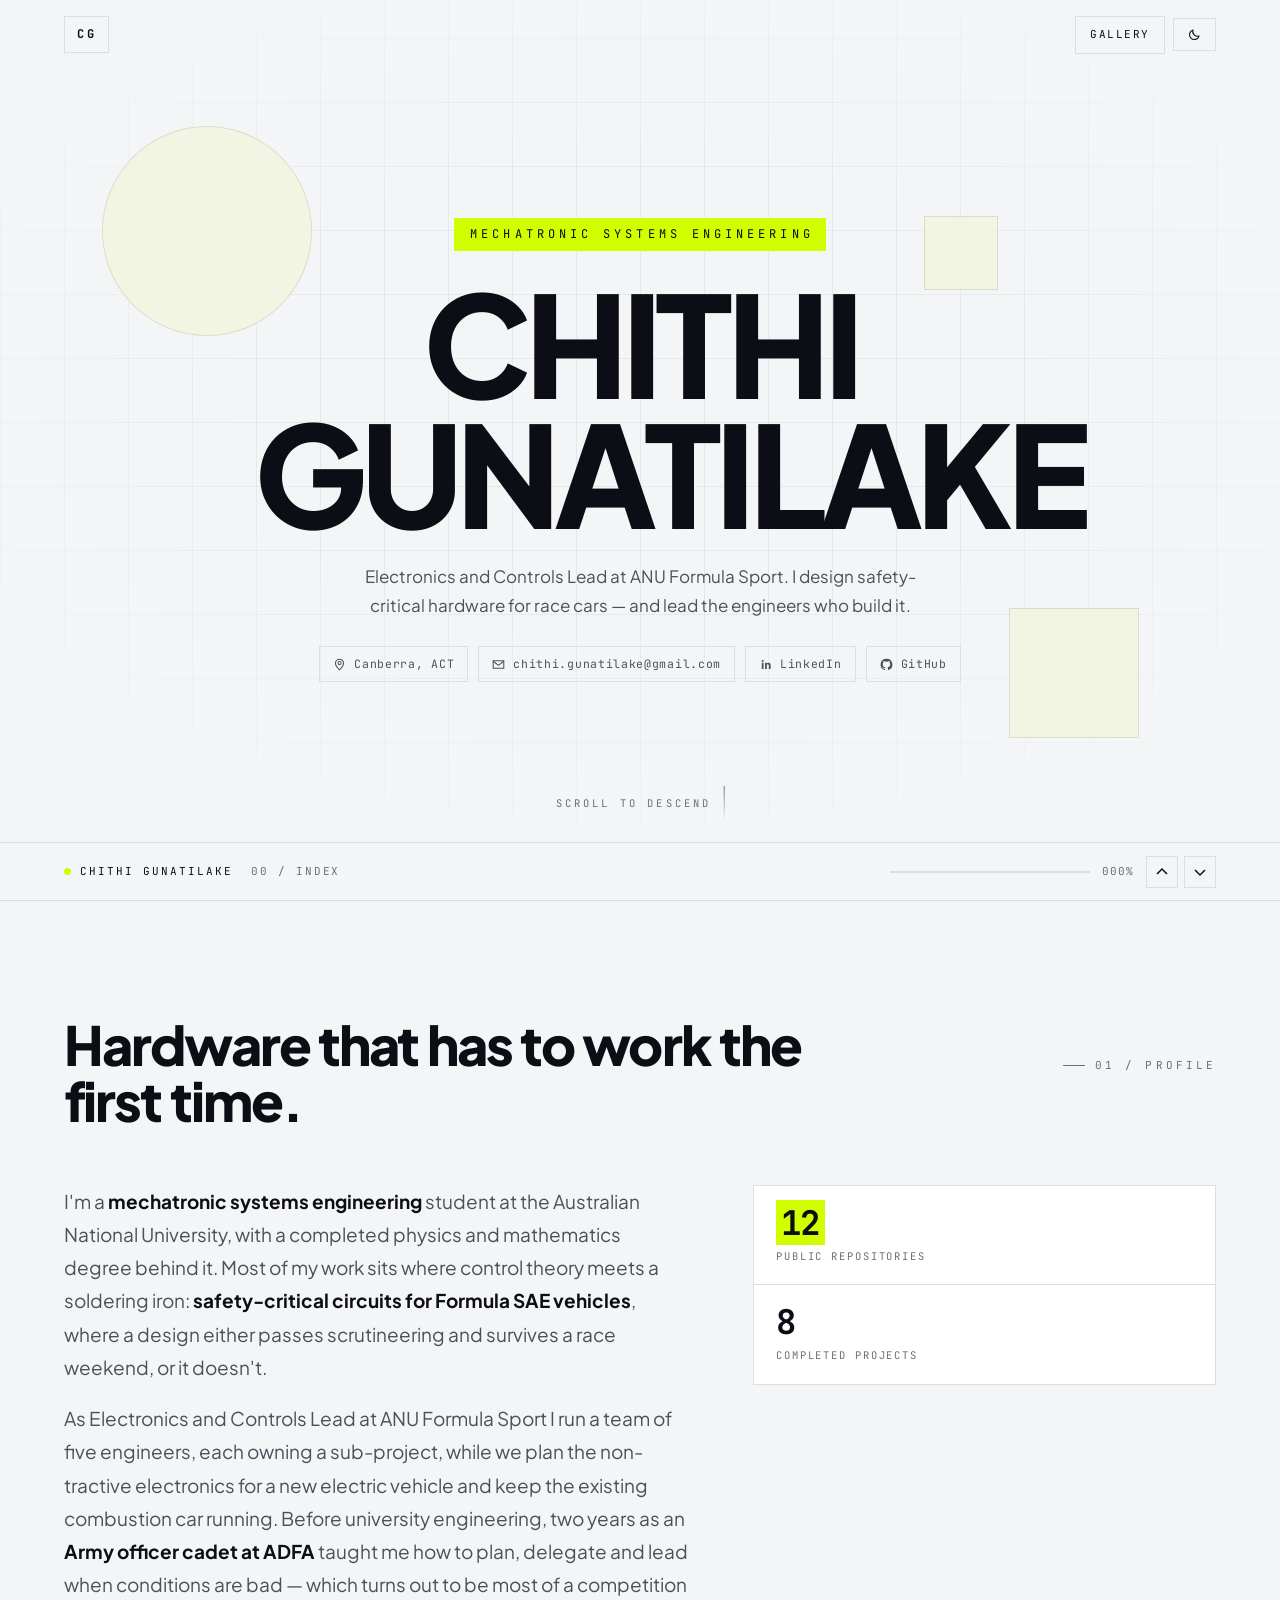
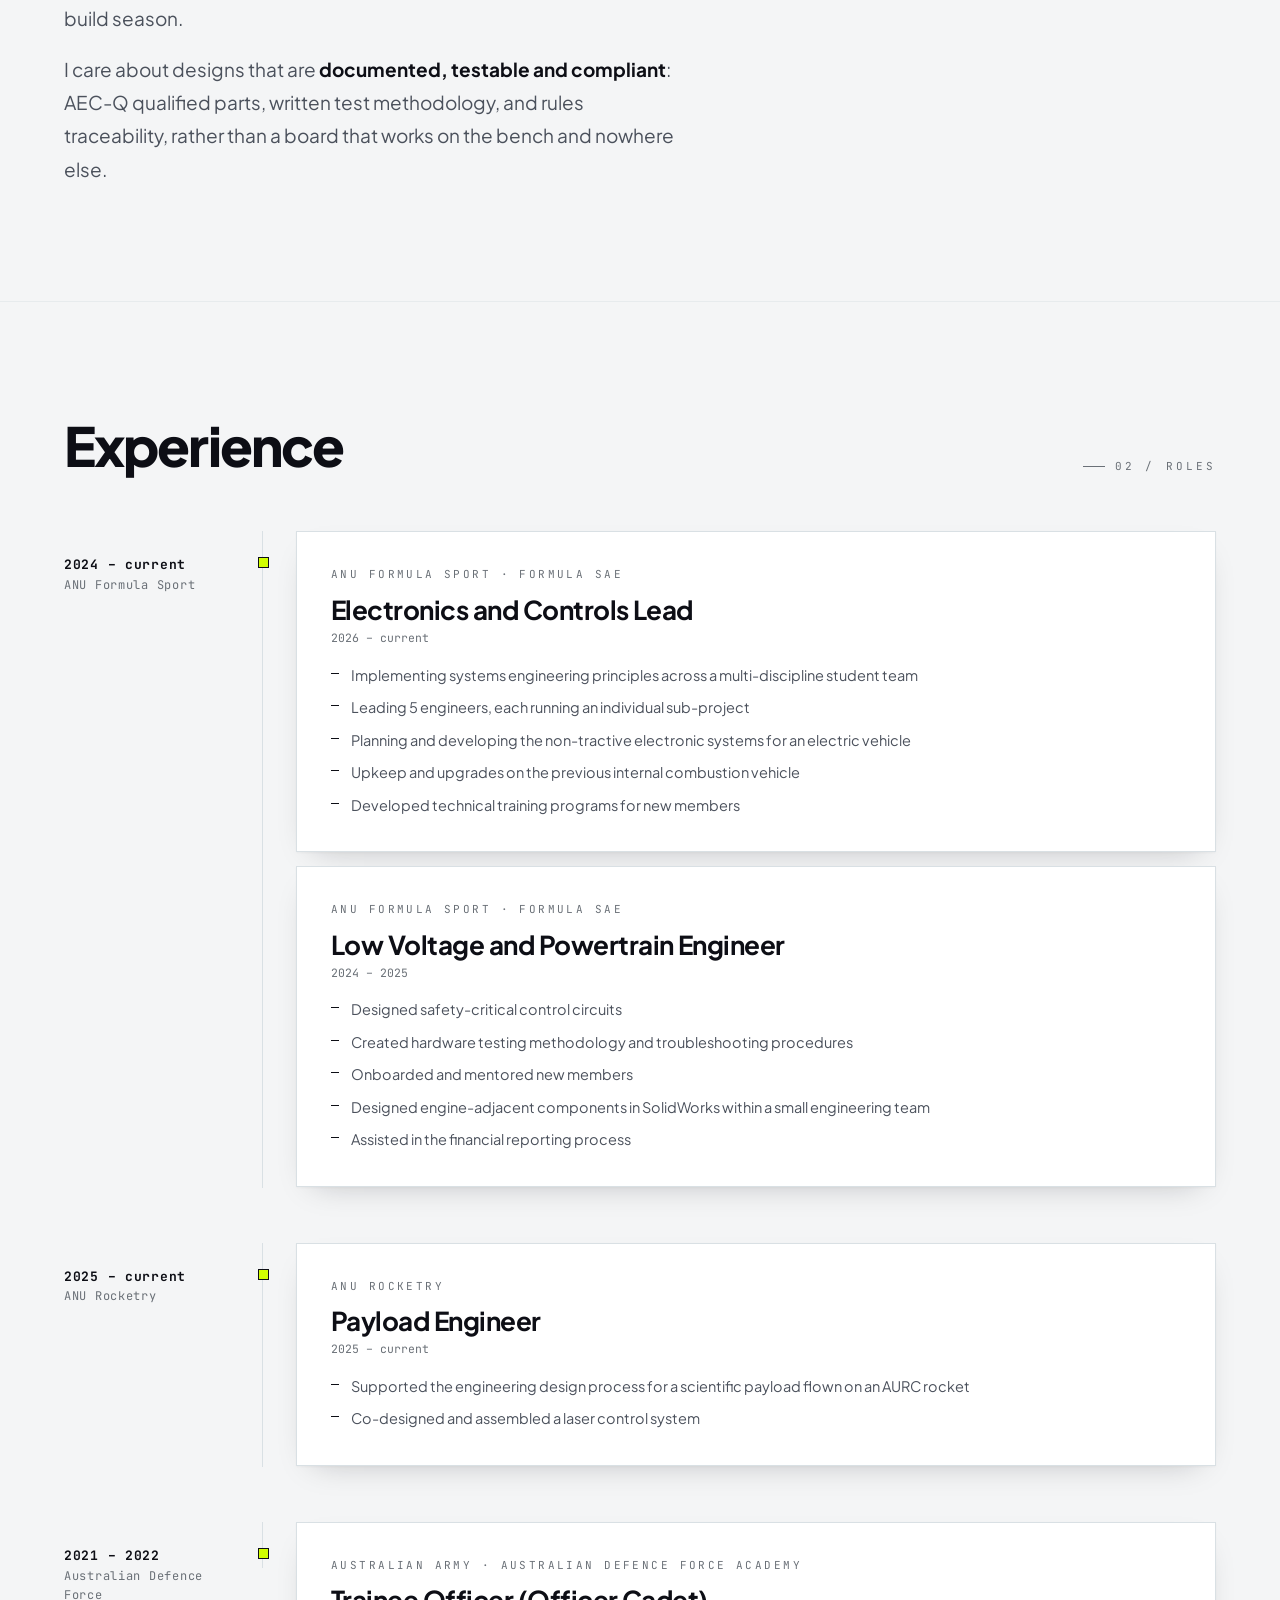
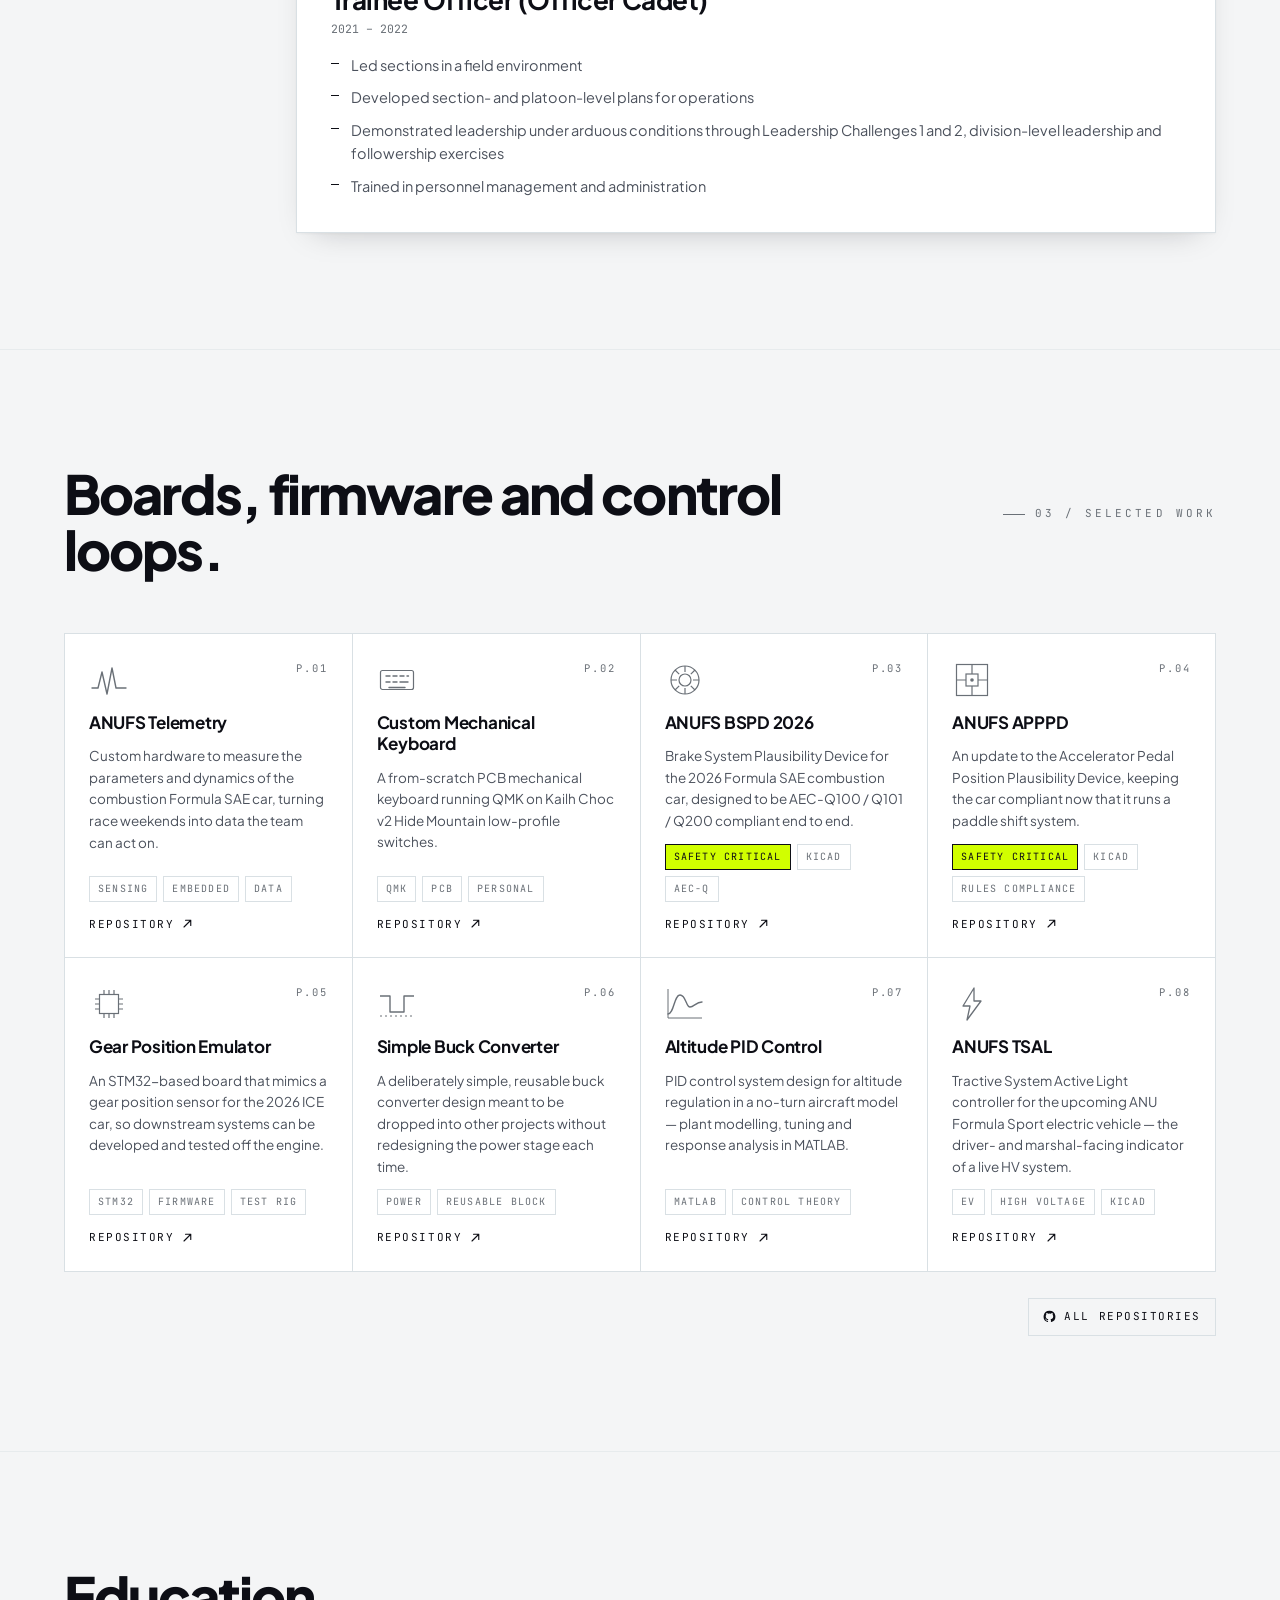
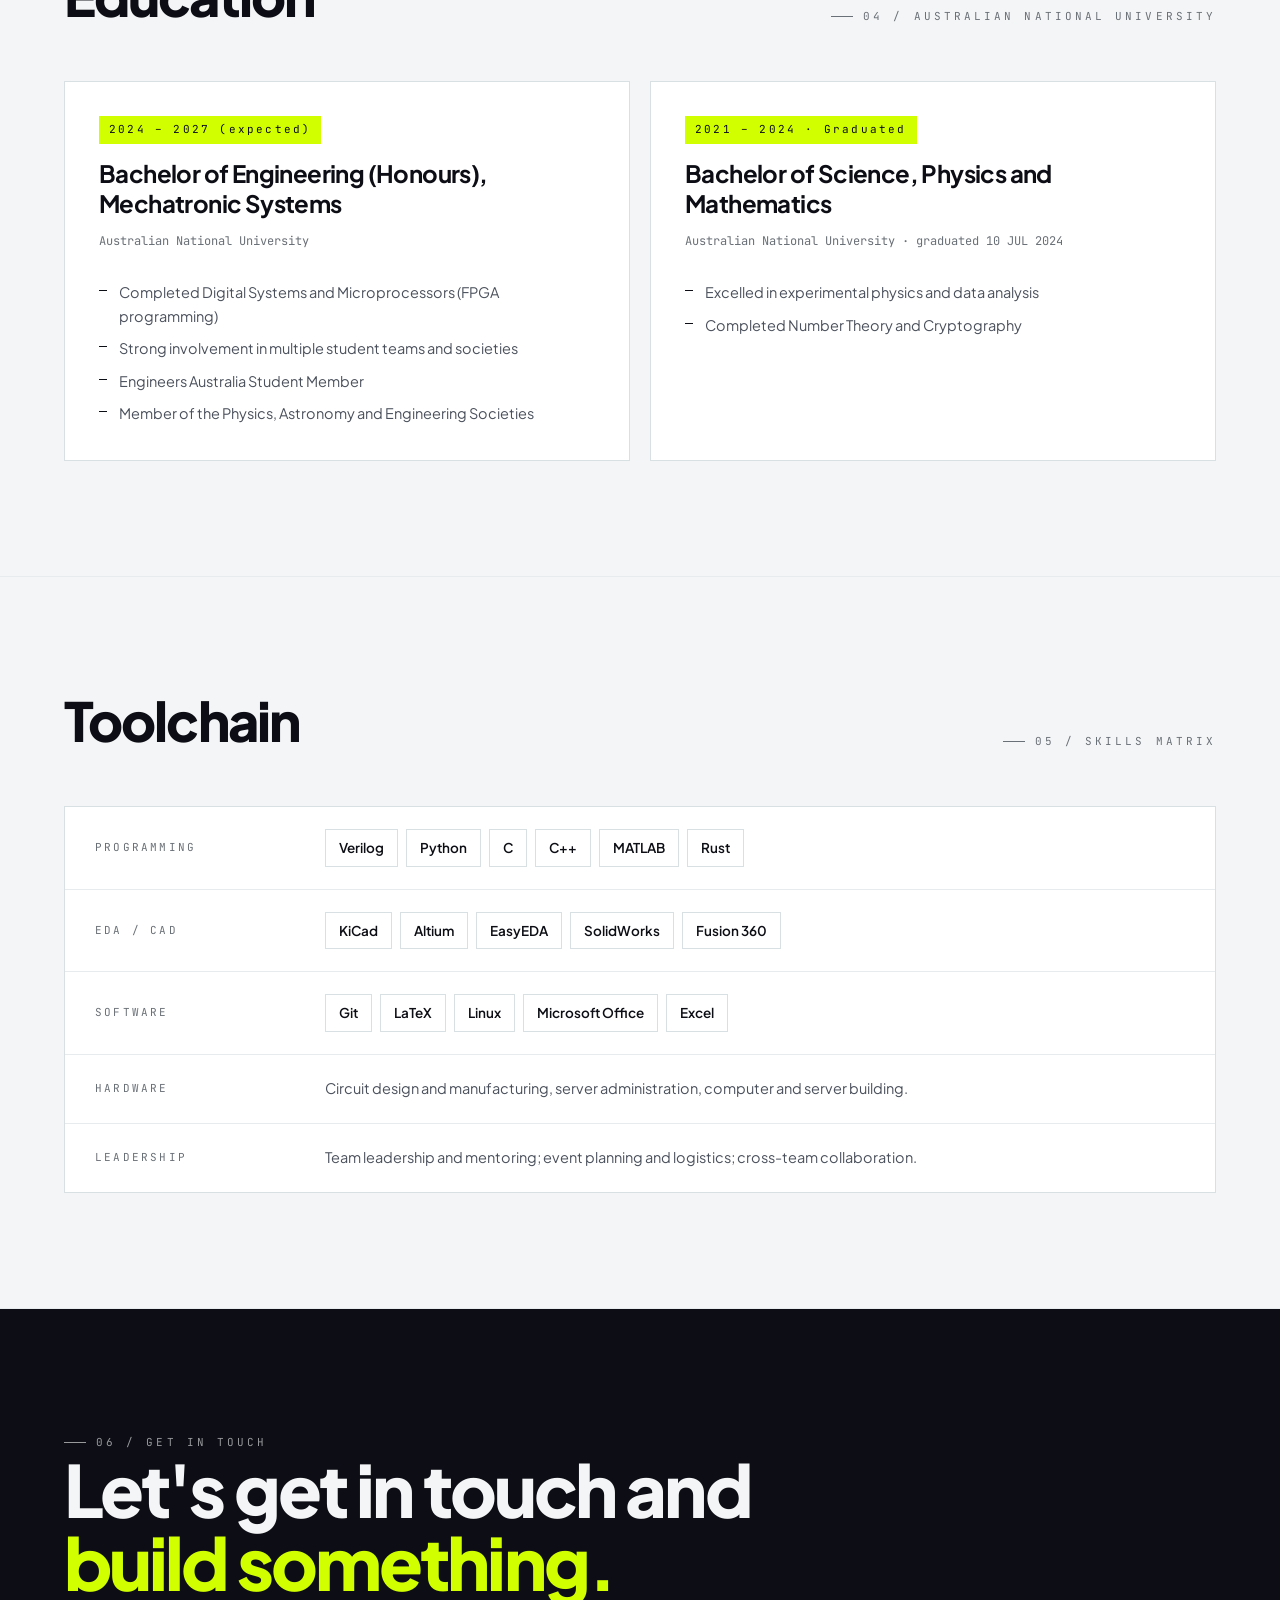
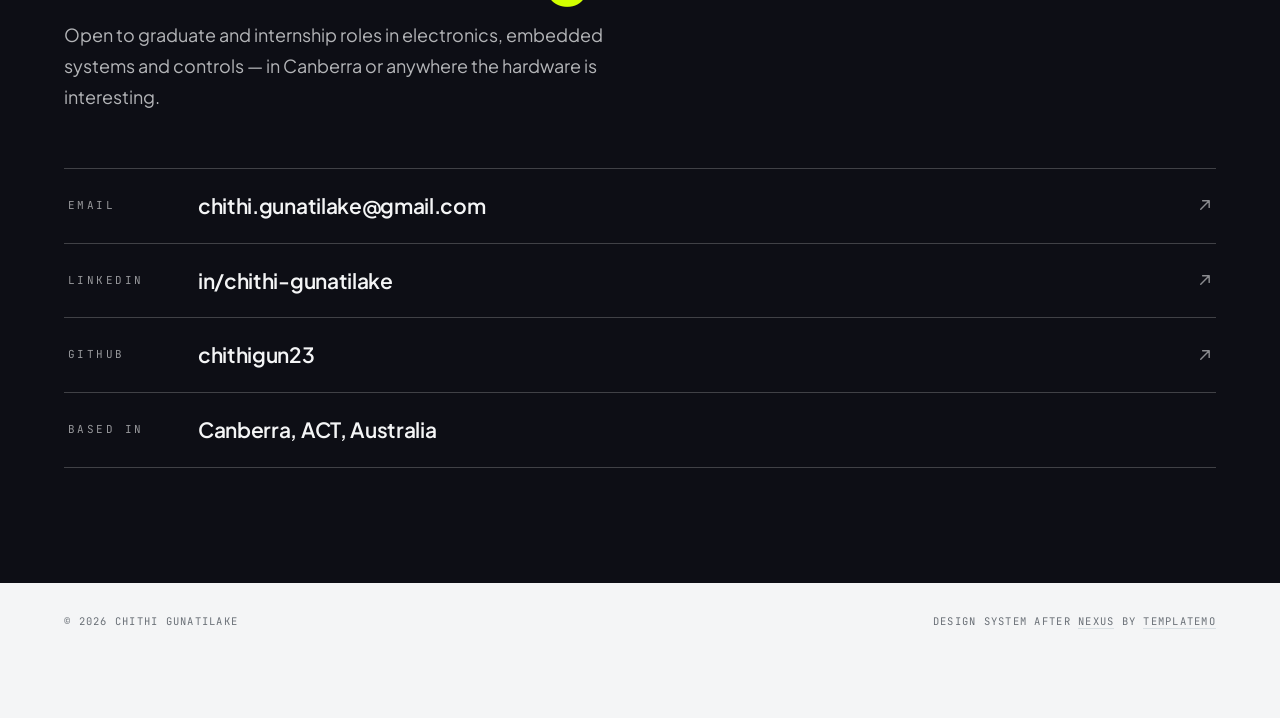
==== index.html @ 69670056 "Add gallery page and reorder projects" ====
<!DOCTYPE html>
<html lang="en-AU" data-theme="light">
<head>
<meta charset="UTF-8">
<meta name="viewport" content="width=device-width, initial-scale=1.0">
<title>Chithi Gunatilake — Mechatronic Systems Engineer</title>
<meta name="description" content="Chithi Gunatilake — Electronics and Controls Lead at ANU Formula Sport. Mechatronic systems engineering student in Canberra building safety-critical automotive electronics.">
<meta name="author" content="Chithi Gunatilake">
<meta name="theme-color" content="#F4F5F6">

<meta property="og:type" content="profile">
<meta property="og:title" content="Chithi Gunatilake — Mechatronic Systems Engineer">
<meta property="og:description" content="Electronics and Controls Lead at ANU Formula Sport. Safety-critical automotive electronics, FPGA, embedded systems.">

<link rel="preconnect" href="https://fonts.googleapis.com">
<link rel="preconnect" href="https://fonts.gstatic.com" crossorigin>
<link href="https://fonts.googleapis.com/css2?family=Plus+Jakarta+Sans:wght@400;600;700;800&family=JetBrains+Mono:wght@400;500;700&display=swap" rel="stylesheet">
<link rel="stylesheet" href="style.css">

<script>
  /* set the theme before first paint so there is no flash */
  (function () {
    /* marks that scripting is live, so the reveal animation may hide content */
    document.documentElement.classList.add("js");
    try {
      var saved = localStorage.getItem("cg-theme");
      var dark = saved ? saved === "dark"
        : window.matchMedia("(prefers-color-scheme: dark)").matches;
      document.documentElement.setAttribute("data-theme", dark ? "dark" : "light");
    } catch (e) {}
  })();
</script>

<!-- shared icon defs -->
</head>
<body>

<a class="skip" href="#profile">Skip to content</a>

<svg width="0" height="0" style="position:absolute" aria-hidden="true">
  <defs>
    <symbol id="i-mail" viewBox="0 0 16 16"><path d="M1.5 3.5h13v9h-13z" fill="none" stroke="currentColor" stroke-width="1.3"/><path d="M1.5 4l6.5 5 6.5-5" fill="none" stroke="currentColor" stroke-width="1.3"/></symbol>
    <symbol id="i-phone" viewBox="0 0 16 16"><path d="M3 2.5h3l1 3-1.6 1.2a9 9 0 0 0 3.9 3.9L10.5 9l3 1v3a1 1 0 0 1-1.1 1A11.5 11.5 0 0 1 2 3.6 1 1 0 0 1 3 2.5z" fill="none" stroke="currentColor" stroke-width="1.3" stroke-linejoin="round"/></symbol>
    <symbol id="i-pin" viewBox="0 0 16 16"><path d="M8 14.5S13 9.9 13 6.5a5 5 0 0 0-10 0C3 9.9 8 14.5 8 14.5z" fill="none" stroke="currentColor" stroke-width="1.3"/><circle cx="8" cy="6.3" r="1.9" fill="none" stroke="currentColor" stroke-width="1.3"/></symbol>
    <symbol id="i-li" viewBox="0 0 16 16"><path d="M3.4 5.9h2.2v7.7H3.4zM4.5 2.4a1.3 1.3 0 1 1 0 2.6 1.3 1.3 0 0 1 0-2.6zM7.4 5.9h2.1v1.05h.03c.3-.56 1.03-1.15 2.12-1.15 2.27 0 2.69 1.44 2.69 3.32v4.48h-2.24V9.58c0-.81-.02-1.86-1.15-1.86-1.16 0-1.33.88-1.33 1.8v4.08H7.4z" fill="currentColor"/></symbol>
    <symbol id="i-gh" viewBox="0 0 16 16"><path d="M8 .8a7.2 7.2 0 0 0-2.28 14.04c.36.07.49-.16.49-.35v-1.2C4.2 13.72 3.78 12.3 3.78 12.3c-.32-.83-.79-1.05-.79-1.05-.65-.44.05-.43.05-.43.72.05 1.09.74 1.09.74.64 1.09 1.67.78 2.08.6.06-.47.25-.79.45-.97-1.6-.18-3.28-.8-3.28-3.55 0-.79.28-1.43.74-1.93-.07-.19-.32-.92.07-1.91 0 0 .6-.19 1.98.74a6.8 6.8 0 0 1 3.6 0c1.37-.93 1.97-.74 1.97-.74.4.99.15 1.72.07 1.91.46.5.74 1.14.74 1.93 0 2.76-1.68 3.37-3.28 3.55.26.22.49.66.49 1.33v1.97c0 .19.13.42.5.35A7.2 7.2 0 0 0 8 .8z" fill="currentColor"/></symbol>
    <symbol id="i-pdf" viewBox="0 0 16 16"><path d="M8 1.8v8.4M4.8 7.4 8 10.6l3.2-3.2M2.6 13.4h10.8" fill="none" stroke="currentColor" stroke-width="1.4" stroke-linecap="round" stroke-linejoin="round"/></symbol>
    <symbol id="i-out" viewBox="0 0 16 16"><path d="M6 3h7v7M13 3 4 12" fill="none" stroke="currentColor" stroke-width="1.5" stroke-linecap="round" stroke-linejoin="round"/></symbol>
    <symbol id="i-sun" viewBox="0 0 16 16"><circle cx="8" cy="8" r="3.1" fill="none" stroke="currentColor" stroke-width="1.4"/><path d="M8 .9v1.8M8 13.3v1.8M15.1 8h-1.8M2.7 8H.9M13 3l-1.3 1.3M4.3 11.7 3 13M13 13l-1.3-1.3M4.3 4.3 3 3" stroke="currentColor" stroke-width="1.4" stroke-linecap="round"/></symbol>
    <symbol id="i-moon" viewBox="0 0 16 16"><path d="M13.6 9.9A6 6 0 0 1 6.1 2.4a6 6 0 1 0 7.5 7.5z" fill="none" stroke="currentColor" stroke-width="1.4" stroke-linejoin="round"/></symbol>

    <!-- project glyphs: schematic-ish marks, no stock photography -->
    <symbol id="g-board" viewBox="0 0 40 40"><rect x="4.5" y="4.5" width="31" height="31" fill="none" stroke="currentColor" stroke-width="1.2"/><rect x="14" y="14" width="12" height="12" fill="none" stroke="currentColor" stroke-width="1.2"/><path d="M20 4.5v9.5M20 26v9.5M4.5 20H14M26 20h9.5" stroke="currentColor" stroke-width="1.2"/><circle cx="20" cy="20" r="1.8" fill="currentColor"/></symbol>
    <symbol id="g-brake" viewBox="0 0 40 40"><circle cx="20" cy="20" r="14" fill="none" stroke="currentColor" stroke-width="1.2"/><circle cx="20" cy="20" r="6" fill="none" stroke="currentColor" stroke-width="1.2"/><path d="M20 6v6M20 28v6M6 20h6M28 20h6M10 10l4.2 4.2M25.8 25.8 30 30M30 10l-4.2 4.2M14.2 25.8 10 30" stroke="currentColor" stroke-width="1.2"/></symbol>
    <symbol id="g-signal" viewBox="0 0 40 40"><path d="M3 28h6l4-16 5 22 5-26 4 20h10" fill="none" stroke="currentColor" stroke-width="1.4" stroke-linejoin="round" stroke-linecap="round"/></symbol>
    <symbol id="g-hv" viewBox="0 0 40 40"><path d="M22 4 11 22h7l-3 14 14-19h-7z" fill="none" stroke="currentColor" stroke-width="1.3" stroke-linejoin="round"/></symbol>
    <symbol id="g-buck" viewBox="0 0 40 40"><path d="M3 12h10v16h14V12h10" fill="none" stroke="currentColor" stroke-width="1.4" stroke-linejoin="round"/><path d="M3 32h34" stroke="currentColor" stroke-width="1" stroke-dasharray="2 3"/></symbol>
    <symbol id="g-key" viewBox="0 0 40 40"><rect x="3.5" y="10.5" width="33" height="19" rx="2" fill="none" stroke="currentColor" stroke-width="1.2"/><path d="M9 16h4M16 16h4M23 16h4M30 16h1.5M9 22h4M16 22h4M23 22h8M12 27.5h16" stroke="currentColor" stroke-width="1.4" stroke-linecap="round"/></symbol>
    <symbol id="g-mcu" viewBox="0 0 40 40"><rect x="10.5" y="10.5" width="19" height="19" fill="none" stroke="currentColor" stroke-width="1.2"/><path d="M15 10.5V6M20 10.5V6M25 10.5V6M15 29.5V34M20 29.5V34M25 29.5V34M10.5 15H6M10.5 20H6M10.5 25H6M29.5 15H34M29.5 20H34M29.5 25H34" stroke="currentColor" stroke-width="1.2"/></symbol>
    <symbol id="g-pid" viewBox="0 0 40 40"><path d="M3 30c6 0 6-19 12-19s6 12 10 12 6-5 12-5" fill="none" stroke="currentColor" stroke-width="1.4" stroke-linecap="round"/><path d="M3 34h34M3 34V5" stroke="currentColor" stroke-width="1"/></symbol>
    <symbol id="g-led" viewBox="0 0 40 40"><path d="M14 26V14l12 6z" fill="none" stroke="currentColor" stroke-width="1.3" stroke-linejoin="round"/><path d="M26 13v14M3 20h11M26 20h11" stroke="currentColor" stroke-width="1.3"/><path d="M28 12l4-4M31 15l4-4" stroke="currentColor" stroke-width="1.2" stroke-linecap="round"/></symbol>
  </defs>
</svg>

<!-- ---------- top rail ---------- -->
<div class="rail">
  <a class="monogram" href="/" title="Back to Chithi's sites">CG</a>
  <div class="rail-actions">
    <a class="chip-btn" href="gallery.html">Gallery</a>
    <button class="chip-btn" id="themeBtn" type="button" aria-label="Switch to dark theme">
      <svg aria-hidden="true" id="themeIcon"><use href="#i-moon"/></svg>
    </button>
  </div>
</div>

<!-- ---------- hero ---------- -->
<header class="hero" id="hero">
  <div class="hero-grid" aria-hidden="true"></div>
  <div class="glass a" aria-hidden="true"></div>
  <div class="glass b" aria-hidden="true"></div>
  <div class="glass c" aria-hidden="true"></div>

  <div class="hero-stage">
    <p class="hero-eyebrow">Mechatronic Systems Engineering</p>
    <h1 class="hero-title"><span class="ln">Chithi</span><span class="ln">Gunatilake</span></h1>
    <p class="hero-sub">Electronics and Controls Lead at ANU Formula Sport. I design safety-critical hardware for race cars — and lead the engineers who build it.</p>

    <div class="hero-meta">
      <span><svg aria-hidden="true"><use href="#i-pin"/></svg>Canberra, ACT</span>
      <a href="mailto:chithi.gunatilake@gmail.com"><svg aria-hidden="true"><use href="#i-mail"/></svg>chithi.gunatilake@gmail.com</a>
      <a href="https://www.linkedin.com/in/chithi-gunatilake" target="_blank" rel="noopener"><svg aria-hidden="true"><use href="#i-li"/></svg>LinkedIn</a>
      <a href="https://github.com/chithigun23" target="_blank" rel="noopener"><svg aria-hidden="true"><use href="#i-gh"/></svg>GitHub</a>
    </div>
  </div>

  <div class="hero-hint">Scroll to descend</div>
</header>

<!-- ---------- deck ---------- -->
<main class="deck">

  <!-- 01 profile -->
  <section class="section" id="profile" data-label="01 / Profile">
    <div class="section-inner">
      <div class="section-head rv">
        <h2>Hardware that has to work the first time.</h2>
        <p class="tag">01 / Profile</p>
      </div>

      <div class="profile">
        <div class="rv">
          <p>I'm a <strong>mechatronic systems engineering</strong> student at the Australian National University, with a completed physics and mathematics degree behind it. Most of my work sits where control theory meets a soldering iron: <strong>safety-critical circuits for Formula SAE vehicles</strong>, where a design either passes scrutineering and survives a race weekend, or it doesn't.</p>
          <p>As Electronics and Controls Lead at ANU Formula Sport I run a team of five engineers, each owning a sub-project, while we plan the non-tractive electronics for a new electric vehicle and keep the existing combustion car running. Before university engineering, two years as an <strong>Army officer cadet at ADFA</strong> taught me how to plan, delegate and lead when conditions are bad — which turns out to be most of a competition build season.</p>
          <p>I care about designs that are <strong>documented, testable and compliant</strong>: AEC-Q qualified parts, written test methodology, and rules traceability, rather than a board that works on the bench and nowhere else.</p>
        </div>

        <div class="stats rv">
          <div class="stat"><div class="stat-n"><em>12</em></div><div class="stat-l">Public repositories</div></div>
          <div class="stat"><div class="stat-n">8</div><div class="stat-l">Completed projects</div></div>
        </div>
      </div>
    </div>
  </section>

  <!-- 02 experience -->
  <section class="section" id="experience" data-label="02 / Experience">
    <div class="section-inner">
      <div class="section-head rv">
        <h2>Experience</h2>
        <p class="tag">02 / Roles</p>
      </div>

      <div class="timeline">

        <article class="tl-item rv">
          <div class="tl-when mono"><b>2024 &ndash; current</b>ANU Formula Sport</div>
          <div class="tl-body">
            <div class="role-card">
              <p class="role-org">ANU Formula Sport &middot; Formula SAE</p>
              <h3 class="role-title">Electronics and Controls Lead</h3>
              <span class="role-span mono">2026 &ndash; current</span>
              <ul class="bullets">
                <li>Implementing systems engineering principles across a multi-discipline student team</li>
                <li>Leading 5 engineers, each running an individual sub-project</li>
                <li>Planning and developing the non-tractive electronic systems for an electric vehicle</li>
                <li>Upkeep and upgrades on the previous internal combustion vehicle</li>
                <li>Developed technical training programs for new members</li>
              </ul>
            </div>

            <div class="role-card">
              <p class="role-org">ANU Formula Sport &middot; Formula SAE</p>
              <h3 class="role-title">Low Voltage and Powertrain Engineer</h3>
              <span class="role-span mono">2024 &ndash; 2025</span>
              <ul class="bullets">
                <li>Designed safety-critical control circuits</li>
                <li>Created hardware testing methodology and troubleshooting procedures</li>
                <li>Onboarded and mentored new members</li>
                <li>Designed engine-adjacent components in SolidWorks within a small engineering team</li>
                <li>Assisted in the financial reporting process</li>
              </ul>
            </div>
          </div>
        </article>

        <article class="tl-item rv">
          <div class="tl-when mono"><b>2025 &ndash; current</b>ANU Rocketry</div>
          <div class="tl-body">
            <div class="role-card">
              <p class="role-org">ANU Rocketry</p>
              <h3 class="role-title">Payload Engineer</h3>
              <span class="role-span mono">2025 &ndash; current</span>
              <ul class="bullets">
                <li>Supported the engineering design process for a scientific payload flown on an AURC rocket</li>
                <li>Co-designed and assembled a laser control system</li>
              </ul>
            </div>
          </div>
        </article>

        <article class="tl-item rv">
          <div class="tl-when mono"><b>2021 &ndash; 2022</b>Australian Defence Force</div>
          <div class="tl-body">
            <div class="role-card">
              <p class="role-org">Australian Army &middot; Australian Defence Force Academy</p>
              <h3 class="role-title">Trainee Officer (Officer Cadet)</h3>
              <span class="role-span mono">2021 &ndash; 2022</span>
              <ul class="bullets">
                <li>Led sections in a field environment</li>
                <li>Developed section- and platoon-level plans for operations</li>
                <li>Demonstrated leadership under arduous conditions through Leadership Challenges 1 and 2, division-level leadership and followership exercises</li>
                <li>Trained in personnel management and administration</li>
              </ul>
            </div>
          </div>
        </article>

      </div>
    </div>
  </section>

  <!-- 03 projects -->
  <section class="section" id="projects" data-label="03 / Projects">
    <div class="section-inner">
      <div class="section-head rv">
        <h2>Boards, firmware and control loops.</h2>
        <p class="tag">03 / Selected work</p>
      </div>

      <div class="proj-grid rv">

        <article class="proj">
          <div class="proj-top">
            <svg class="proj-glyph" aria-hidden="true"><use href="#g-signal"/></svg>
            <span class="proj-id mono">P.01</span>
          </div>
          <h3>ANUFS Telemetry</h3>
          <p>Custom hardware to measure the parameters and dynamics of the combustion Formula SAE car, turning race weekends into data the team can act on.</p>
          <div class="chips"><span class="chip">Sensing</span><span class="chip">Embedded</span><span class="chip">Data</span></div>
          <a class="proj-link" href="https://github.com/chithigun23/ANUFS-Telemetry" target="_blank" rel="noopener">Repository <svg aria-hidden="true"><use href="#i-out"/></svg></a>
        </article>
        <article class="proj">
          <div class="proj-top">
            <svg class="proj-glyph" aria-hidden="true"><use href="#g-key"/></svg>
            <span class="proj-id mono">P.02</span>
          </div>
          <h3>Custom Mechanical Keyboard</h3>
          <p>A from-scratch PCB mechanical keyboard running QMK on Kailh Choc v2 Hide Mountain low-profile switches.</p>
          <div class="chips"><span class="chip">QMK</span><span class="chip">PCB</span><span class="chip">Personal</span></div>
          <a class="proj-link" href="https://github.com/chithigun23/CustomMechanicalKeyboard" target="_blank" rel="noopener">Repository <svg aria-hidden="true"><use href="#i-out"/></svg></a>
        </article>
        <article class="proj">
          <div class="proj-top">
            <svg class="proj-glyph" aria-hidden="true"><use href="#g-brake"/></svg>
            <span class="proj-id mono">P.03</span>
          </div>
          <h3>ANUFS BSPD 2026</h3>
          <p>Brake System Plausibility Device for the 2026 Formula SAE combustion car, designed to be AEC-Q100 / Q101 / Q200 compliant end to end.</p>
          <div class="chips"><span class="chip hot">Safety critical</span><span class="chip">KiCad</span><span class="chip">AEC-Q</span></div>
          <a class="proj-link" href="https://github.com/chithigun23/ANUFS-BSPD-2026" target="_blank" rel="noopener">Repository <svg aria-hidden="true"><use href="#i-out"/></svg></a>
        </article>
        <article class="proj">
          <div class="proj-top">
            <svg class="proj-glyph" aria-hidden="true"><use href="#g-board"/></svg>
            <span class="proj-id mono">P.04</span>
          </div>
          <h3>ANUFS APPPD</h3>
          <p>An update to the Accelerator Pedal Position Plausibility Device, keeping the car compliant now that it runs a paddle shift system.</p>
          <div class="chips"><span class="chip hot">Safety critical</span><span class="chip">KiCad</span><span class="chip">Rules compliance</span></div>
          <a class="proj-link" href="https://github.com/chithigun23/ANUFS-APPPD" target="_blank" rel="noopener">Repository <svg aria-hidden="true"><use href="#i-out"/></svg></a>
        </article>
        <article class="proj">
          <div class="proj-top">
            <svg class="proj-glyph" aria-hidden="true"><use href="#g-mcu"/></svg>
            <span class="proj-id mono">P.05</span>
          </div>
          <h3>Gear Position Emulator</h3>
          <p>An STM32-based board that mimics a gear position sensor for the 2026 ICE car, so downstream systems can be developed and tested off the engine.</p>
          <div class="chips"><span class="chip">STM32</span><span class="chip">Firmware</span><span class="chip">Test rig</span></div>
          <a class="proj-link" href="https://github.com/chithigun23/ANUFS-GearPositionSTM" target="_blank" rel="noopener">Repository <svg aria-hidden="true"><use href="#i-out"/></svg></a>
        </article>
        <article class="proj">
          <div class="proj-top">
            <svg class="proj-glyph" aria-hidden="true"><use href="#g-buck"/></svg>
            <span class="proj-id mono">P.06</span>
          </div>
          <h3>Simple Buck Converter</h3>
          <p>A deliberately simple, reusable buck converter design meant to be dropped into other projects without redesigning the power stage each time.</p>
          <div class="chips"><span class="chip">Power</span><span class="chip">Reusable block</span></div>
          <a class="proj-link" href="https://github.com/chithigun23/simpleBuckConverter" target="_blank" rel="noopener">Repository <svg aria-hidden="true"><use href="#i-out"/></svg></a>
        </article>
        <article class="proj">
          <div class="proj-top">
            <svg class="proj-glyph" aria-hidden="true"><use href="#g-pid"/></svg>
            <span class="proj-id mono">P.07</span>
          </div>
          <h3>Altitude PID Control</h3>
          <p>PID control system design for altitude regulation in a no-turn aircraft model — plant modelling, tuning and response analysis in MATLAB.</p>
          <div class="chips"><span class="chip">MATLAB</span><span class="chip">Control theory</span></div>
          <a class="proj-link" href="https://github.com/chithigun23/controlSystemsProject" target="_blank" rel="noopener">Repository <svg aria-hidden="true"><use href="#i-out"/></svg></a>
        </article>
        <article class="proj">
          <div class="proj-top">
            <svg class="proj-glyph" aria-hidden="true"><use href="#g-hv"/></svg>
            <span class="proj-id mono">P.08</span>
          </div>
          <h3>ANUFS TSAL</h3>
          <p>Tractive System Active Light controller for the upcoming ANU Formula Sport electric vehicle — the driver- and marshal-facing indicator of a live HV system.</p>
          <div class="chips"><span class="chip">EV</span><span class="chip">High voltage</span><span class="chip">KiCad</span></div>
          <a class="proj-link" href="https://github.com/chithigun23/ANUFS-TSAL" target="_blank" rel="noopener">Repository <svg aria-hidden="true"><use href="#i-out"/></svg></a>
        </article>

      </div>

      <div class="proj-more rv">
        <a class="chip-btn" href="https://github.com/chithigun23?tab=repositories" target="_blank" rel="noopener">
          <svg aria-hidden="true"><use href="#i-gh"/></svg><span class="lbl">All repositories</span>
        </a>
      </div>
    </div>
  </section>

  <!-- 04 education -->
  <section class="section" id="education" data-label="04 / Education">
    <div class="section-inner">
      <div class="section-head rv">
        <h2>Education</h2>
        <p class="tag">04 / Australian National University</p>
      </div>

      <div class="edu-grid rv">
        <article class="edu">
          <span class="edu-when mono">2024 &ndash; 2027 (expected)</span>
          <h3>Bachelor of Engineering (Honours), Mechatronic Systems</h3>
          <p class="where mono">Australian National University</p>
          <ul class="bullets">
            <li>Completed Digital Systems and Microprocessors (FPGA programming)</li>
            <li>Strong involvement in multiple student teams and societies</li>
            <li>Engineers Australia Student Member</li>
            <li>Member of the Physics, Astronomy and Engineering Societies</li>
          </ul>
        </article>

        <article class="edu">
          <span class="edu-when mono">2021 &ndash; 2024 &middot; Graduated</span>
          <h3>Bachelor of Science, Physics and Mathematics</h3>
          <p class="where mono">Australian National University &middot; graduated 10 JUL 2024</p>
          <ul class="bullets">
            <li>Excelled in experimental physics and data analysis</li>
            <li>Completed Number Theory and Cryptography</li>
          </ul>
        </article>
      </div>
    </div>
  </section>

  <!-- 05 skills -->
  <section class="section" id="skills" data-label="05 / Skills">
    <div class="section-inner">
      <div class="section-head rv">
        <h2>Toolchain</h2>
        <p class="tag">05 / Skills matrix</p>
      </div>

      <div class="matrix rv">
        <div class="mrow">
          <div class="mkey">Programming</div>
          <div class="mval">
            <span class="skill">Verilog</span><span class="skill">Python</span><span class="skill">C</span>
            <span class="skill">C++</span><span class="skill">MATLAB</span><span class="skill">Rust</span>
          </div>
        </div>
        <div class="mrow">
          <div class="mkey">EDA / CAD</div>
          <div class="mval">
            <span class="skill">KiCad</span><span class="skill">Altium</span><span class="skill">EasyEDA</span>
            <span class="skill">SolidWorks</span><span class="skill">Fusion 360</span>
          </div>
        </div>
        <div class="mrow">
          <div class="mkey">Software</div>
          <div class="mval">
            <span class="skill">Git</span><span class="skill">LaTeX</span><span class="skill">Linux</span>
            <span class="skill">Microsoft Office</span><span class="skill">Excel</span>
          </div>
        </div>
        <div class="mrow">
          <div class="mkey">Hardware</div>
          <div class="mval plain">Circuit design and manufacturing, server administration, computer and server building.</div>
        </div>
        <div class="mrow">
          <div class="mkey">Leadership</div>
          <div class="mval plain">Team leadership and mentoring; event planning and logistics; cross-team collaboration.</div>
        </div>
      </div>
    </div>
  </section>

  <!-- 06 contact -->
  <section class="section contact" id="contact" data-label="06 / Contact">
    <div class="section-inner">
      <p class="tag rv">06 / Get in touch</p>
      <h2 class="rv">Let's get in touch and <em>build something.</em></h2>
      <p class="contact-lead rv">Open to graduate and internship roles in electronics, embedded systems and controls — in Canberra or anywhere the hardware is interesting.</p>

      <div class="contact-list rv">
        <a class="crow" href="mailto:chithi.gunatilake@gmail.com">
          <span class="crow-k mono">Email</span>
          <span class="crow-v">chithi.gunatilake@gmail.com</span>
          <svg aria-hidden="true"><use href="#i-out"/></svg>
        </a>
        <a class="crow" href="https://www.linkedin.com/in/chithi-gunatilake" target="_blank" rel="noopener">
          <span class="crow-k mono">LinkedIn</span>
          <span class="crow-v">in/chithi-gunatilake</span>
          <svg aria-hidden="true"><use href="#i-out"/></svg>
        </a>
        <a class="crow" href="https://github.com/chithigun23" target="_blank" rel="noopener">
          <span class="crow-k mono">GitHub</span>
          <span class="crow-v">chithigun23</span>
          <svg aria-hidden="true"><use href="#i-out"/></svg>
        </a>
        <div class="crow">
          <span class="crow-k mono">Based in</span>
          <span class="crow-v">Canberra, ACT, Australia</span>
        </div>
      </div>
    </div>
  </section>

  <footer class="colophon">
    <div class="colophon-inner">
      <span>&copy; <span id="year">2026</span> Chithi Gunatilake</span>
      <span>Design system after <a href="https://templatemo.com/tm-629-nexus-system" target="_blank" rel="nofollow noopener">Nexus</a> by <a href="https://templatemo.com" target="_blank" rel="nofollow noopener">TemplateMO</a></span>
    </div>
  </footer>
</main>

<!-- ---------- HUD ---------- -->
<div class="hud">
  <span class="hud-brand"><span class="hud-dot" aria-hidden="true"></span><span class="hud-name">Chithi Gunatilake</span></span>
  <span class="hud-sec" id="hudSec">00 / Index</span>
  <div class="hud-prog">
    <div class="hud-track"><div class="hud-fill" id="hudFill"></div></div>
    <span class="hud-pct mono" id="hudPct">000%</span>
    <div class="hud-nav">
      <button class="hud-arrow" id="navUp" type="button" aria-label="Previous section">
        <svg viewBox="0 0 14 14" fill="none" aria-hidden="true"><path d="M2 9L7 4L12 9" stroke="currentColor" stroke-width="1.5"/></svg>
      </button>
      <button class="hud-arrow" id="navDown" type="button" aria-label="Next section">
        <svg viewBox="0 0 14 14" fill="none" aria-hidden="true"><path d="M2 5L7 10L12 5" stroke="currentColor" stroke-width="1.5"/></svg>
      </button>
    </div>
  </div>
</div>

<script src="script.js"></script>
</body>
</html>
---- style.css ----
/*
  Chithi Gunatilake — resume site
  Design system derived from "Nexus System" by TemplateMO (templatemo.com/tm-629-nexus-system):
  brushed-titanium ground, carbon ink, acid-volt accent, mono technical furniture.
  Rebuilt for document content: no fixed-height cards except the hero.
*/

/* ---------- tokens ---------- */
:root {
  --volt: #D1FF00;
  --volt-ink: #0D0E15;

  --bg: #F4F5F6;          /* brushed titanium */
  --bg-2: #FFFFFF;
  --panel: #FFFFFF;
  --ink: #0D0E15;         /* carbon */
  --ink-2: #4B515C;
  --ink-3: #6A7077;
  --line: #D9E0E4;        /* steel */
  --line-soft: #E7EBED;
  --grid: rgba(13, 14, 21, 0.055);
  --shadow: 0 1px 2px rgba(13,14,21,.04), 0 12px 32px -18px rgba(13,14,21,.28);
  --shadow-lift: 0 2px 4px rgba(13,14,21,.05), 0 24px 48px -20px rgba(13,14,21,.32);

  --hud-h: 58px;
  --pad: clamp(20px, 5vw, 72px);
  --maxw: 1240px;
  --ease: cubic-bezier(0.16, 1, 0.3, 1);
}

html[data-theme="dark"] {
  --bg: #0D0E15;
  --bg-2: #12141D;
  --panel: #171A24;
  --ink: #F1F3F5;
  --ink-2: #A8AEBA;
  --ink-3: #7C8393;
  --line: #262A36;
  --line-soft: #1E212B;
  --grid: rgba(244, 245, 246, 0.05);
  --shadow: 0 1px 2px rgba(0,0,0,.4), 0 12px 32px -18px rgba(0,0,0,.8);
  --shadow-lift: 0 2px 4px rgba(0,0,0,.45), 0 24px 48px -20px rgba(0,0,0,.9);
}

* { margin: 0; padding: 0; box-sizing: border-box; }

html { scroll-behavior: smooth; -webkit-text-size-adjust: 100%; }

body {
  font-family: 'Plus Jakarta Sans', system-ui, -apple-system, 'Segoe UI', sans-serif;
  background: var(--bg);
  color: var(--ink);
  overflow-x: hidden;
  -webkit-font-smoothing: antialiased;
  line-height: 1.6;
}

img, svg { display: block; max-width: 100%; }
a { color: inherit; text-decoration: none; }
ul { list-style: none; }
button { font: inherit; color: inherit; border: none; background: none; cursor: pointer; }

:focus-visible {
  outline: 2px solid var(--volt);
  outline-offset: 3px;
  border-radius: 2px;
}

.mono {
  font-family: 'JetBrains Mono', ui-monospace, Consolas, monospace;
  font-variant-ligatures: none;
}

.skip {
  position: absolute; left: -9999px; top: 0; z-index: 999;
  background: var(--volt); color: var(--volt-ink);
  padding: 12px 18px; font-weight: 700;
}
.skip:focus { left: 12px; top: 12px; }

/* mono section tag, e.g. "02 / EXPERIENCE" */
.tag {
  font-family: 'JetBrains Mono', ui-monospace, monospace;
  font-size: 11px;
  letter-spacing: .28em;
  text-transform: uppercase;
  color: var(--ink-3);
  display: inline-flex;
  align-items: center;
  gap: 10px;
}
.tag::before {
  content: "";
  width: 22px; height: 1px;
  background: var(--ink-3);
  flex: 0 0 auto;
}

/* ---------- top rail ---------- */
.rail {
  position: fixed;
  top: 0; left: 0; right: 0;
  z-index: 60;
  display: flex;
  align-items: center;
  justify-content: space-between;
  gap: 16px;
  padding: 16px var(--pad);
  pointer-events: none;
}
.rail > * { pointer-events: auto; }

.monogram {
  font-family: 'JetBrains Mono', monospace;
  font-size: 12px;
  letter-spacing: .22em;
  font-weight: 700;
  padding: 8px 12px;
  border: 1px solid var(--line);
  background: color-mix(in srgb, var(--bg) 78%, transparent);
  backdrop-filter: blur(10px);
  -webkit-backdrop-filter: blur(10px);
}

.rail-actions { display: flex; gap: 8px; align-items: center; }

.chip-btn {
  font-family: 'JetBrains Mono', monospace;
  font-size: 11px;
  letter-spacing: .14em;
  text-transform: uppercase;
  padding: 9px 14px;
  border: 1px solid var(--line);
  background: color-mix(in srgb, var(--bg) 78%, transparent);
  backdrop-filter: blur(10px);
  -webkit-backdrop-filter: blur(10px);
  color: var(--ink);
  transition: background .2s var(--ease), border-color .2s var(--ease), color .2s var(--ease);
  display: inline-flex;
  align-items: center;
  gap: 8px;
}
.chip-btn:hover { background: var(--volt); border-color: var(--volt); color: var(--volt-ink); }
.chip-btn svg { width: 13px; height: 13px; }

/* ---------- hero (the one pinned z-depth card) ---------- */
.hero {
  position: fixed;
  inset: 0;
  height: 100vh;
  height: 100svh;
  z-index: 1;
  display: flex;
  align-items: center;
  justify-content: center;
  overflow: hidden;
  transform-origin: top center;
  will-change: transform, opacity;
  background: var(--bg);
}

.hero-grid {
  position: absolute; inset: -10%;
  background-image:
    linear-gradient(var(--grid) 1px, transparent 1px),
    linear-gradient(90deg, var(--grid) 1px, transparent 1px);
  background-size: 64px 64px;
  mask-image: radial-gradient(ellipse 70% 60% at 50% 45%, #000 30%, transparent 78%);
  -webkit-mask-image: radial-gradient(ellipse 70% 60% at 50% 45%, #000 30%, transparent 78%);
}

.glass {
  position: absolute;
  border: 1px solid color-mix(in srgb, var(--ink) 10%, transparent);
  background: color-mix(in srgb, var(--volt) 8%, transparent);
  backdrop-filter: blur(2px);
  animation: float 14s ease-in-out infinite;
}
.glass.a { width: 210px; height: 210px; top: 14%; left: 8%; border-radius: 50%; }
.glass.b { width: 130px; height: 130px; bottom: 18%; right: 11%; animation-delay: -5s; }
.glass.c { width: 74px; height: 74px; top: 24%; right: 22%; animation-delay: -9s; }

@keyframes float {
  0%, 100% { transform: translateY(0) rotate(0deg); }
  50% { transform: translateY(-22px) rotate(6deg); }
}

.hero-stage {
  position: relative;
  z-index: 5;
  text-align: center;
  padding: 0 var(--pad);
  max-width: 900px;
}

.hero-eyebrow {
  font-family: 'JetBrains Mono', monospace;
  font-size: clamp(10px, 1.5vw, 12px);
  letter-spacing: .34em;
  text-transform: uppercase;
  color: var(--volt-ink);
  background: var(--volt);
  display: inline-block;
  padding: 7px 12px 7px 16px;
  margin-bottom: 26px;
}

.hero-title {
  font-size: clamp(44px, 11vw, 148px);
  font-weight: 800;
  letter-spacing: -0.045em;
  line-height: 0.92;
  text-transform: uppercase;
}
.hero-title .ln { display: block; }

.hero-sub {
  margin: 26px auto 0;
  max-width: 560px;
  font-size: clamp(14px, 1.6vw, 17px);
  color: var(--ink-2);
  line-height: 1.7;
}

.hero-meta {
  margin-top: 26px;
  display: flex;
  flex-wrap: wrap;
  justify-content: center;
  gap: 8px 10px;
}
.hero-meta a, .hero-meta span {
  font-family: 'JetBrains Mono', monospace;
  font-size: 11.5px;
  letter-spacing: .06em;
  padding: 8px 13px;
  border: 1px solid var(--line);
  color: var(--ink-2);
  display: inline-flex;
  align-items: center;
  gap: 8px;
  transition: color .2s var(--ease), border-color .2s var(--ease), background .2s var(--ease);
}
.hero-meta a:hover { color: var(--ink); border-color: var(--ink); background: var(--panel); }
.hero-meta svg { width: 13px; height: 13px; flex: 0 0 auto; }

.hero-hint {
  position: absolute;
  bottom: calc(var(--hud-h) + 22px);
  left: 50%;
  transform: translateX(-50%);
  font-family: 'JetBrains Mono', monospace;
  font-size: 10.5px;
  letter-spacing: .3em;
  text-transform: uppercase;
  color: var(--ink-3);
  display: flex;
  align-items: center;
  gap: 12px;
  white-space: nowrap;
}
.hero-hint::after {
  content: "";
  width: 1px; height: 34px;
  background: linear-gradient(var(--ink-3), transparent);
  transform-origin: top;
  animation: drop 2s ease-in-out infinite;
}
@keyframes drop {
  0%, 100% { transform: scaleY(1); opacity: .9; }
  50% { transform: scaleY(.4); opacity: .35; }
}

/* ---------- the deck: everything that scrolls over the hero ---------- */
.deck {
  position: relative;
  z-index: 2;
  margin-top: 100vh;
  margin-top: 100svh;
  background: var(--bg);
  border-top: 1px solid var(--line);
}

.section {
  padding: clamp(64px, 9vw, 120px) var(--pad);
  border-bottom: 1px solid var(--line-soft);
}
.section-inner { max-width: var(--maxw); margin: 0 auto; }

.section-head {
  display: flex;
  align-items: baseline;
  justify-content: space-between;
  gap: 24px;
  flex-wrap: wrap;
  margin-bottom: clamp(32px, 5vw, 56px);
}
.section-head h2 {
  font-size: clamp(28px, 4.6vw, 54px);
  font-weight: 800;
  letter-spacing: -0.035em;
  line-height: 1.04;
  max-width: 20ch;
}

/* ---------- reveal ----------
   Scoped to html.js so the whole resume is still readable if the script
   never runs. Without JS these elements simply stay at their final state. */
html.js .rv { opacity: 0; transform: translateY(22px); transition: opacity .7s var(--ease), transform .7s var(--ease); }
html.js .rv.in { opacity: 1; transform: none; }

/* ---------- profile ---------- */
.profile {
  display: grid;
  grid-template-columns: 1.35fr 1fr;
  gap: clamp(32px, 5vw, 72px);
  align-items: start;
}
.profile p {
  font-size: clamp(15px, 1.7vw, 19px);
  color: var(--ink-2);
  line-height: 1.75;
}
.profile p + p { margin-top: 18px; }
.profile strong { color: var(--ink); font-weight: 700; }

.stats { display: grid; gap: 1px; background: var(--line); border: 1px solid var(--line); }
.stat { background: var(--panel); padding: 20px 22px; }
.stat-n {
  font-family: 'JetBrains Mono', monospace;
  font-size: clamp(24px, 3.2vw, 34px);
  font-weight: 700;
  letter-spacing: -0.02em;
  line-height: 1;
}
.stat-n em { font-style: normal; color: var(--volt-ink); background: var(--volt); padding: 0 5px; }
.stat-l {
  margin-top: 8px;
  font-family: 'JetBrains Mono', monospace;
  font-size: 10.5px;
  letter-spacing: .18em;
  text-transform: uppercase;
  color: var(--ink-3);
}

/* ---------- experience timeline ---------- */
.tl-item {
  display: grid;
  grid-template-columns: 150px 1fr;
  gap: clamp(20px, 4vw, 48px);
  padding: 0 0 clamp(36px, 5vw, 56px);
  position: relative;
}
.tl-item:last-child { padding-bottom: 0; }

.tl-when {
  font-family: 'JetBrains Mono', monospace;
  font-size: 12px;
  letter-spacing: .06em;
  color: var(--ink-3);
  padding-top: 24px;
  position: sticky;
  top: 76px;
  align-self: start;
}
.tl-when b { display: block; color: var(--ink); font-weight: 700; font-size: 13px; }

.tl-body { position: relative; padding-left: clamp(22px, 3vw, 34px); }
.tl-body::before {
  content: "";
  position: absolute;
  left: 0; top: 0; bottom: -1px;
  width: 1px;
  background: var(--line);
}
.tl-item:last-child .tl-body::before { bottom: auto; height: 46px; }
.tl-body::after {
  content: "";
  position: absolute;
  left: -4px; top: 26px;
  width: 9px; height: 9px;
  background: var(--volt);
  border: 1px solid var(--volt-ink);
}
html[data-theme="dark"] .tl-body::after { border-color: var(--volt); }

.role-card {
  background: var(--panel);
  border: 1px solid var(--line);
  padding: clamp(22px, 3vw, 34px);
  box-shadow: var(--shadow);
  transition: box-shadow .3s var(--ease), transform .3s var(--ease);
}
.role-card + .role-card { margin-top: 14px; }
.role-card:hover { box-shadow: var(--shadow-lift); transform: translateY(-2px); }

.role-org {
  font-family: 'JetBrains Mono', monospace;
  font-size: 11px;
  letter-spacing: .22em;
  text-transform: uppercase;
  color: var(--ink-3);
  margin-bottom: 10px;
}
.role-title {
  font-size: clamp(18px, 2.3vw, 26px);
  font-weight: 700;
  letter-spacing: -0.02em;
  line-height: 1.2;
}
.role-span {
  font-family: 'JetBrains Mono', monospace;
  font-size: 11.5px;
  color: var(--ink-3);
  margin-top: 4px;
  display: block;
}
.bullets { margin-top: 16px; display: grid; gap: 9px; }
.bullets li {
  position: relative;
  padding-left: 20px;
  font-size: 14.5px;
  color: var(--ink-2);
  line-height: 1.62;
}
.bullets li::before {
  content: "";
  position: absolute;
  left: 0; top: .62em;
  width: 8px; height: 1px;
  background: var(--volt-ink);
}
html[data-theme="dark"] .bullets li::before { background: var(--volt); }

.role-note {
  margin-top: 14px;
  padding-top: 14px;
  border-top: 1px solid var(--line-soft);
  font-family: 'JetBrains Mono', monospace;
  font-size: 11px;
  letter-spacing: .1em;
  text-transform: uppercase;
  color: var(--ink-3);
}
.role-note b { color: var(--ink); }

/* ---------- projects ---------- */
.proj-grid {
  display: grid;
  /* min() keeps the track from forcing overflow on narrow phones */
  grid-template-columns: repeat(auto-fill, minmax(min(280px, 100%), 1fr));
  gap: 1px;
  background: var(--line);
  border: 1px solid var(--line);
}
.proj {
  background: var(--panel);
  padding: 26px 24px 24px;
  display: flex;
  flex-direction: column;
  gap: 12px;
  position: relative;
  transition: background .3s var(--ease);
  min-height: 250px;
}
.proj:hover { background: var(--bg-2); }
.proj::after {
  content: "";
  position: absolute;
  left: 0; right: 0; bottom: 0;
  height: 2px;
  background: var(--volt);
  transform: scaleX(0);
  transform-origin: left;
  transition: transform .4s var(--ease);
}
.proj:hover::after { transform: scaleX(1); }

.proj-top { display: flex; align-items: flex-start; justify-content: space-between; gap: 12px; }
.proj-glyph { width: 40px; height: 40px; flex: 0 0 auto; color: var(--ink-3); transition: color .3s var(--ease); }
.proj:hover .proj-glyph { color: var(--ink); }
.proj-id {
  font-family: 'JetBrains Mono', monospace;
  font-size: 10.5px;
  letter-spacing: .18em;
  color: var(--ink-3);
}
.proj h3 {
  font-size: 17px;
  font-weight: 700;
  letter-spacing: -0.015em;
  line-height: 1.25;
}
.proj p { font-size: 13.5px; color: var(--ink-2); line-height: 1.6; flex: 1 1 auto; }

.chips { display: flex; flex-wrap: wrap; gap: 6px; }
.chip {
  font-family: 'JetBrains Mono', monospace;
  font-size: 10px;
  letter-spacing: .12em;
  text-transform: uppercase;
  padding: 4px 8px;
  border: 1px solid var(--line);
  color: var(--ink-3);
}
.chip.hot { border-color: var(--volt-ink); background: var(--volt); color: var(--volt-ink); }
html[data-theme="dark"] .chip.hot { border-color: var(--volt); }

.proj-link {
  font-family: 'JetBrains Mono', monospace;
  font-size: 11px;
  letter-spacing: .14em;
  text-transform: uppercase;
  display: inline-flex;
  align-items: center;
  gap: 7px;
  color: var(--ink);
  margin-top: 2px;
}
.proj-link svg { width: 12px; height: 12px; transition: transform .25s var(--ease); }
.proj:hover .proj-link svg { transform: translate(2px, -2px); }

.proj-more { margin-top: 26px; display: flex; justify-content: flex-end; }

/* ---------- education ---------- */
.edu-grid { display: grid; grid-template-columns: repeat(auto-fit, minmax(min(320px, 100%), 1fr)); gap: 20px; }
.edu {
  border: 1px solid var(--line);
  background: var(--panel);
  padding: clamp(24px, 3vw, 34px);
  display: flex;
  flex-direction: column;
  gap: 14px;
}
.edu-when {
  font-family: 'JetBrains Mono', monospace;
  font-size: 11px;
  letter-spacing: .2em;
  color: var(--volt-ink);
  background: var(--volt);
  display: inline-block;
  align-self: flex-start;
  padding: 5px 10px;
}
.edu h3 { font-size: clamp(19px, 2.2vw, 24px); font-weight: 700; letter-spacing: -0.025em; line-height: 1.25; }
.edu .where { font-family: 'JetBrains Mono', monospace; font-size: 12px; color: var(--ink-3); }

/* ---------- skills matrix ---------- */
.matrix { border: 1px solid var(--line); background: var(--panel); }
.mrow {
  display: grid;
  grid-template-columns: 210px 1fr;
  gap: 20px;
  padding: 22px clamp(20px, 3vw, 30px);
  align-items: center;
}
.mrow + .mrow { border-top: 1px solid var(--line-soft); }
.mkey {
  font-family: 'JetBrains Mono', monospace;
  font-size: 11px;
  letter-spacing: .2em;
  text-transform: uppercase;
  color: var(--ink-3);
}
.mval { display: flex; flex-wrap: wrap; gap: 8px; }
.skill {
  font-size: 13.5px;
  font-weight: 600;
  padding: 7px 13px;
  border: 1px solid var(--line);
  transition: background .2s var(--ease), border-color .2s var(--ease), color .2s var(--ease);
  cursor: default;
}
.skill:hover { background: var(--volt); border-color: var(--volt-ink); color: var(--volt-ink); }
.mval.plain { display: block; font-size: 14.5px; color: var(--ink-2); line-height: 1.65; }

/* ---------- contact ---------- */
.contact { background: var(--ink); color: var(--bg); border-bottom: none; }
html[data-theme="dark"] .contact { background: var(--panel); color: var(--ink); }
.contact .tag { color: color-mix(in srgb, var(--bg) 60%, transparent); }
.contact .tag::before { background: color-mix(in srgb, var(--bg) 60%, transparent); }
html[data-theme="dark"] .contact .tag { color: var(--ink-3); }
html[data-theme="dark"] .contact .tag::before { background: var(--ink-3); }

.contact h2 {
  font-size: clamp(30px, 6vw, 72px);
  font-weight: 800;
  letter-spacing: -0.04em;
  line-height: 1.02;
  max-width: 16ch;
}
.contact h2 em { font-style: normal; color: var(--volt); }
.contact-lead {
  margin-top: 22px;
  max-width: 46ch;
  font-size: clamp(15px, 1.7vw, 18px);
  color: color-mix(in srgb, var(--bg) 72%, transparent);
  line-height: 1.7;
}
html[data-theme="dark"] .contact-lead { color: var(--ink-2); }

.contact-list {
  margin-top: clamp(36px, 5vw, 56px);
  border-top: 1px solid color-mix(in srgb, var(--bg) 22%, transparent);
}
html[data-theme="dark"] .contact-list { border-top-color: var(--line); }
.crow {
  display: flex;
  align-items: center;
  justify-content: space-between;
  gap: 20px;
  padding: 20px 4px;
  border-bottom: 1px solid color-mix(in srgb, var(--bg) 22%, transparent);
  transition: padding .3s var(--ease), color .3s var(--ease);
}
html[data-theme="dark"] .crow { border-bottom-color: var(--line); }
a.crow:hover { padding-left: 16px; color: var(--volt); }
.crow-k {
  font-family: 'JetBrains Mono', monospace;
  font-size: 11px;
  letter-spacing: .22em;
  text-transform: uppercase;
  opacity: .6;
  flex: 0 0 110px;
}
.crow-v {
  font-size: clamp(15px, 2.2vw, 21px);
  font-weight: 600;
  letter-spacing: -0.015em;
  flex: 1 1 auto;
  word-break: break-word;
}
.crow svg { width: 15px; height: 15px; flex: 0 0 auto; opacity: .55; transition: transform .25s var(--ease), opacity .25s var(--ease); }
a.crow:hover svg { opacity: 1; transform: translate(3px, -3px); }

/* ---------- colophon ---------- */
.colophon {
  padding: 30px var(--pad) calc(var(--hud-h) + 30px);
  display: flex;
  flex-wrap: wrap;
  gap: 10px 24px;
  justify-content: space-between;
  font-family: 'JetBrains Mono', monospace;
  font-size: 10.5px;
  letter-spacing: .12em;
  text-transform: uppercase;
  color: var(--ink-3);
}
.colophon-inner {
  max-width: var(--maxw);
  margin: 0 auto;
  width: 100%;
  display: flex;
  flex-wrap: wrap;
  gap: 10px 24px;
  justify-content: space-between;
}
.colophon a { border-bottom: 1px solid var(--line); }
.colophon a:hover { color: var(--ink); border-bottom-color: var(--ink); }

/* ---------- HUD ---------- */
.hud {
  position: fixed;
  bottom: 0; left: 0; right: 0;
  height: var(--hud-h);
  z-index: 70;
  display: flex;
  align-items: center;
  gap: 18px;
  padding: 0 var(--pad);
  background: color-mix(in srgb, var(--bg) 86%, transparent);
  backdrop-filter: blur(14px);
  -webkit-backdrop-filter: blur(14px);
  border-top: 1px solid var(--line);
}

.hud-brand {
  display: flex;
  align-items: center;
  gap: 9px;
  font-family: 'JetBrains Mono', monospace;
  font-size: 11px;
  letter-spacing: .18em;
  text-transform: uppercase;
  white-space: nowrap;
}
.hud-dot {
  width: 7px; height: 7px;
  background: var(--volt);
  border-radius: 50%;
  animation: pulse 2.4s ease-in-out infinite;
}
@keyframes pulse { 0%,100%{ opacity:1; transform:scale(1);} 50%{ opacity:.45; transform:scale(.78);} }

.hud-sec {
  font-family: 'JetBrains Mono', monospace;
  font-size: 11px;
  letter-spacing: .18em;
  text-transform: uppercase;
  color: var(--ink-3);
  white-space: nowrap;
  overflow: hidden;
  text-overflow: ellipsis;
}

.hud-prog { margin-left: auto; display: flex; align-items: center; gap: 12px; }
.hud-track { width: clamp(70px, 16vw, 200px); height: 2px; background: var(--line); }
.hud-fill { height: 100%; width: 0; background: var(--volt); }
.hud-pct {
  font-family: 'JetBrains Mono', monospace;
  font-size: 11px;
  letter-spacing: .1em;
  color: var(--ink-3);
  font-variant-numeric: tabular-nums;
}

.hud-nav { display: flex; gap: 6px; }
.hud-arrow {
  width: 32px; height: 32px;
  border: 1px solid var(--line);
  display: grid;
  place-items: center;
  transition: background .2s var(--ease), border-color .2s var(--ease), color .2s var(--ease);
}
.hud-arrow svg { width: 14px; height: 14px; }
.hud-arrow:hover:not(:disabled) { background: var(--volt); border-color: var(--volt); color: var(--volt-ink); }
.hud-arrow:disabled { opacity: .3; cursor: default; }

/* ---------- responsive ---------- */
@media (max-width: 900px) {
  .profile { grid-template-columns: 1fr; }
  .tl-item { grid-template-columns: 1fr; gap: 12px; }
  .tl-when { position: static; padding-top: 0; }
  .tl-when b { display: inline; margin-right: 8px; }
  .mrow { grid-template-columns: 1fr; gap: 12px; align-items: start; }
}

/* short viewports (landscape phones): the hint would sit on top of the hero chips */
@media (max-height: 620px) {
  .hero-hint { display: none; }
}
@media (max-height: 520px) {
  .hero-eyebrow { margin-bottom: 14px; }
  .hero-sub { margin-top: 14px; }
  .hero-meta { margin-top: 14px; }
  .hero-title { font-size: clamp(34px, 7vh, 64px); }
}

@media (max-width: 620px) {
  .hud-brand .hud-name { display: none; }
  .hud-sec { display: none; }
  .crow { flex-wrap: wrap; gap: 4px 16px; }
  .crow-k { flex-basis: 100%; }
  .rail-actions .chip-btn .lbl { display: none; }
  .rail-actions .chip-btn { padding: 9px 11px; }
}

@media (prefers-reduced-motion: reduce) {
  html { scroll-behavior: auto; }
  *, *::before, *::after {
    animation-duration: .001ms !important;
    animation-iteration-count: 1 !important;
    transition-duration: .001ms !important;
  }
  html.js .rv { opacity: 1; transform: none; }
}

/* ---------- print: falls back to a clean paper resume ---------- */
@media print {
  :root {
    --bg:#fff; --bg-2:#fff; --panel:#fff; --ink:#000; --ink-2:#222; --ink-3:#555;
    --line:#bbb; --line-soft:#ddd; --shadow:none; --shadow-lift:none; --hud-h:0px;
  }
  .rail, .hud, .hero-hint, .glass, .hero-grid, .proj-more, .colophon { display: none !important; }
  .hero {
    position: static; height: auto; padding: 0 0 14pt;
    transform: none !important; opacity: 1 !important; display: block; text-align: left;
  }
  .hero-stage { max-width: none; text-align: left; padding: 0; }
  .hero-title { font-size: 30pt; }
  .hero-eyebrow { background: none; border: 1pt solid #000; color: #000; margin-bottom: 10pt; }
  .hero-meta { justify-content: flex-start; }
  .deck { margin-top: 0; border-top: none; }
  .section { padding: 12pt 0; border-bottom: 1pt solid #ddd; }
  .contact { background: #fff !important; color: #000 !important; }
  .contact h2 em { color: #000; }
  /* the contact rules are colour-mixed against a dark ground on screen */
  .contact-list, .crow { border-color: #ddd !important; }
  .crow-k { opacity: 1; color: #555; }
  .role-card, .edu, .proj, .matrix { break-inside: avoid; }
  html.js .rv { opacity: 1 !important; transform: none !important; }
  .proj-grid { grid-template-columns: repeat(2, 1fr); }
  .tl-when { position: static; }
}
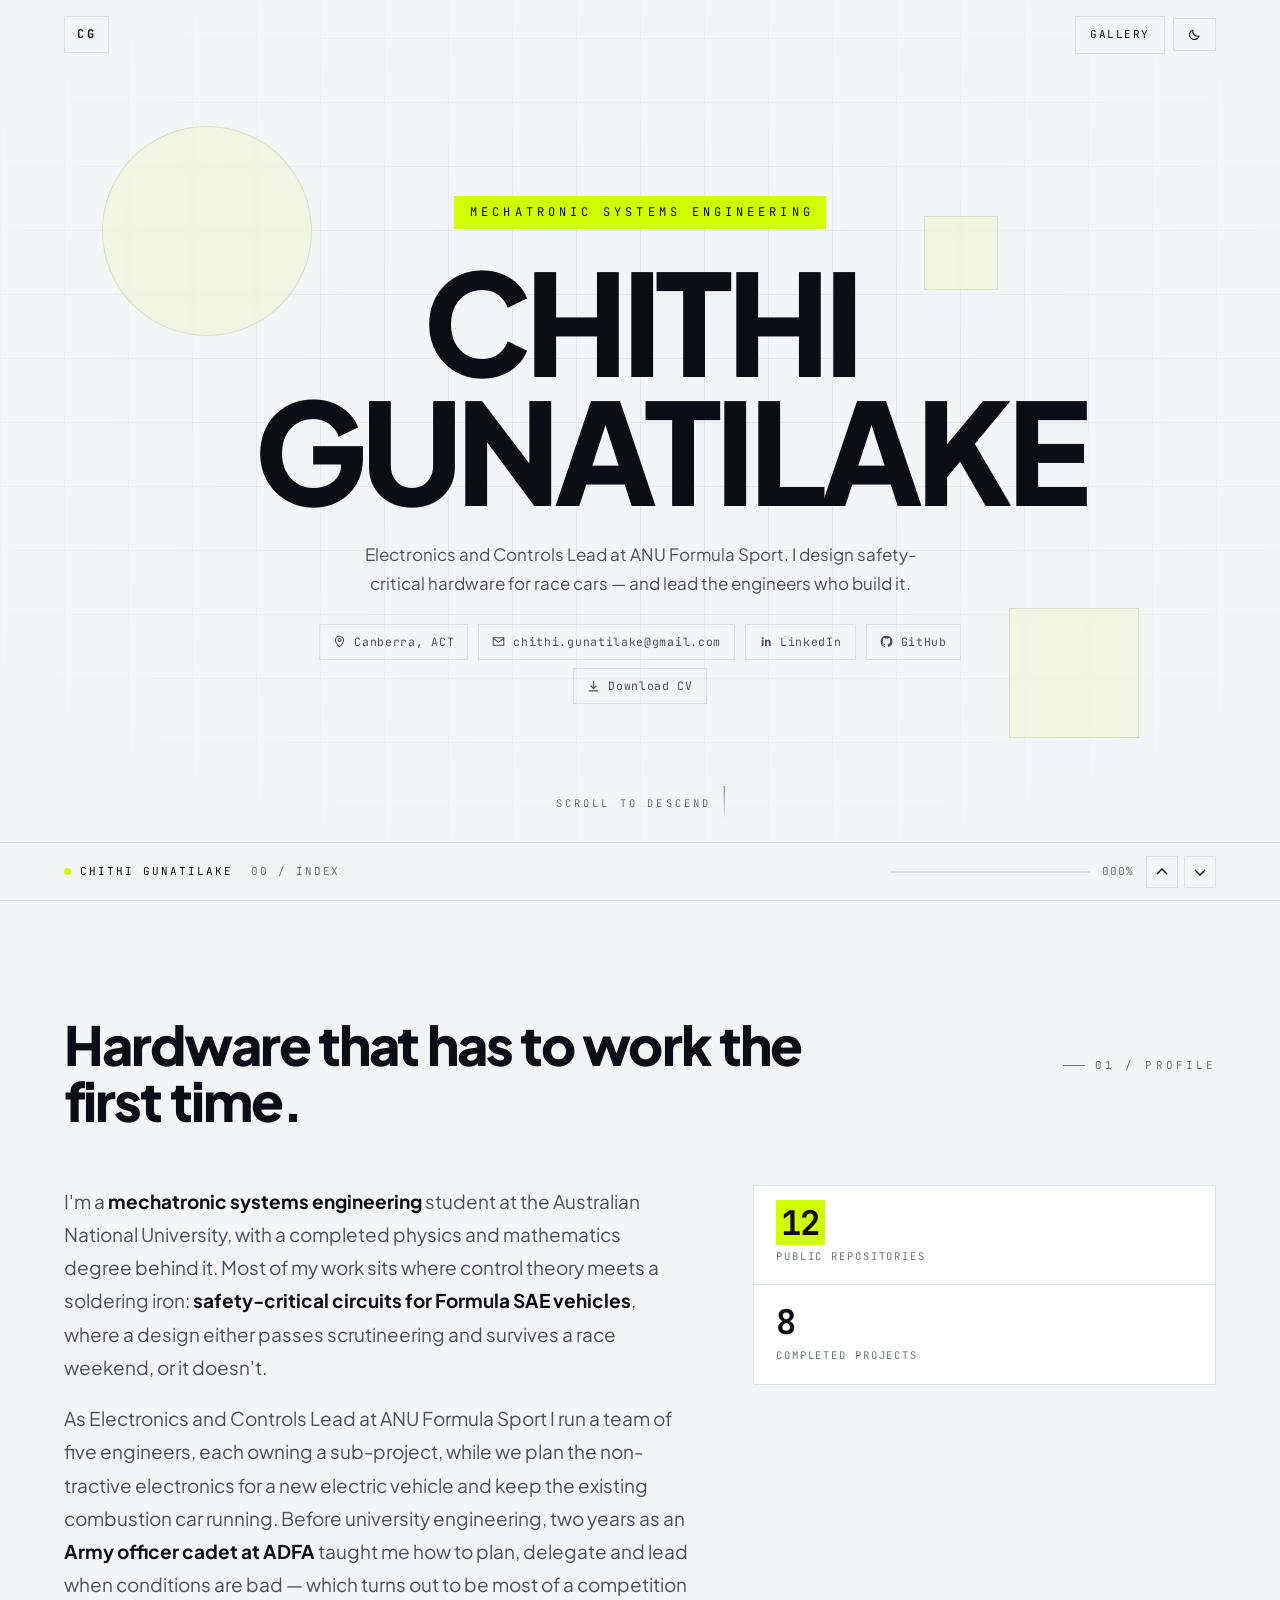
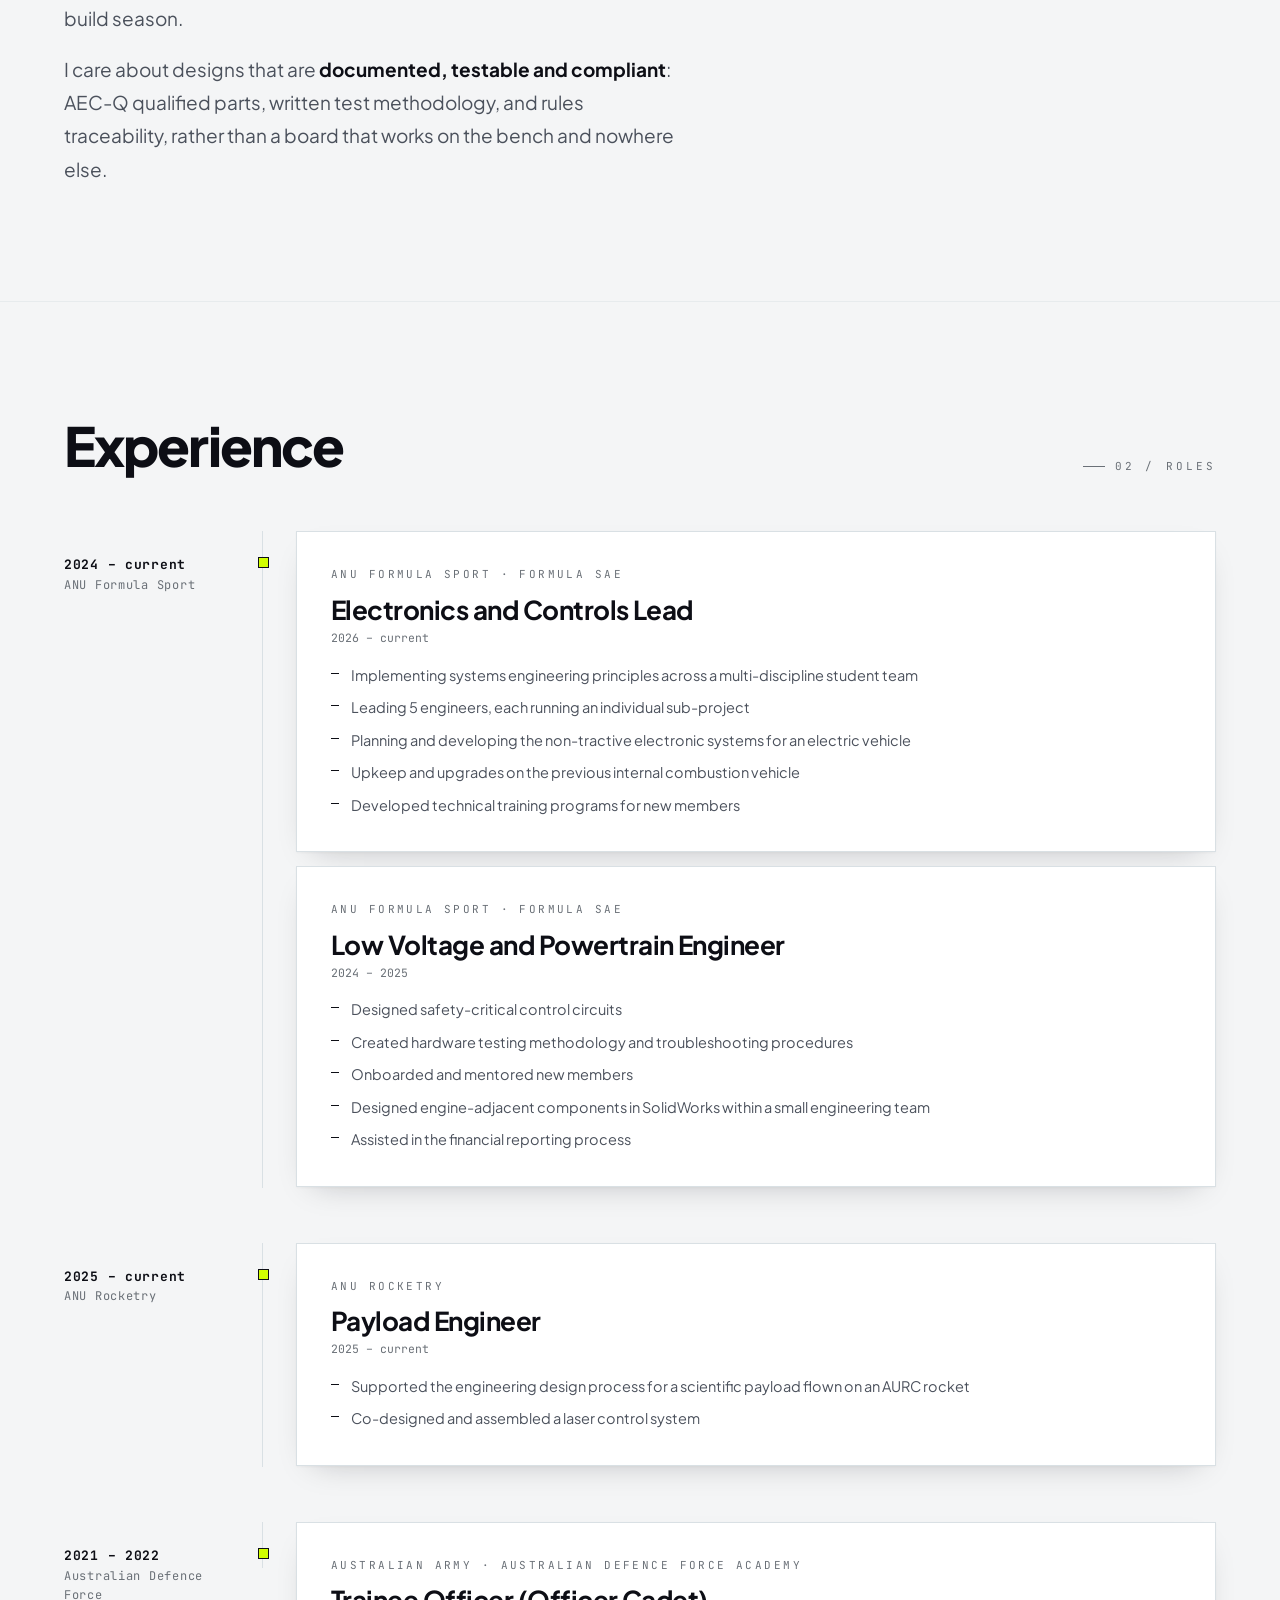
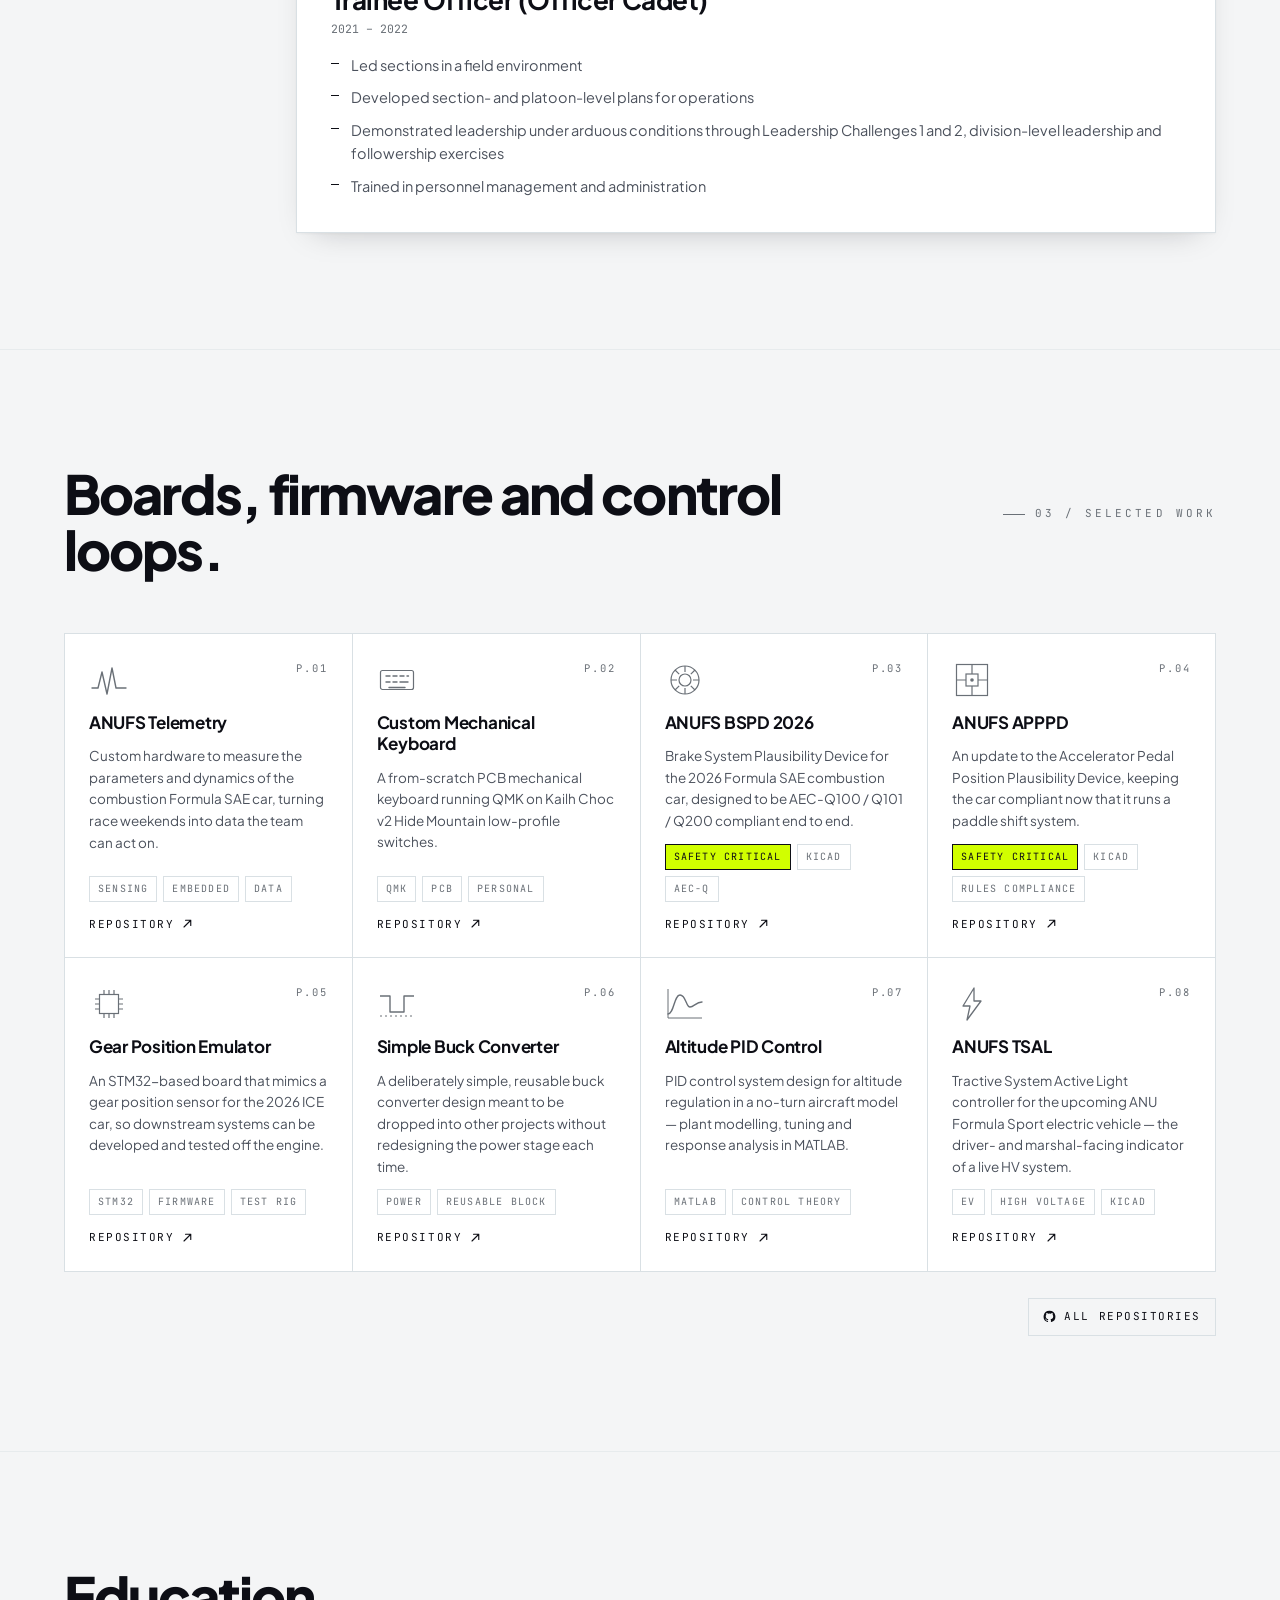
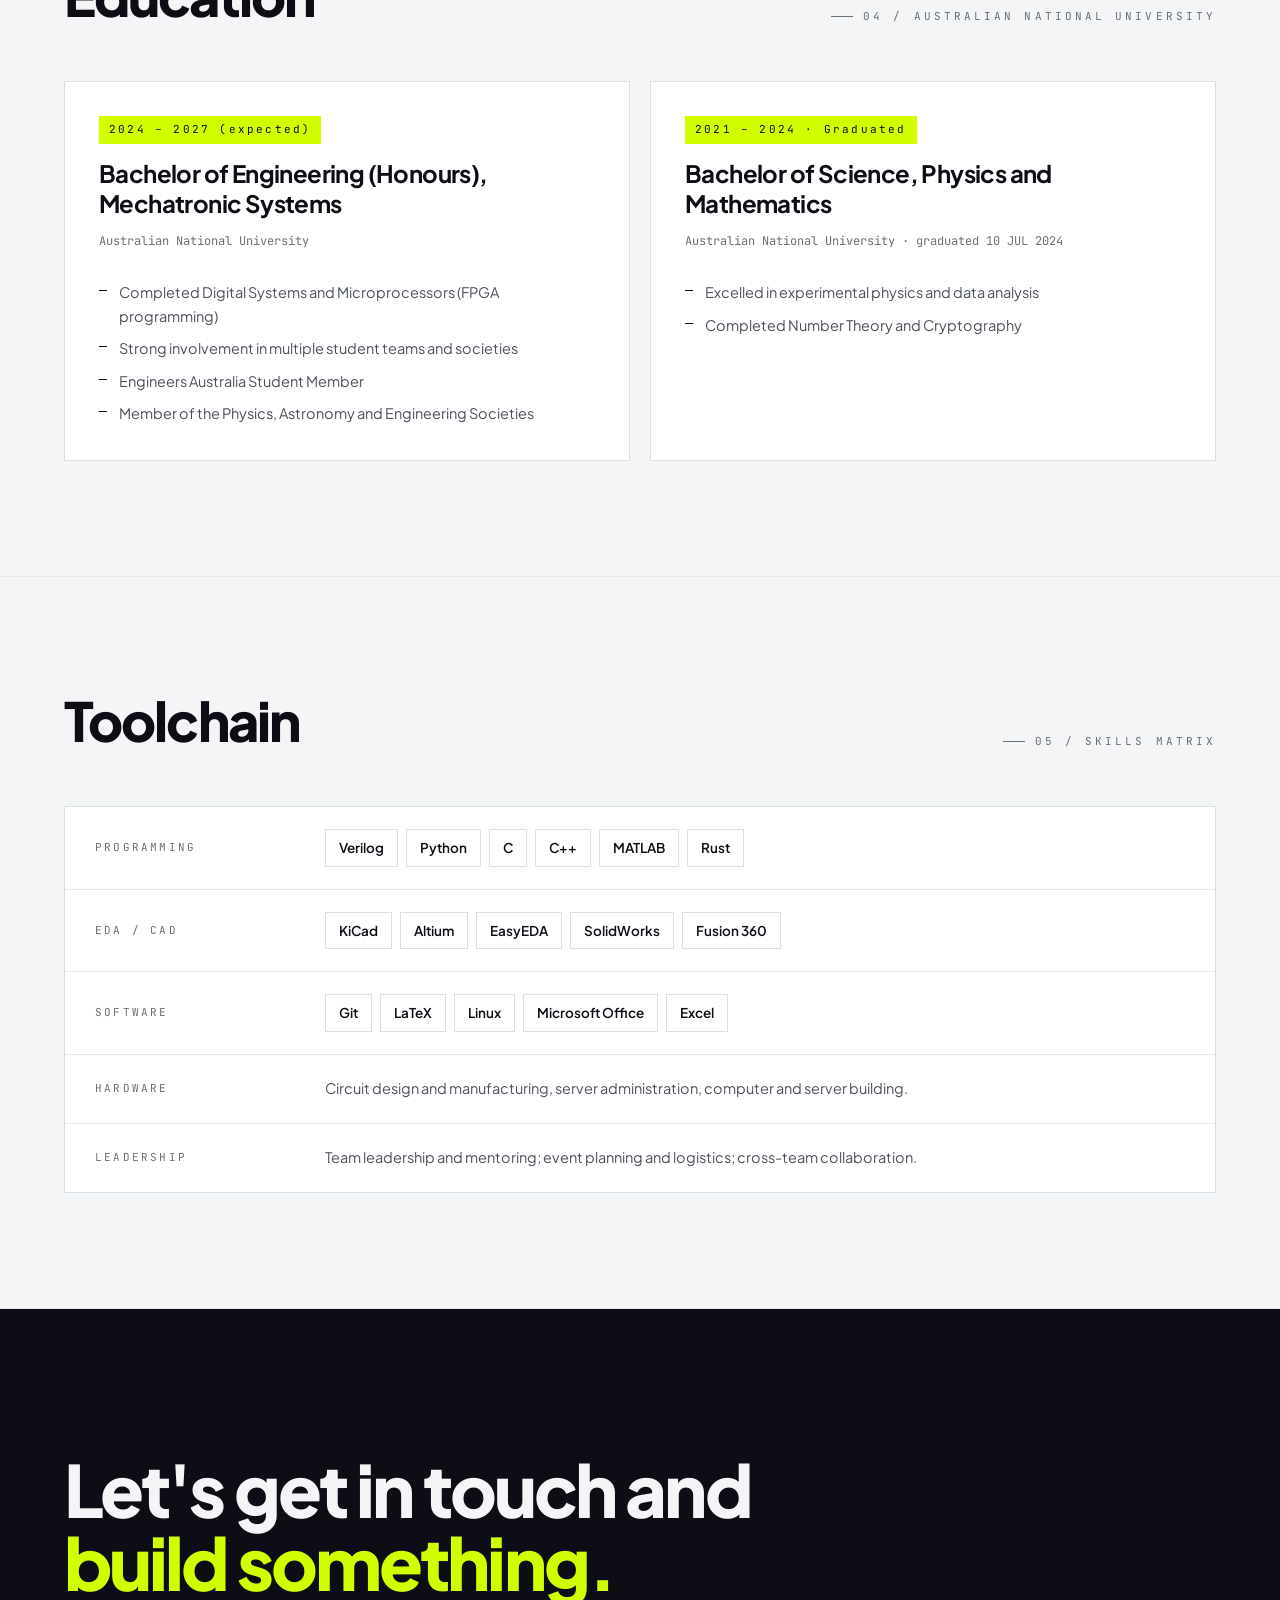
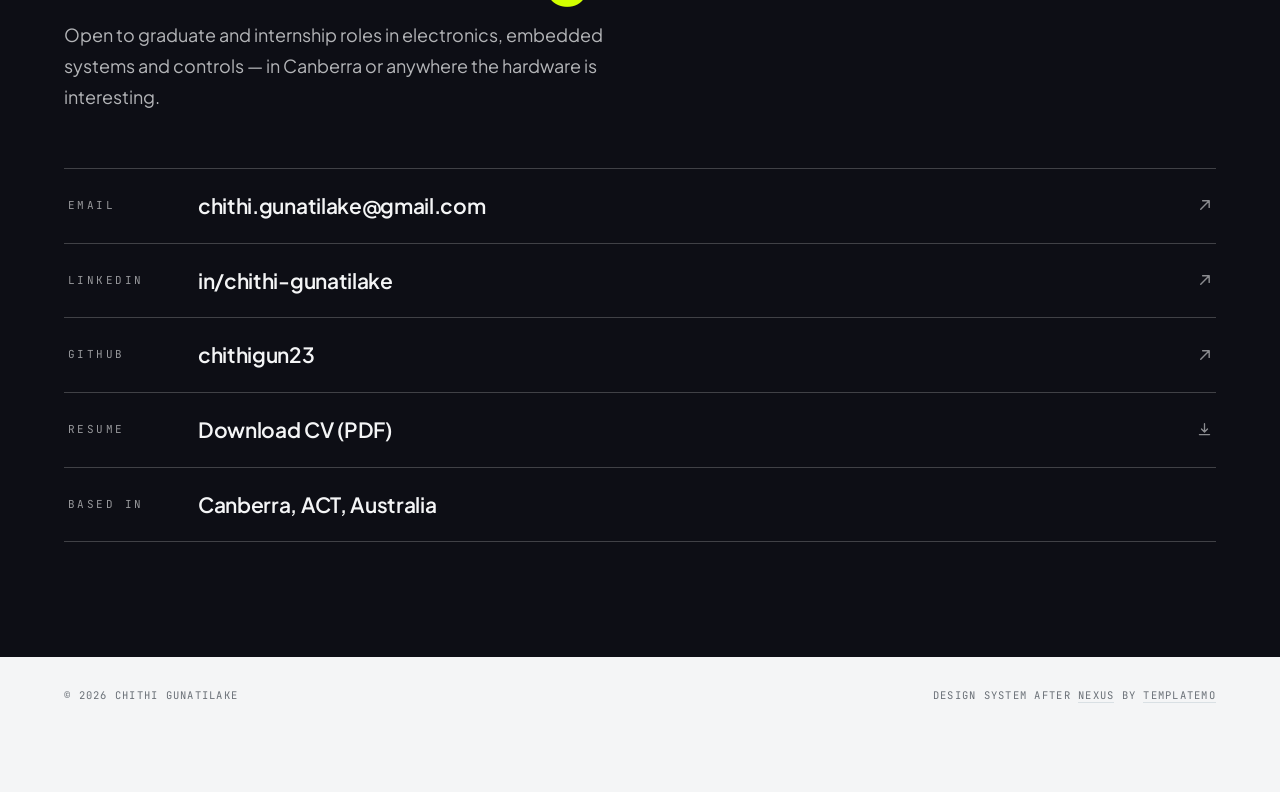
==== commit e1cb5dfb: "Add CV download Co-Authored-By: Claude Sonnet 5 <noreply@anthropic.com>" ====
--- a/index.html
+++ b/index.html
@@ -8,9 +8,34 @@
 <meta name="author" content="Chithi Gunatilake">
 <meta name="theme-color" content="#F4F5F6">
 
+<link rel="canonical" href="https://chithigunatilake.com/">
+
 <meta property="og:type" content="profile">
+<meta property="og:site_name" content="Chithi Gunatilake">
+<meta property="og:url" content="https://chithigunatilake.com/">
 <meta property="og:title" content="Chithi Gunatilake — Mechatronic Systems Engineer">
 <meta property="og:description" content="Electronics and Controls Lead at ANU Formula Sport. Safety-critical automotive electronics, FPGA, embedded systems.">
+<meta property="og:locale" content="en_AU">
+<meta name="twitter:card" content="summary">
+<meta name="twitter:title" content="Chithi Gunatilake — Mechatronic Systems Engineer">
+<meta name="twitter:description" content="Electronics and Controls Lead at ANU Formula Sport. Safety-critical automotive electronics, FPGA, embedded systems.">
+
+<script type="application/ld+json">
+{
+  "@context": "https://schema.org",
+  "@type": "Person",
+  "name": "Chithi Gunatilake",
+  "url": "https://chithigunatilake.com/",
+  "jobTitle": "Electronics and Controls Lead",
+  "worksFor": { "@type": "Organization", "name": "ANU Formula Sport" },
+  "alumniOf": { "@type": "CollegeOrUniversity", "name": "Australian National University" },
+  "address": { "@type": "PostalAddress", "addressLocality": "Canberra", "addressRegion": "ACT", "addressCountry": "AU" },
+  "sameAs": [
+    "https://www.linkedin.com/in/chithi-gunatilake",
+    "https://github.com/chithigun23"
+  ]
+}
+</script>
 
 <link rel="preconnect" href="https://fonts.googleapis.com">
 <link rel="preconnect" href="https://fonts.gstatic.com" crossorigin>
@@ -66,7 +91,7 @@
 <div class="rail">
   <a class="monogram" href="/" title="Back to Chithi's sites">CG</a>
   <div class="rail-actions">
-    <a class="chip-btn" href="gallery.html">Gallery</a>
+    <a class="chip-btn" href="/gallery">Gallery</a>
     <button class="chip-btn" id="themeBtn" type="button" aria-label="Switch to dark theme">
       <svg aria-hidden="true" id="themeIcon"><use href="#i-moon"/></svg>
     </button>
@@ -90,6 +115,7 @@
       <a href="mailto:chithi.gunatilake@gmail.com"><svg aria-hidden="true"><use href="#i-mail"/></svg>chithi.gunatilake@gmail.com</a>
       <a href="https://www.linkedin.com/in/chithi-gunatilake" target="_blank" rel="noopener"><svg aria-hidden="true"><use href="#i-li"/></svg>LinkedIn</a>
       <a href="https://github.com/chithigun23" target="_blank" rel="noopener"><svg aria-hidden="true"><use href="#i-gh"/></svg>GitHub</a>
+      <a href="Chithi_Gunatilake_CV.pdf" download><svg aria-hidden="true"><use href="#i-pdf"/></svg>Download CV</a>
     </div>
   </div>
 
@@ -399,6 +425,11 @@
           <span class="crow-v">chithigun23</span>
           <svg aria-hidden="true"><use href="#i-out"/></svg>
         </a>
+        <a class="crow" href="Chithi_Gunatilake_CV.pdf" download>
+          <span class="crow-k mono">Resume</span>
+          <span class="crow-v">Download CV (PDF)</span>
+          <svg aria-hidden="true"><use href="#i-pdf"/></svg>
+        </a>
         <div class="crow">
           <span class="crow-k mono">Based in</span>
           <span class="crow-v">Canberra, ACT, Australia</span>
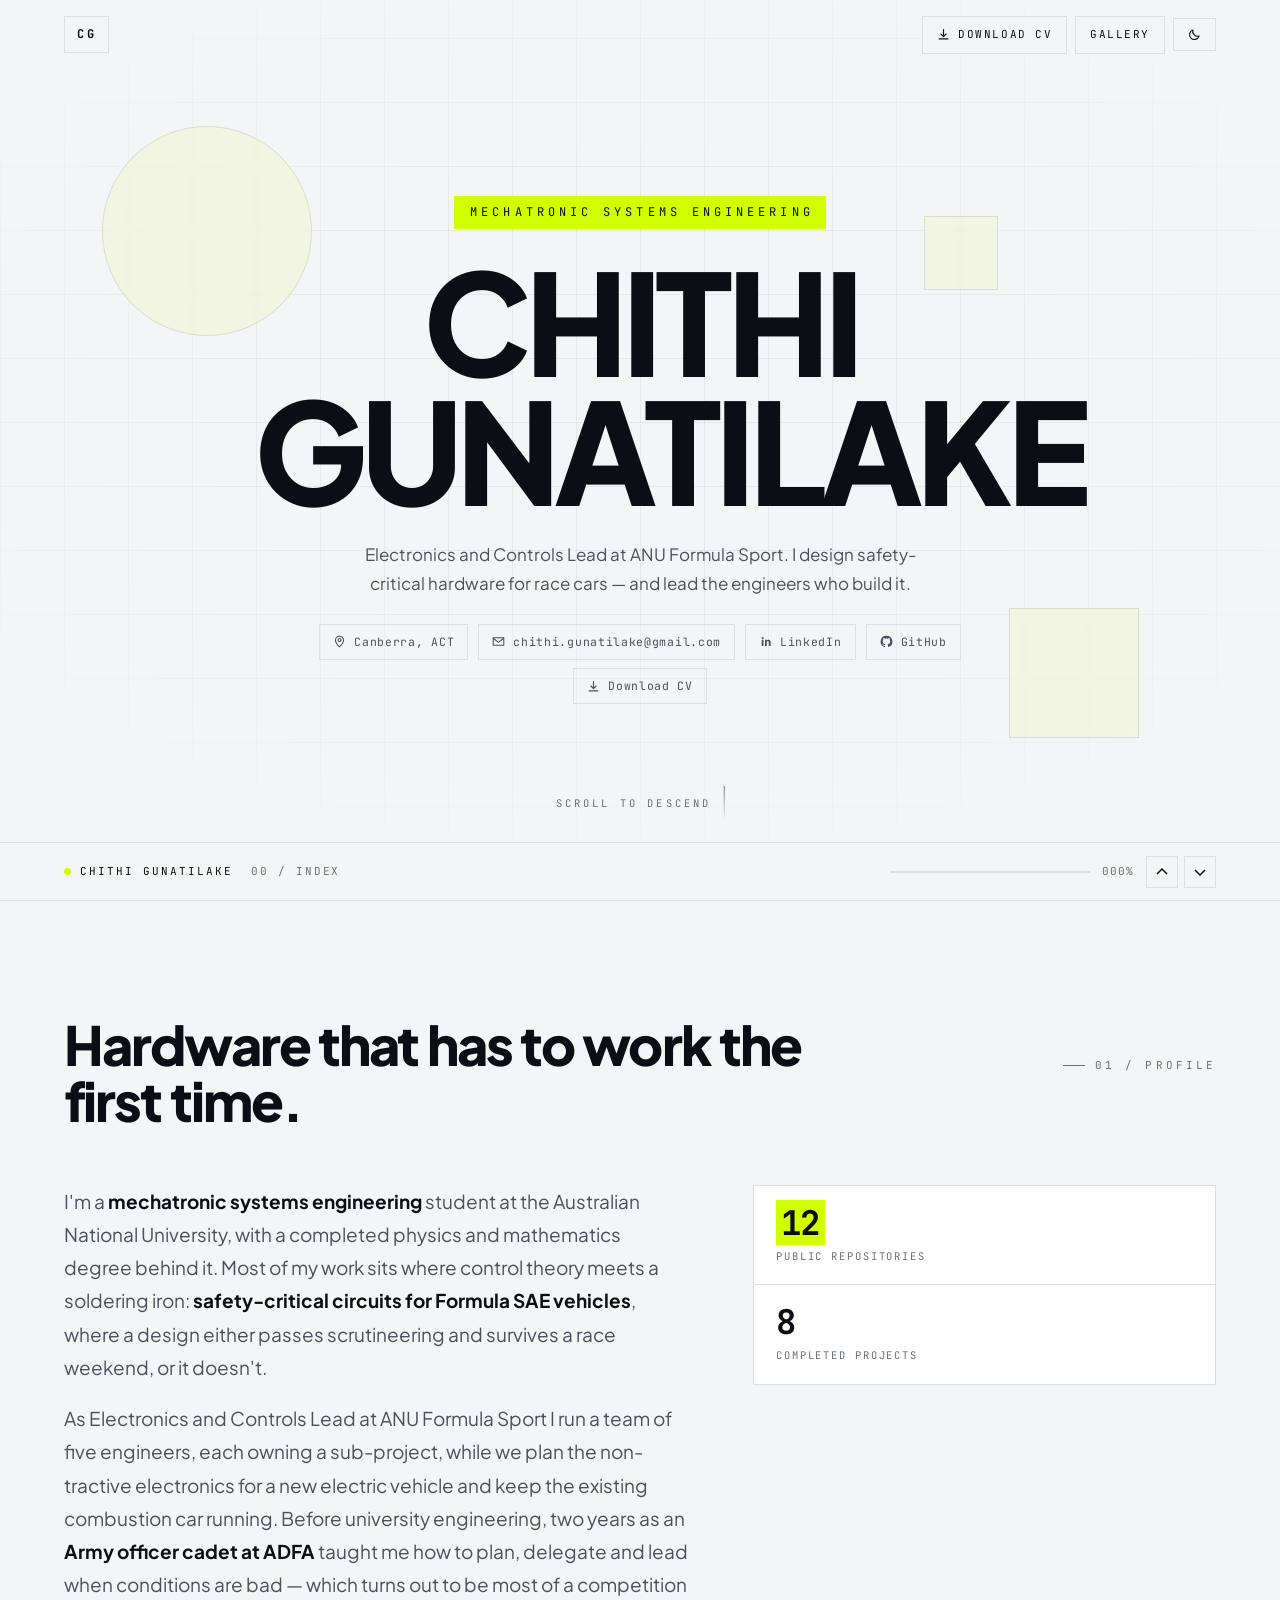
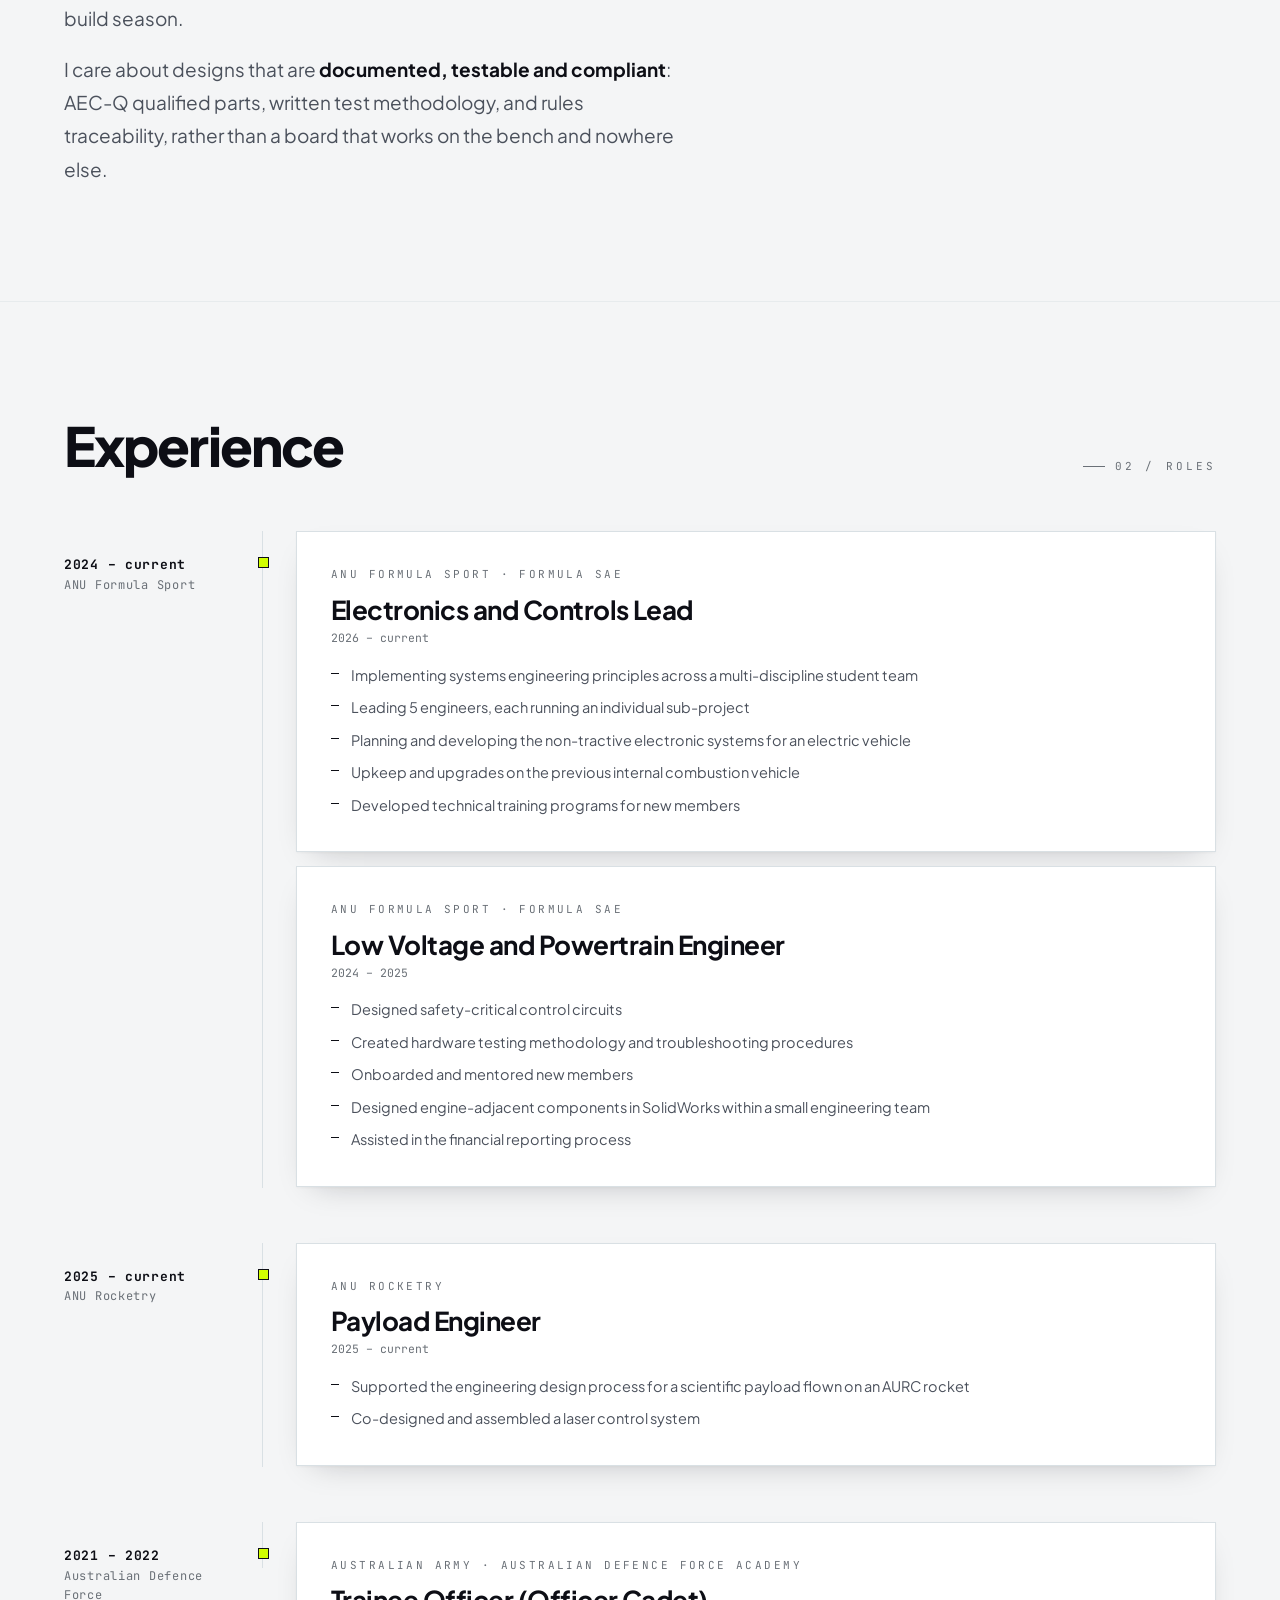
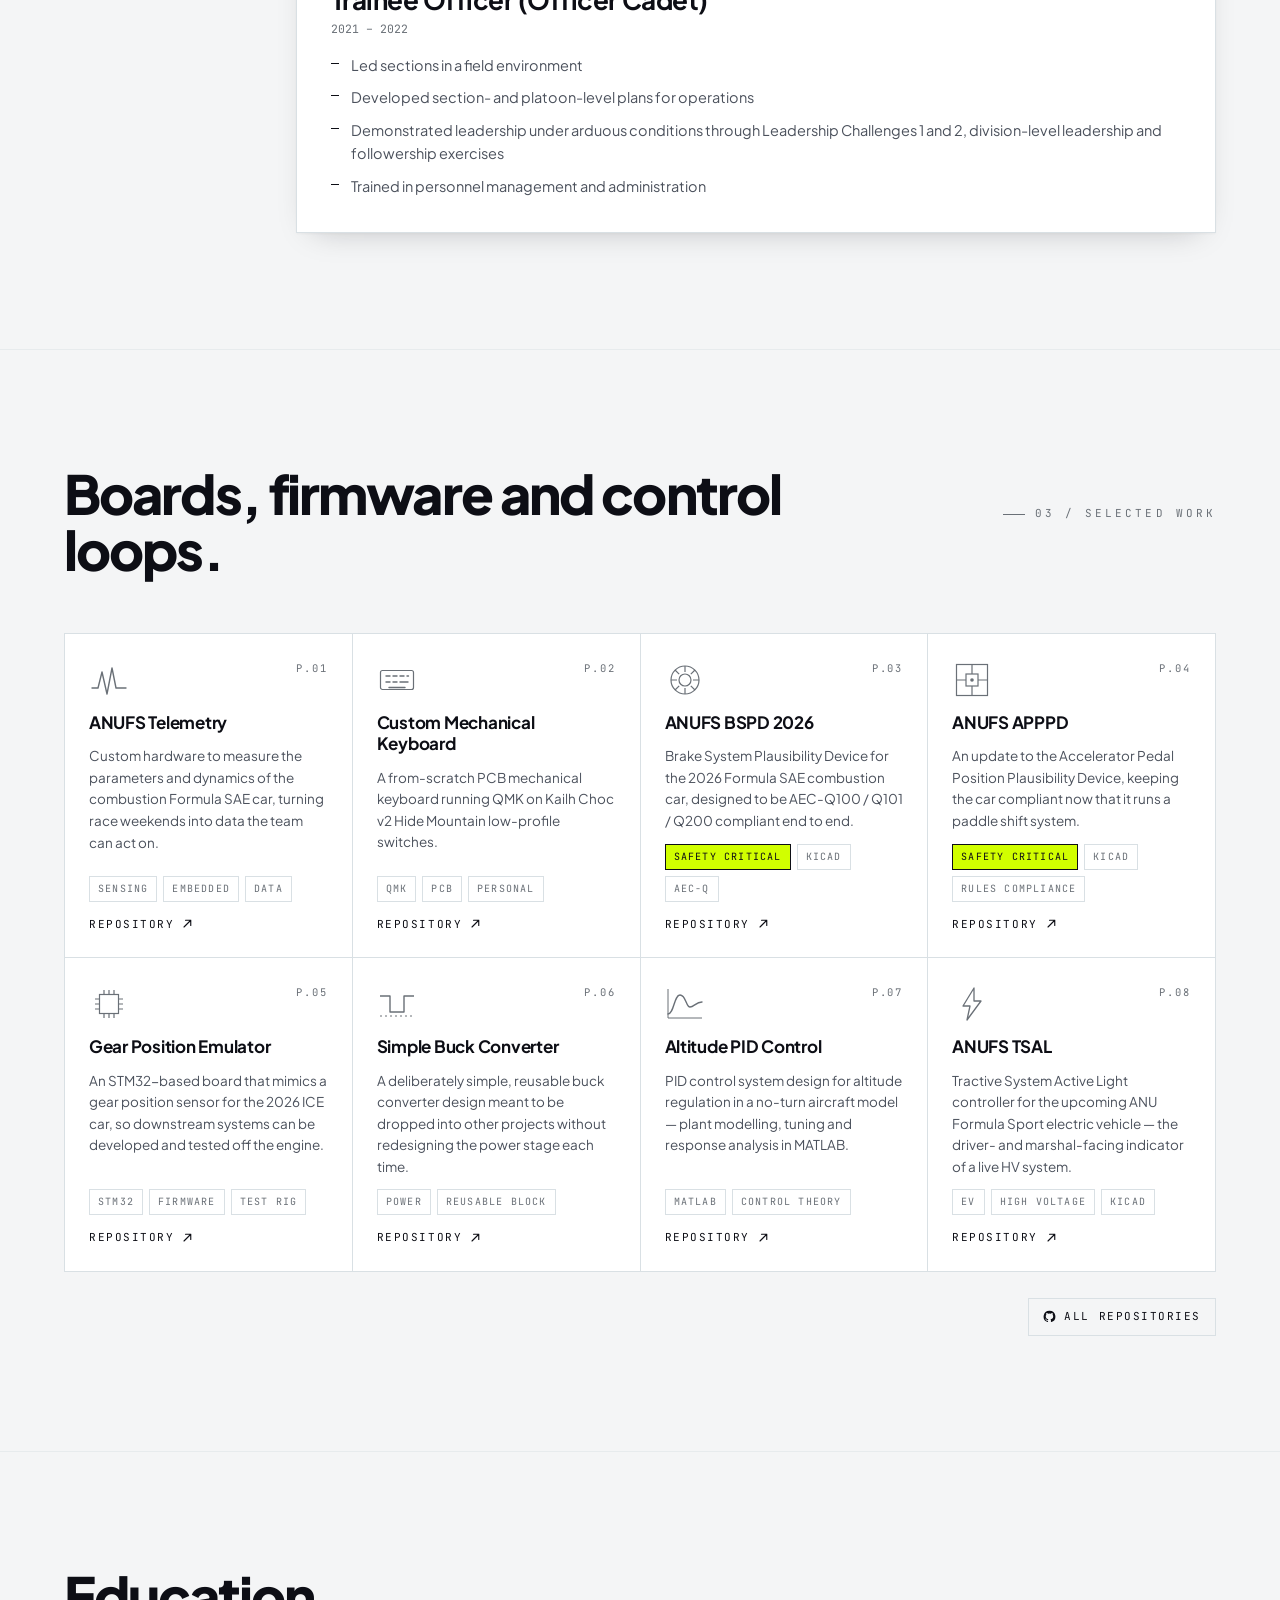
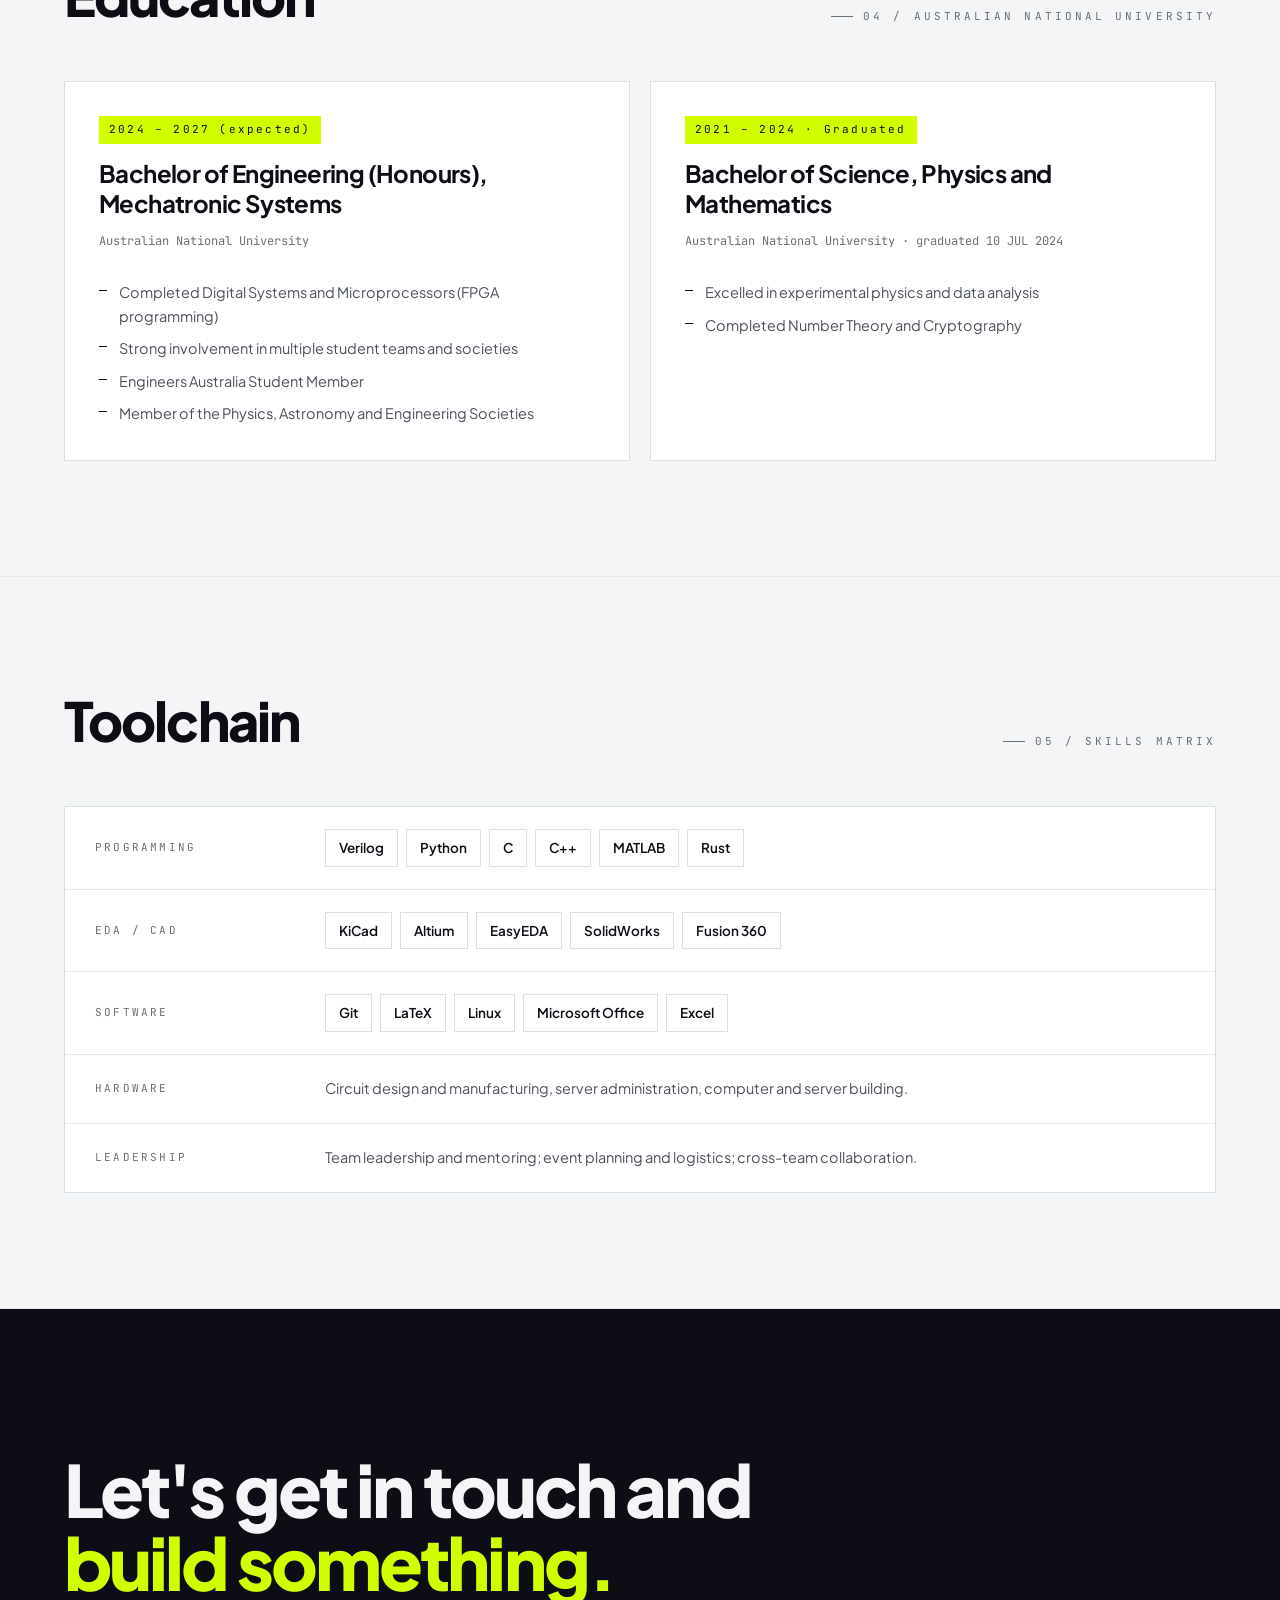
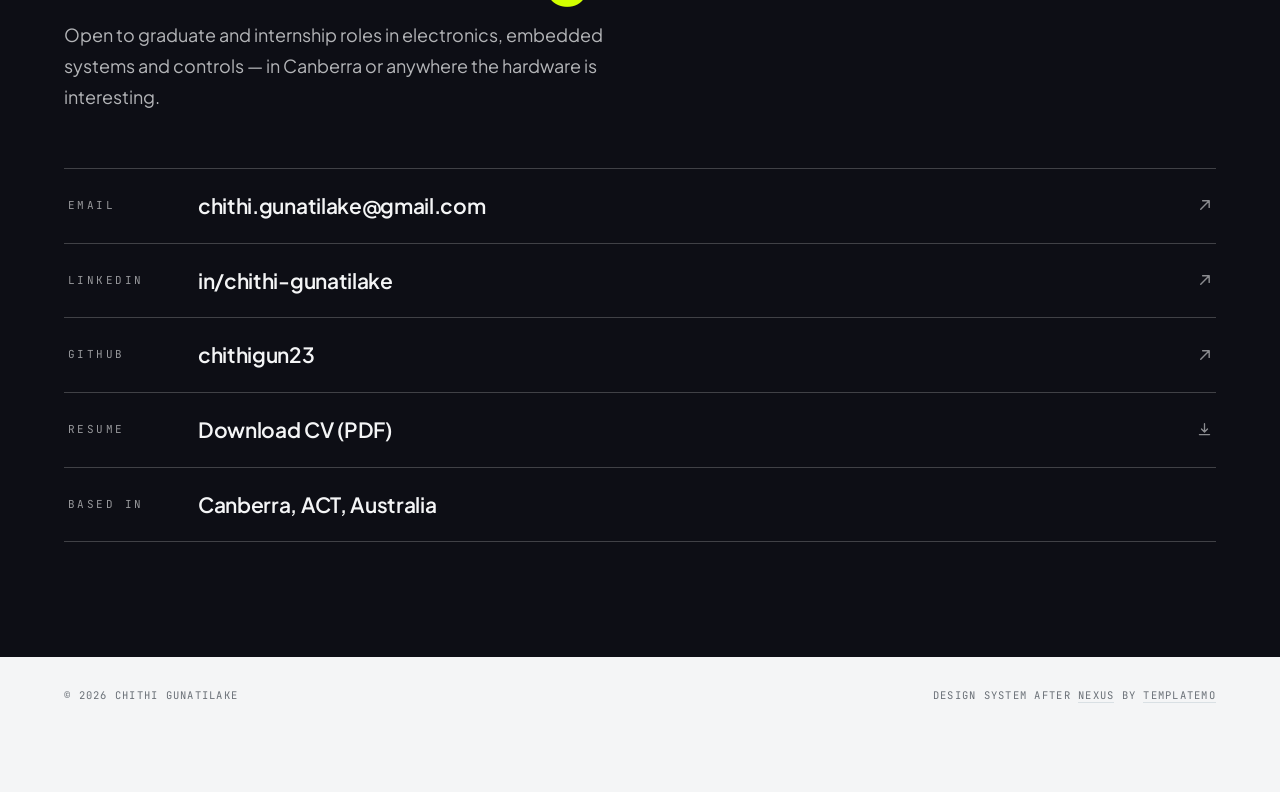
==== commit 5d64fdd9: "Add CV button to top rail and favicon Co-Authored-By: Claude Sonnet 5 <noreply@anthropic.com>" ====
--- a/index.html
+++ b/index.html
@@ -8,6 +8,7 @@
 <meta name="author" content="Chithi Gunatilake">
 <meta name="theme-color" content="#F4F5F6">
 
+<link rel="icon" href="/favicon.svg" type="image/svg+xml">
 <link rel="canonical" href="https://chithigunatilake.com/">
 
 <meta property="og:type" content="profile">
@@ -91,6 +92,7 @@
 <div class="rail">
   <a class="monogram" href="/" title="Back to Chithi's sites">CG</a>
   <div class="rail-actions">
+    <a class="chip-btn" href="Chithi_Gunatilake_CV.pdf" download><svg aria-hidden="true"><use href="#i-pdf"/></svg><span class="lbl">Download CV</span></a>
     <a class="chip-btn" href="/gallery">Gallery</a>
     <button class="chip-btn" id="themeBtn" type="button" aria-label="Switch to dark theme">
       <svg aria-hidden="true" id="themeIcon"><use href="#i-moon"/></svg>
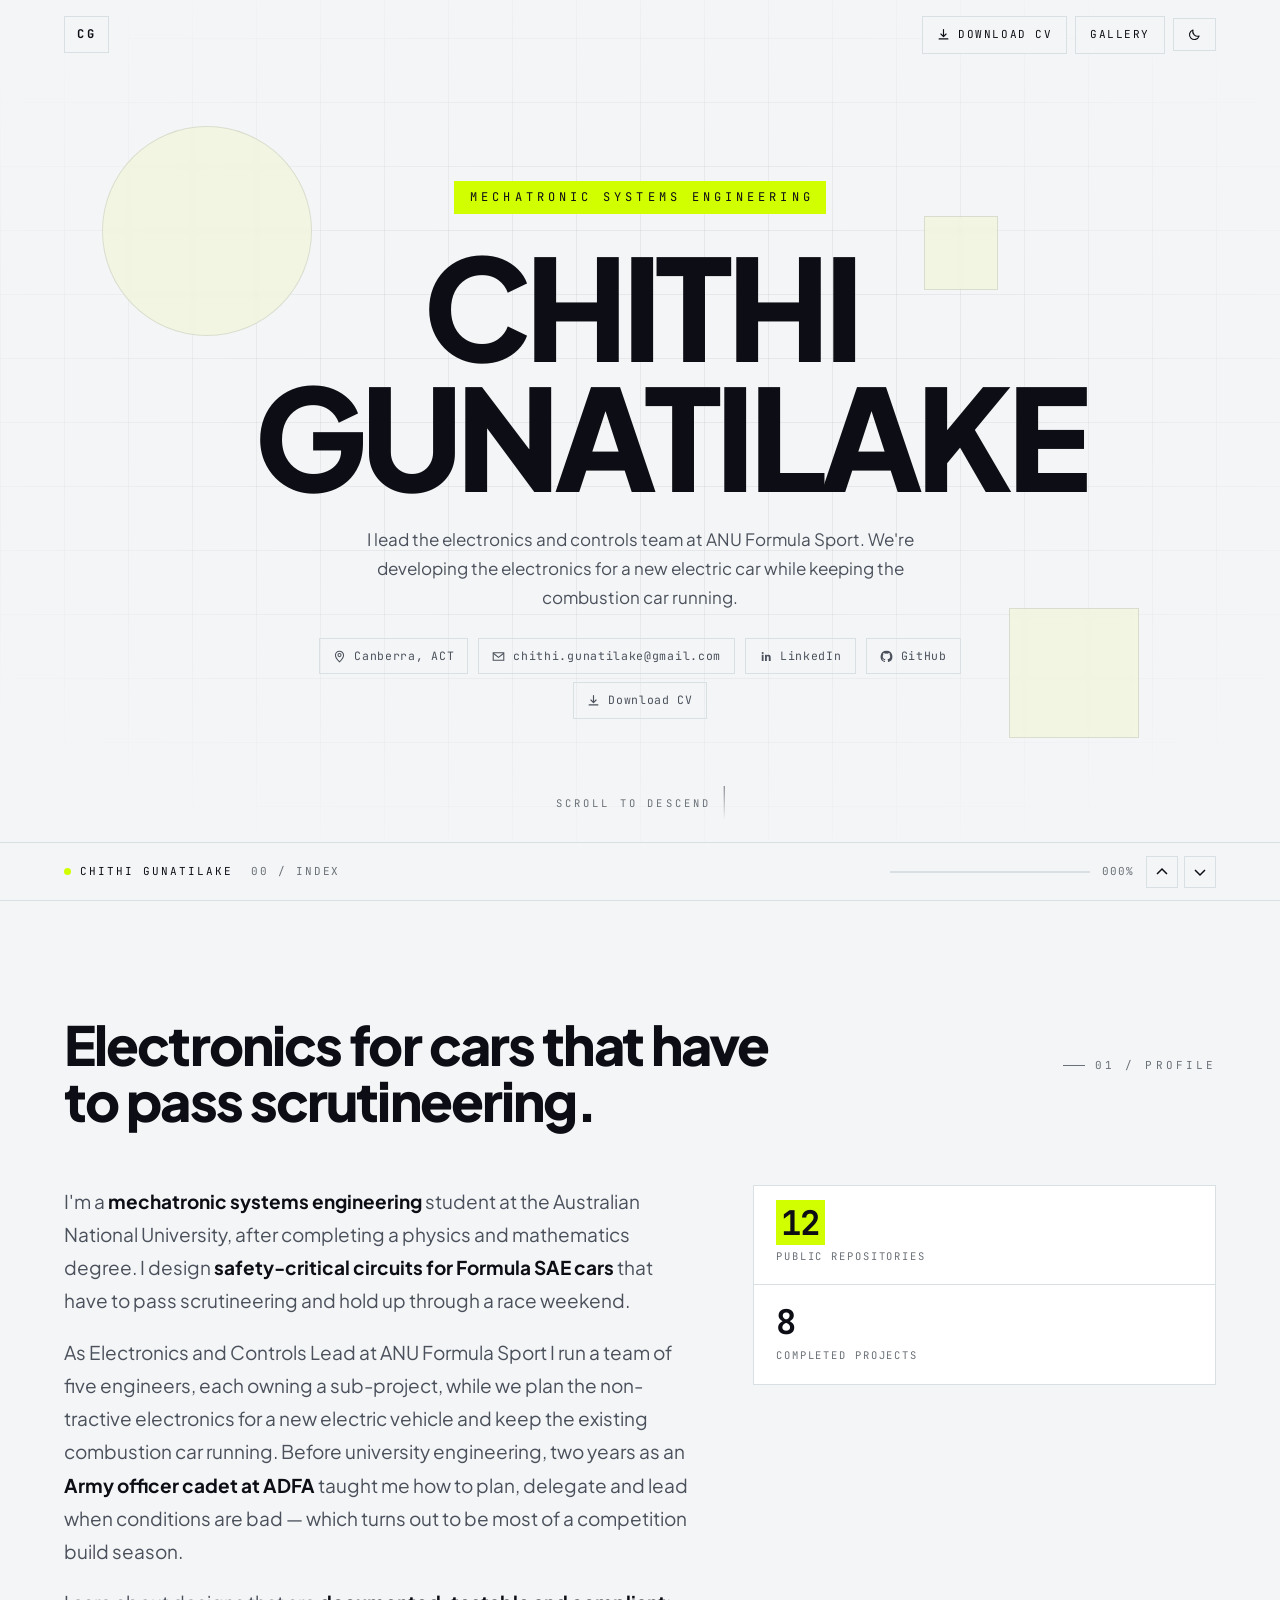
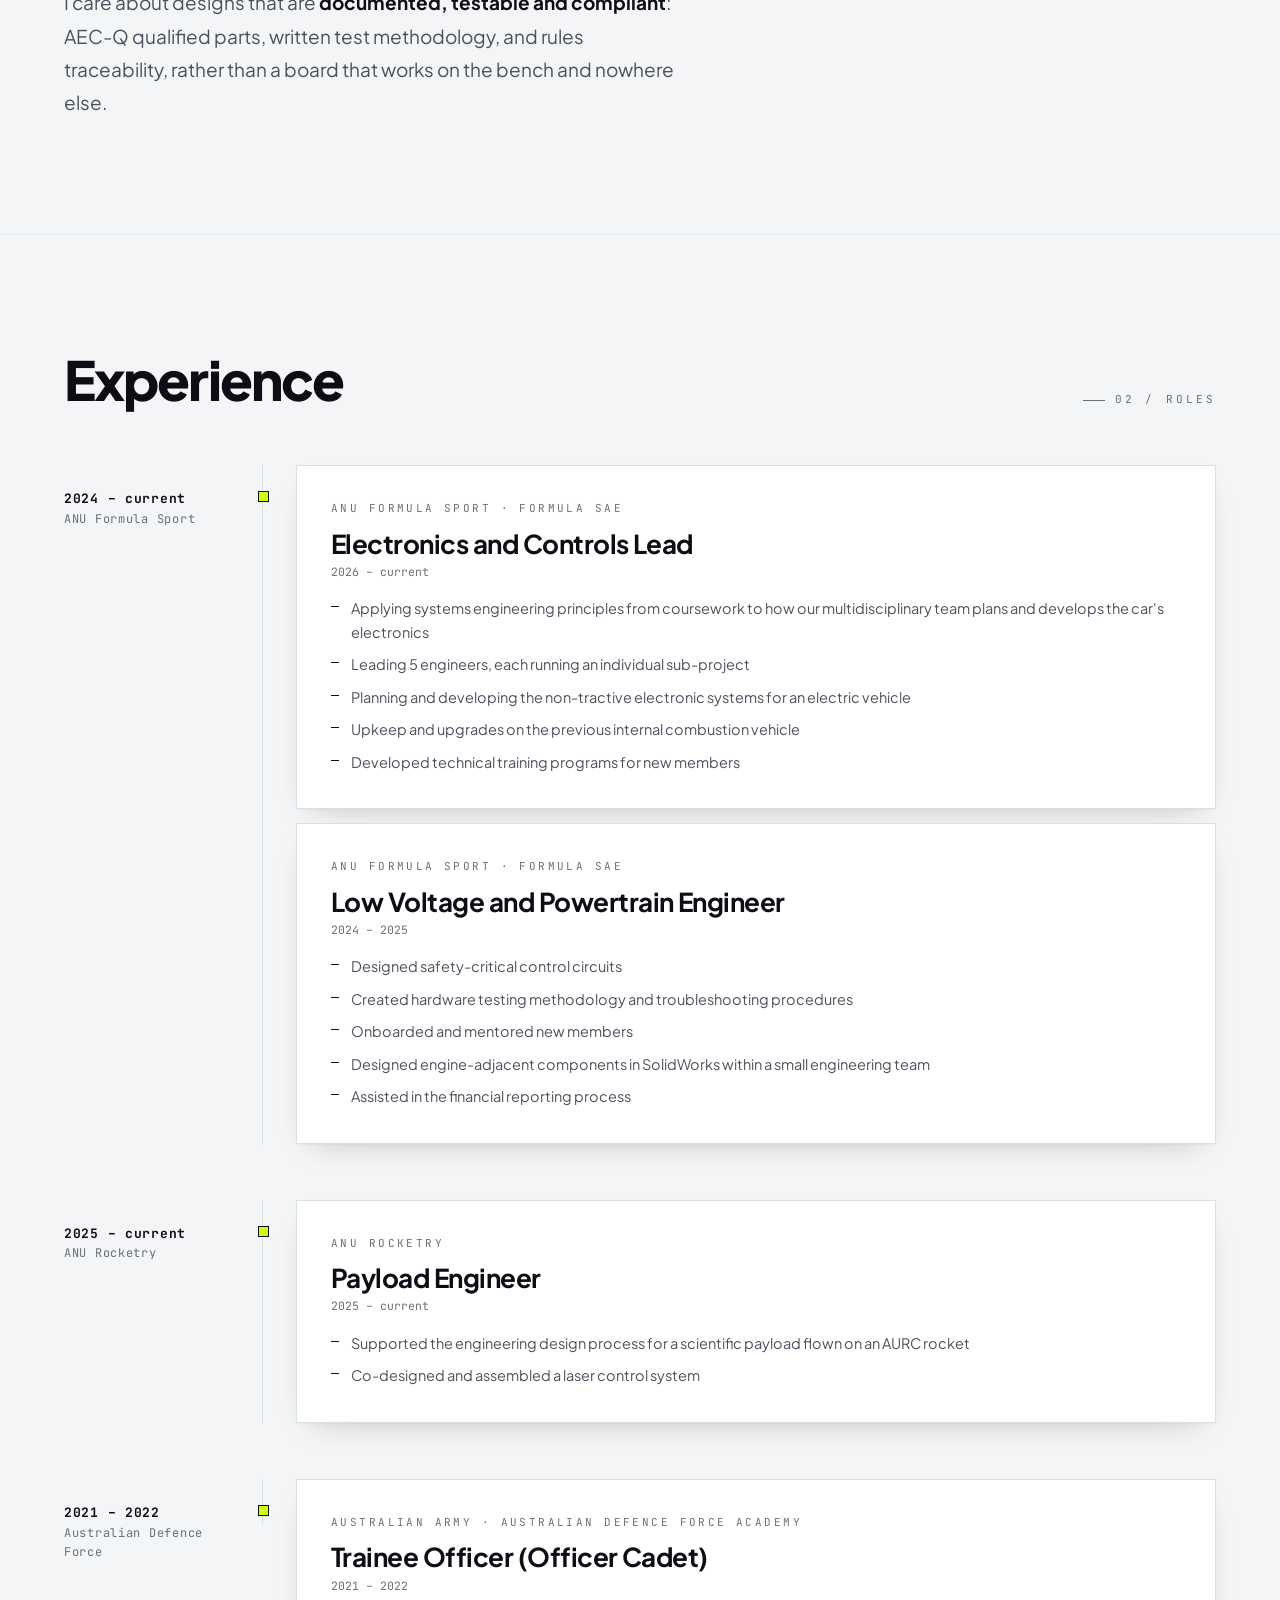
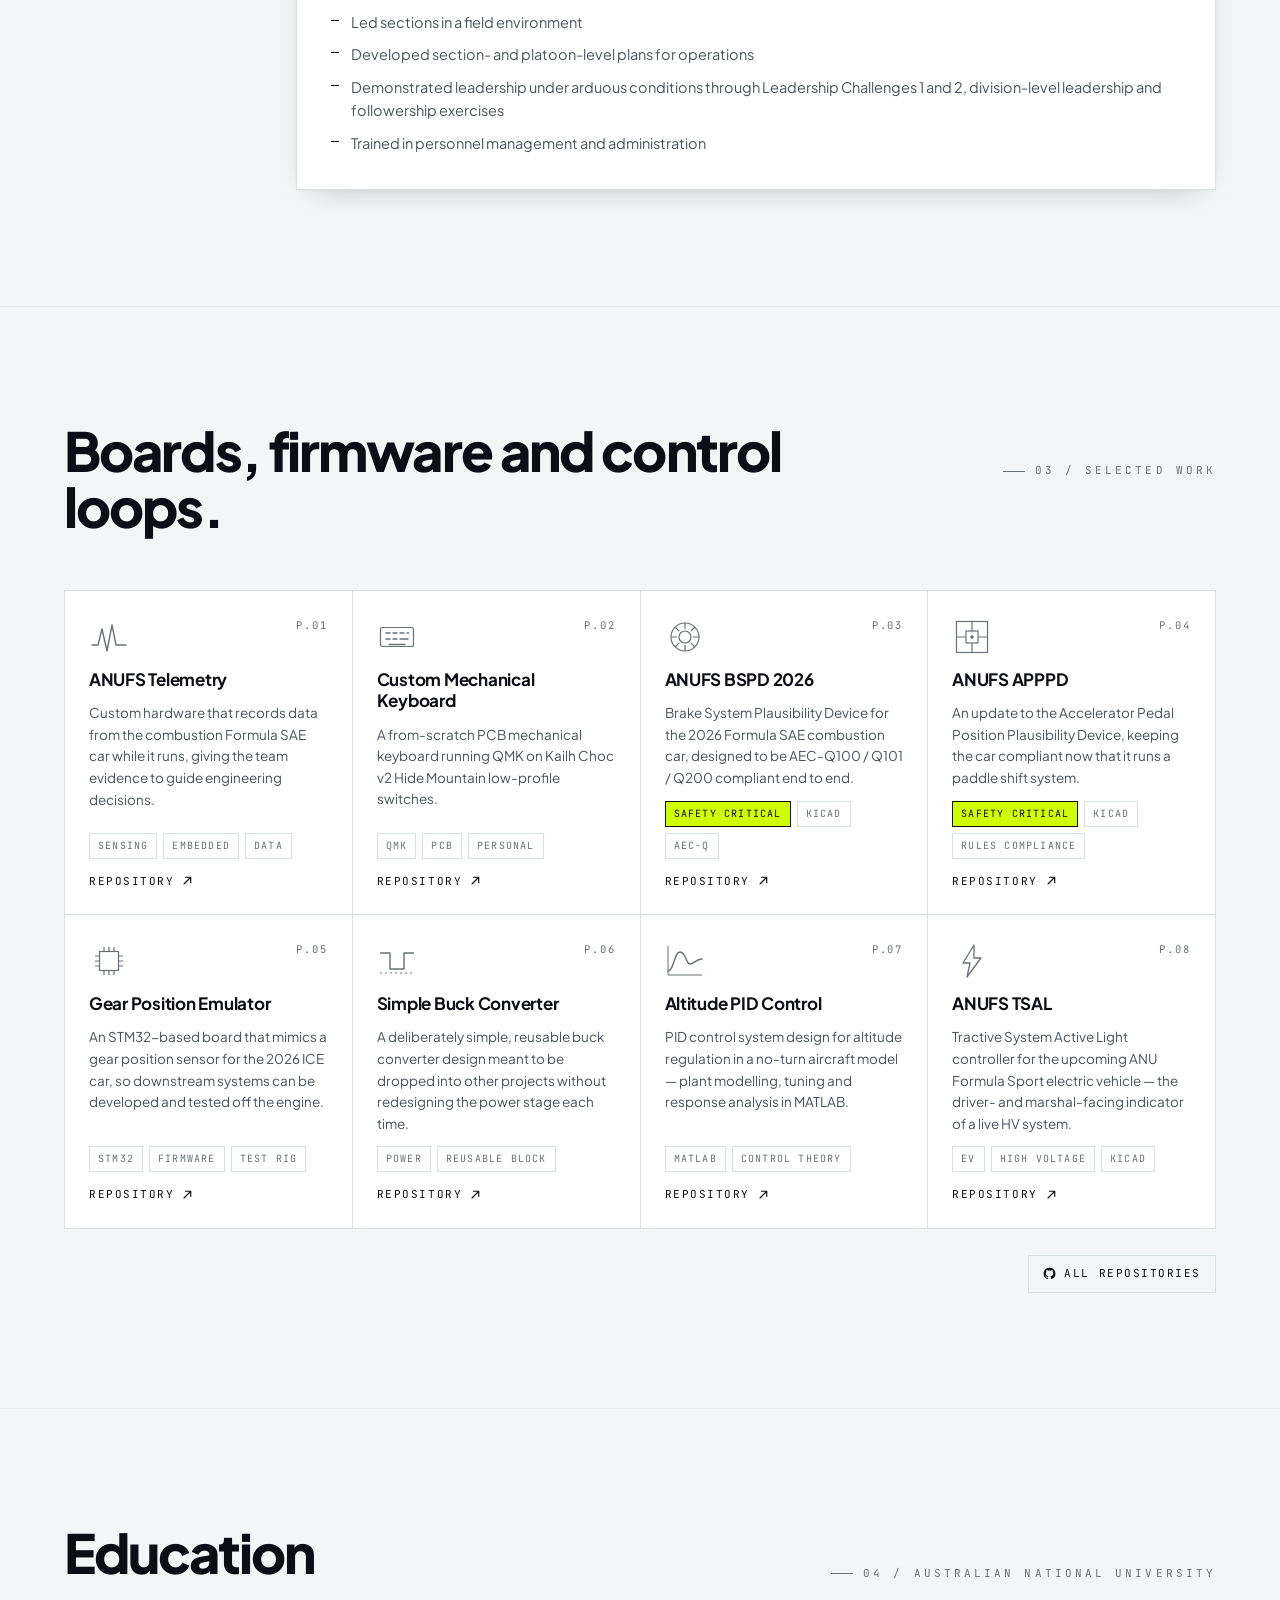
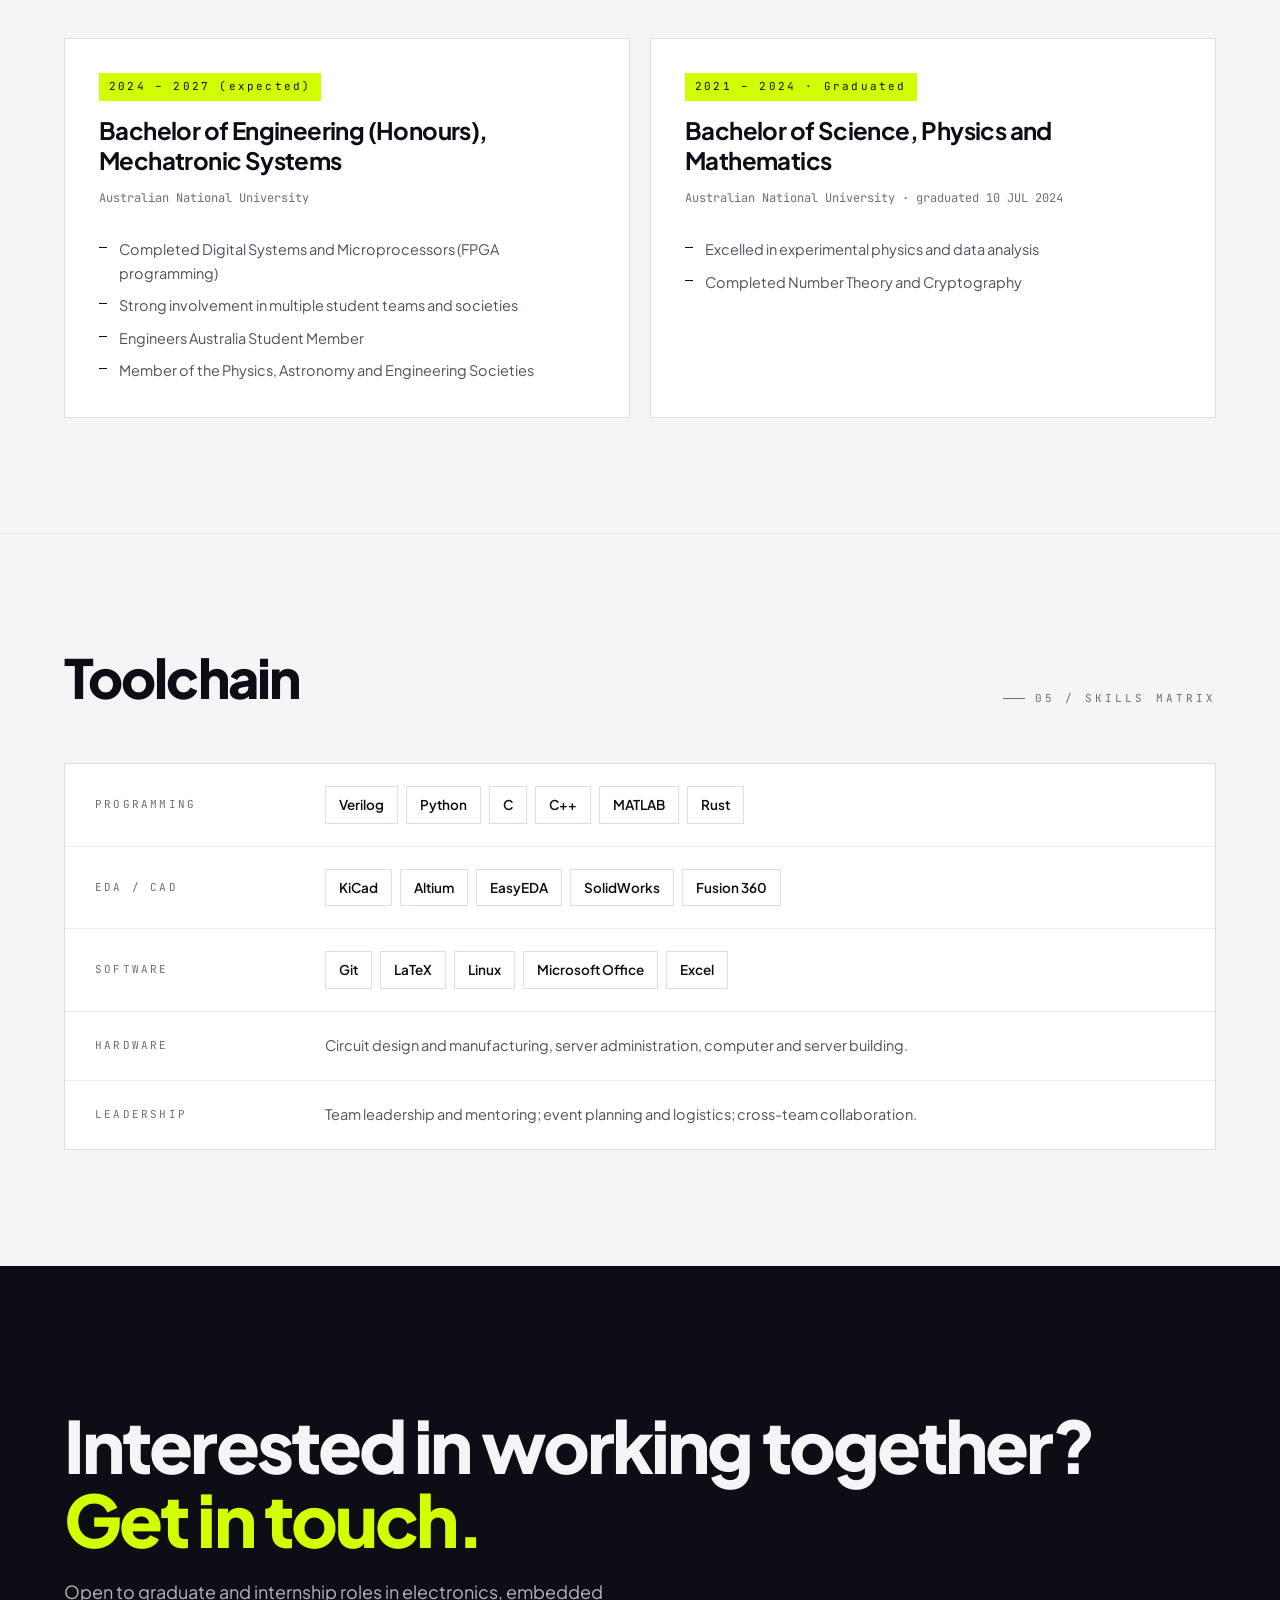
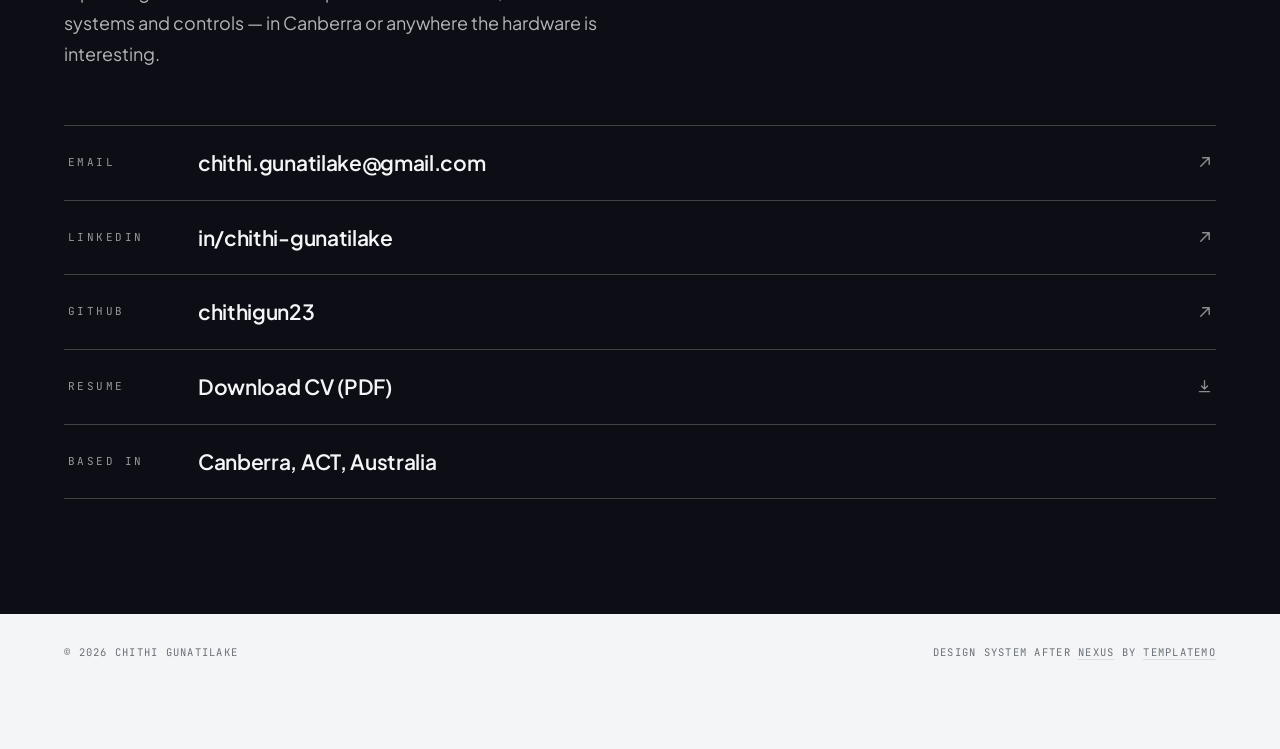
==== commit eb02eaa9: "Add gallery stories and refresh site copy" ====
--- a/index.html
+++ b/index.html
@@ -110,7 +110,7 @@
   <div class="hero-stage">
     <p class="hero-eyebrow">Mechatronic Systems Engineering</p>
     <h1 class="hero-title"><span class="ln">Chithi</span><span class="ln">Gunatilake</span></h1>
-    <p class="hero-sub">Electronics and Controls Lead at ANU Formula Sport. I design safety-critical hardware for race cars — and lead the engineers who build it.</p>
+    <p class="hero-sub">I lead the electronics and controls team at ANU Formula Sport. We're developing the electronics for a new electric car while keeping the combustion car running.</p>
 
     <div class="hero-meta">
       <span><svg aria-hidden="true"><use href="#i-pin"/></svg>Canberra, ACT</span>
@@ -131,13 +131,13 @@
   <section class="section" id="profile" data-label="01 / Profile">
     <div class="section-inner">
       <div class="section-head rv">
-        <h2>Hardware that has to work the first time.</h2>
+        <h2>Electronics for cars that have to pass scrutineering.</h2>
         <p class="tag">01 / Profile</p>
       </div>
 
       <div class="profile">
         <div class="rv">
-          <p>I'm a <strong>mechatronic systems engineering</strong> student at the Australian National University, with a completed physics and mathematics degree behind it. Most of my work sits where control theory meets a soldering iron: <strong>safety-critical circuits for Formula SAE vehicles</strong>, where a design either passes scrutineering and survives a race weekend, or it doesn't.</p>
+          <p>I'm a <strong>mechatronic systems engineering</strong> student at the Australian National University, after completing a physics and mathematics degree. I design <strong>safety-critical circuits for Formula SAE cars</strong> that have to pass scrutineering and hold up through a race weekend.</p>
           <p>As Electronics and Controls Lead at ANU Formula Sport I run a team of five engineers, each owning a sub-project, while we plan the non-tractive electronics for a new electric vehicle and keep the existing combustion car running. Before university engineering, two years as an <strong>Army officer cadet at ADFA</strong> taught me how to plan, delegate and lead when conditions are bad — which turns out to be most of a competition build season.</p>
           <p>I care about designs that are <strong>documented, testable and compliant</strong>: AEC-Q qualified parts, written test methodology, and rules traceability, rather than a board that works on the bench and nowhere else.</p>
         </div>
@@ -168,7 +168,7 @@
               <h3 class="role-title">Electronics and Controls Lead</h3>
               <span class="role-span mono">2026 &ndash; current</span>
               <ul class="bullets">
-                <li>Implementing systems engineering principles across a multi-discipline student team</li>
+                <li>Applying systems engineering principles from coursework to how our multidisciplinary team plans and develops the car's electronics</li>
                 <li>Leading 5 engineers, each running an individual sub-project</li>
                 <li>Planning and developing the non-tractive electronic systems for an electric vehicle</li>
                 <li>Upkeep and upgrades on the previous internal combustion vehicle</li>
@@ -243,7 +243,7 @@
             <span class="proj-id mono">P.01</span>
           </div>
           <h3>ANUFS Telemetry</h3>
-          <p>Custom hardware to measure the parameters and dynamics of the combustion Formula SAE car, turning race weekends into data the team can act on.</p>
+          <p>Custom hardware that records data from the combustion Formula SAE car while it runs, giving the team evidence to guide engineering decisions.</p>
           <div class="chips"><span class="chip">Sensing</span><span class="chip">Embedded</span><span class="chip">Data</span></div>
           <a class="proj-link" href="https://github.com/chithigun23/ANUFS-Telemetry" target="_blank" rel="noopener">Repository <svg aria-hidden="true"><use href="#i-out"/></svg></a>
         </article>
@@ -408,7 +408,7 @@
   <section class="section contact" id="contact" data-label="06 / Contact">
     <div class="section-inner">
       <p class="tag rv">06 / Get in touch</p>
-      <h2 class="rv">Let's get in touch and <em>build something.</em></h2>
+      <h2 class="rv">Interested in working together?<br><em>Get in touch.</em></h2>
       <p class="contact-lead rv">Open to graduate and internship roles in electronics, embedded systems and controls — in Canberra or anywhere the hardware is interesting.</p>
 
       <div class="contact-list rv">
--- a/style.css
+++ b/style.css
@@ -587,7 +587,7 @@
   font-weight: 800;
   letter-spacing: -0.04em;
   line-height: 1.02;
-  max-width: 16ch;
+  max-width: 28ch;
 }
 .contact h2 em { font-style: normal; color: var(--volt); }
 .contact-lead {
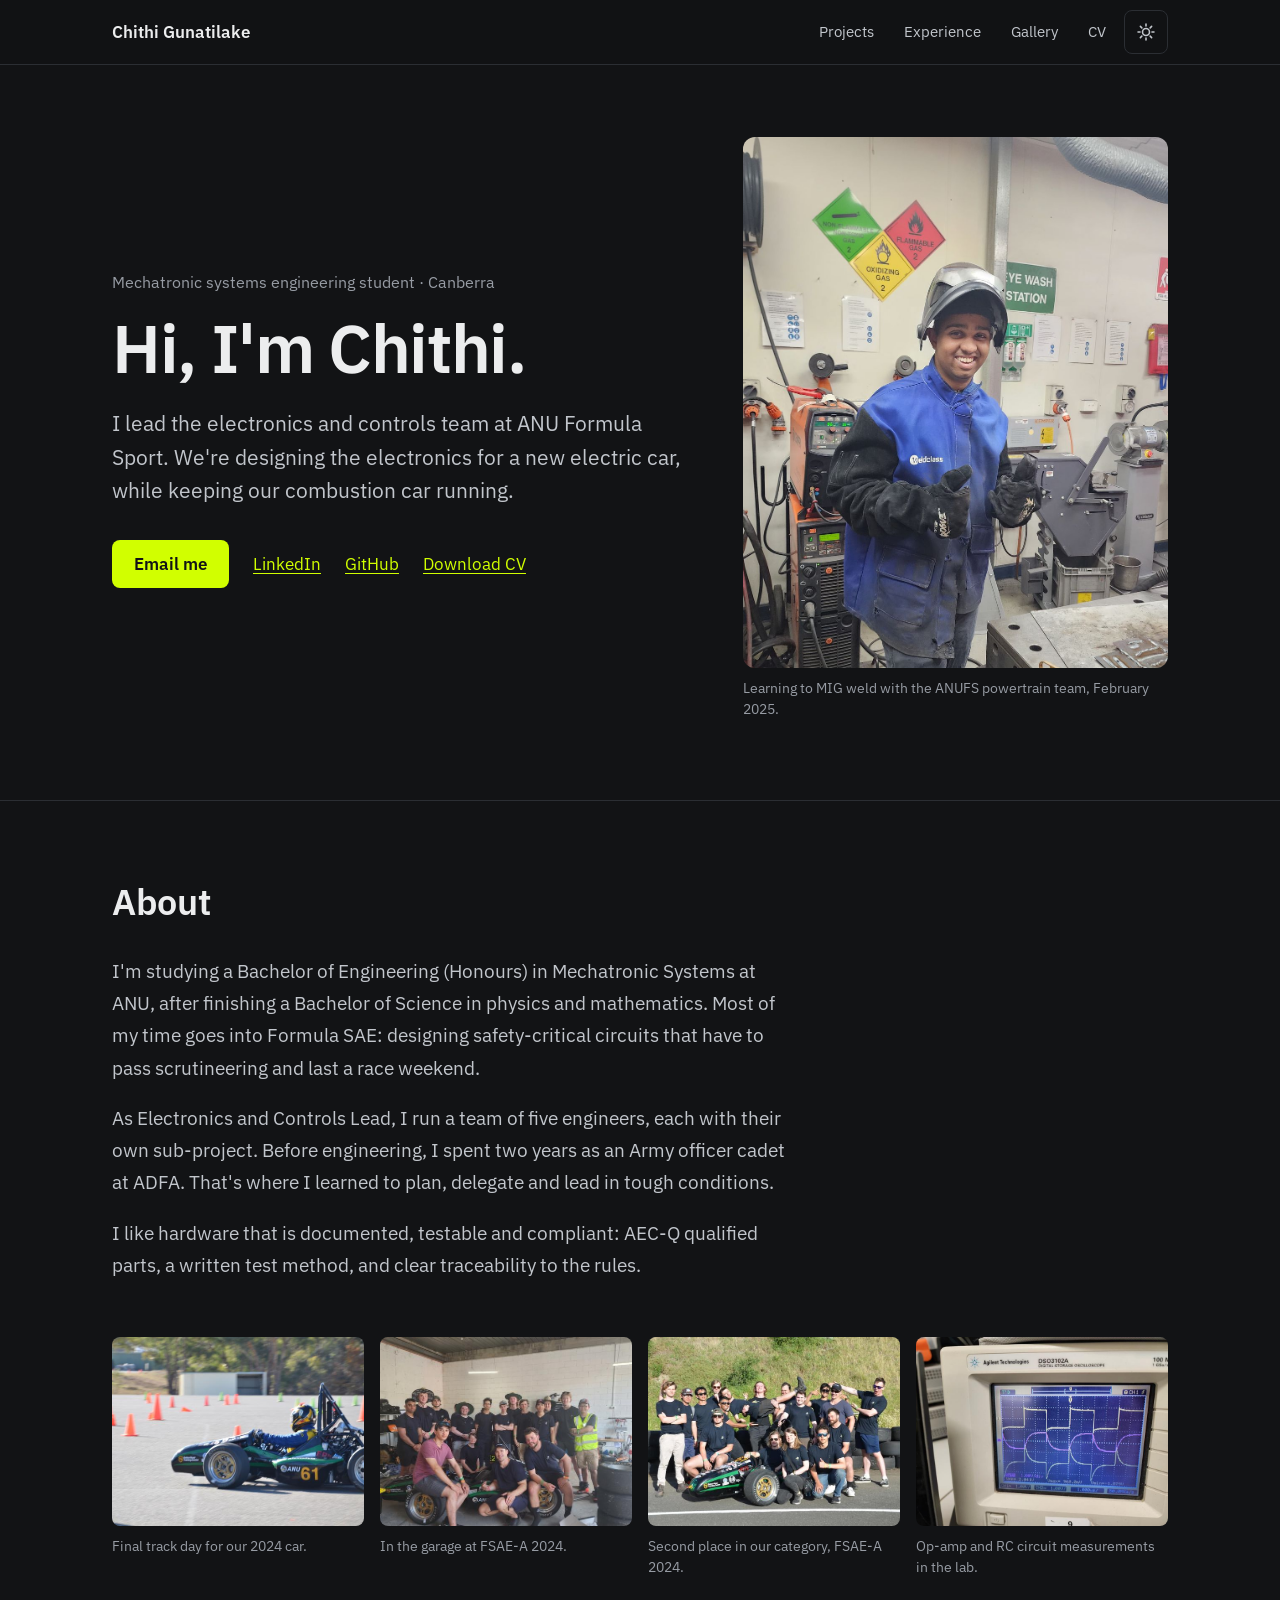
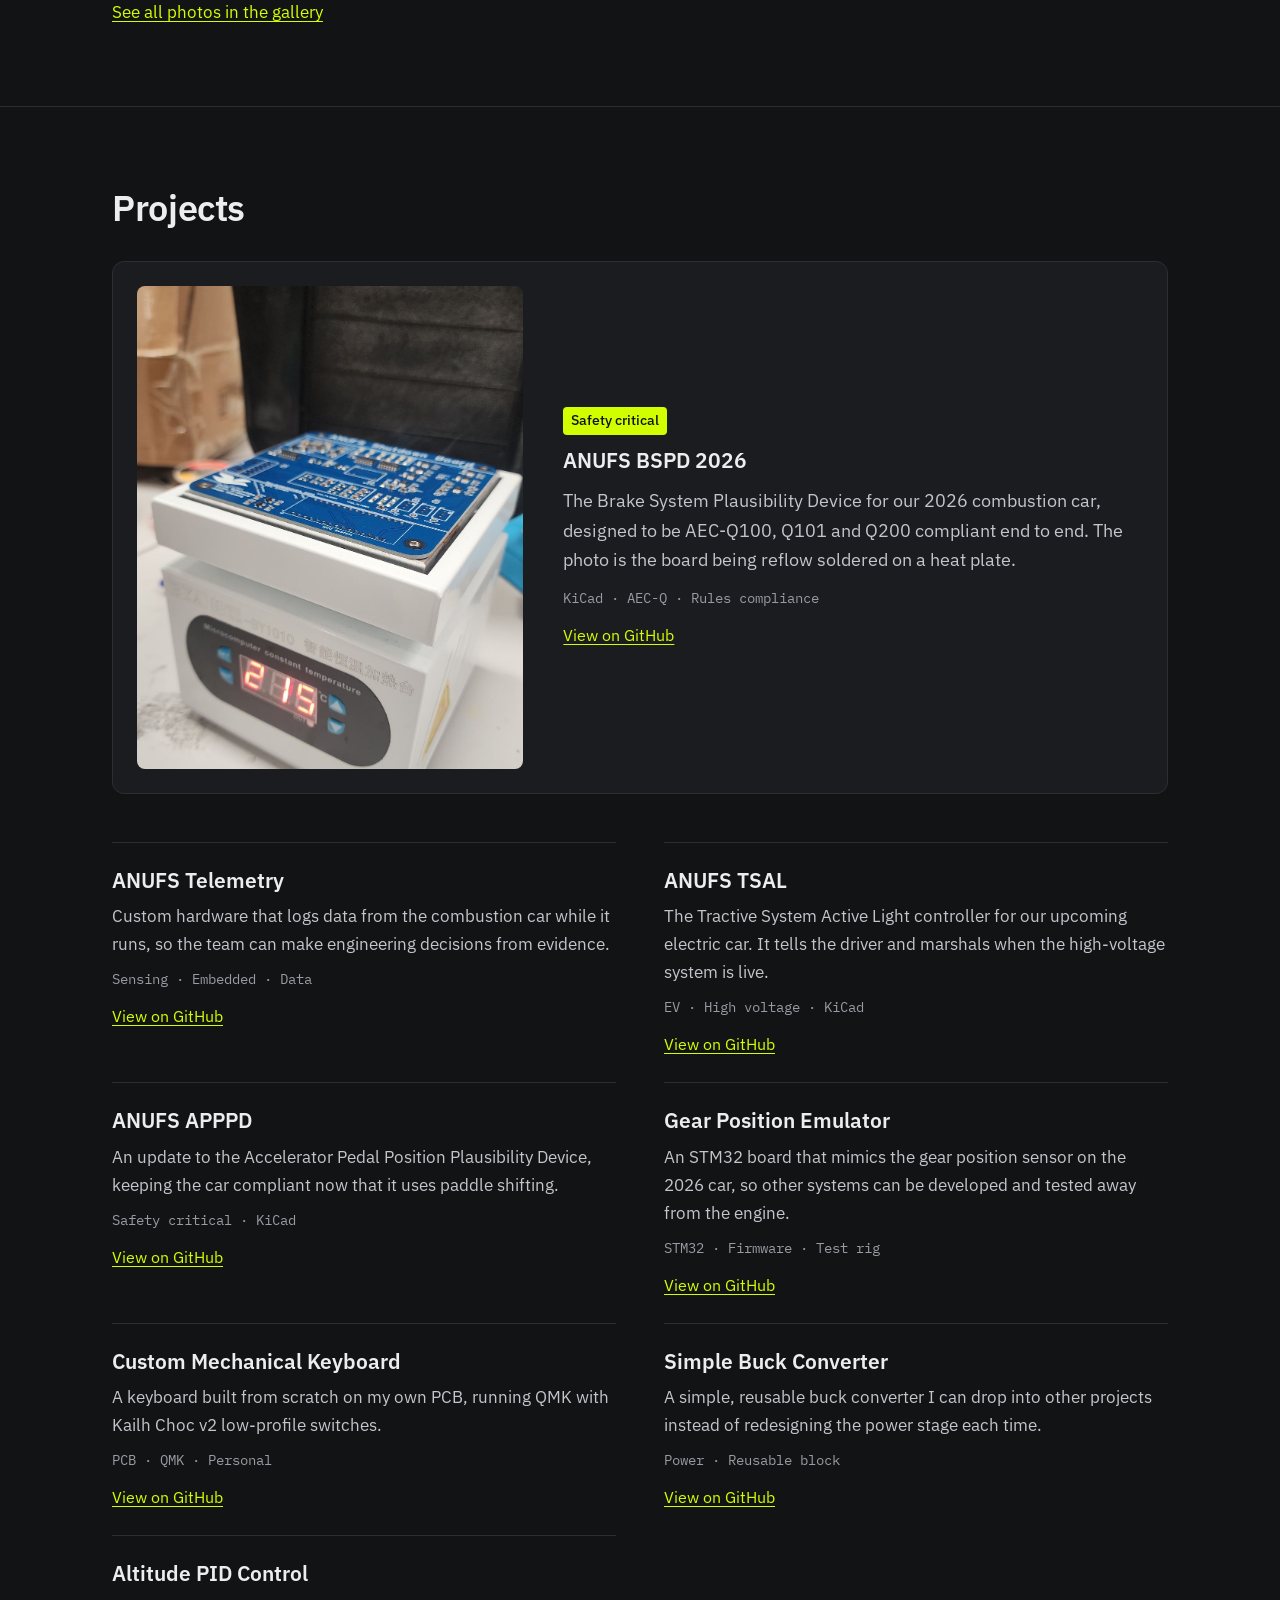
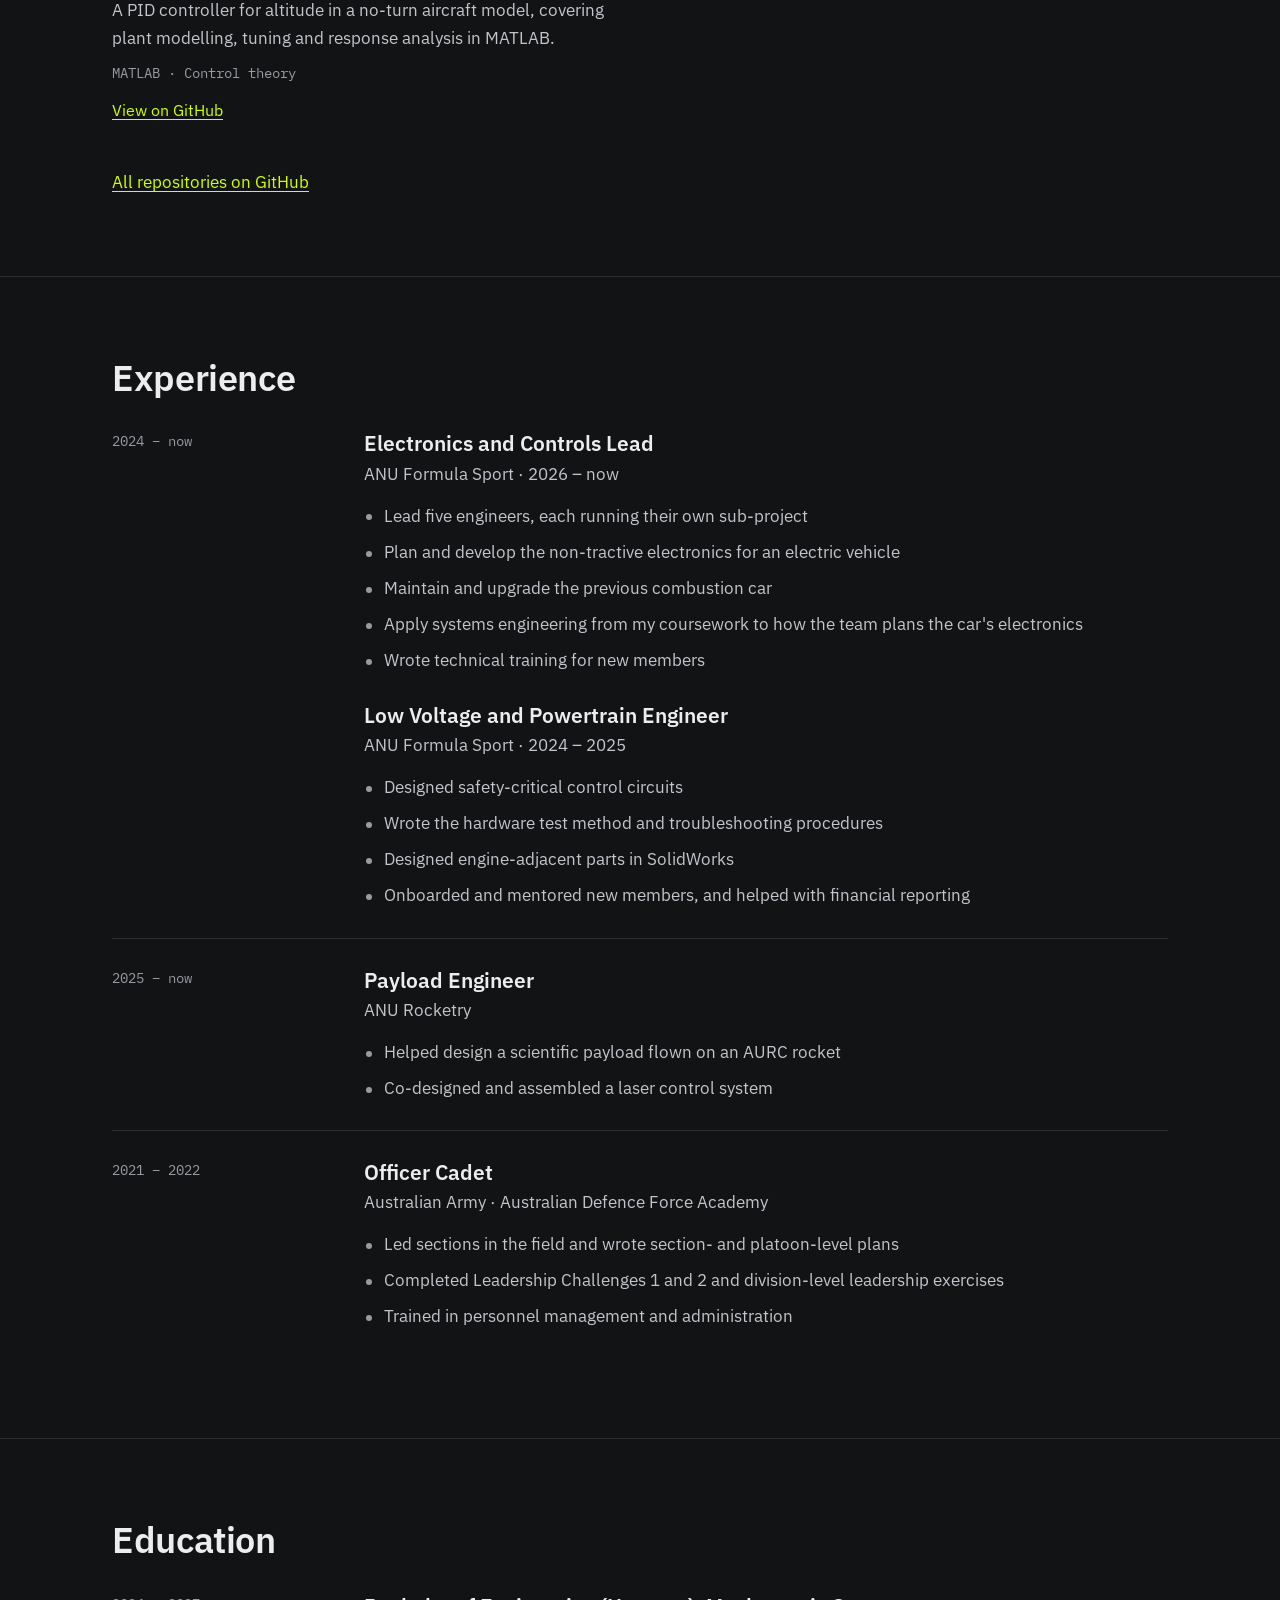
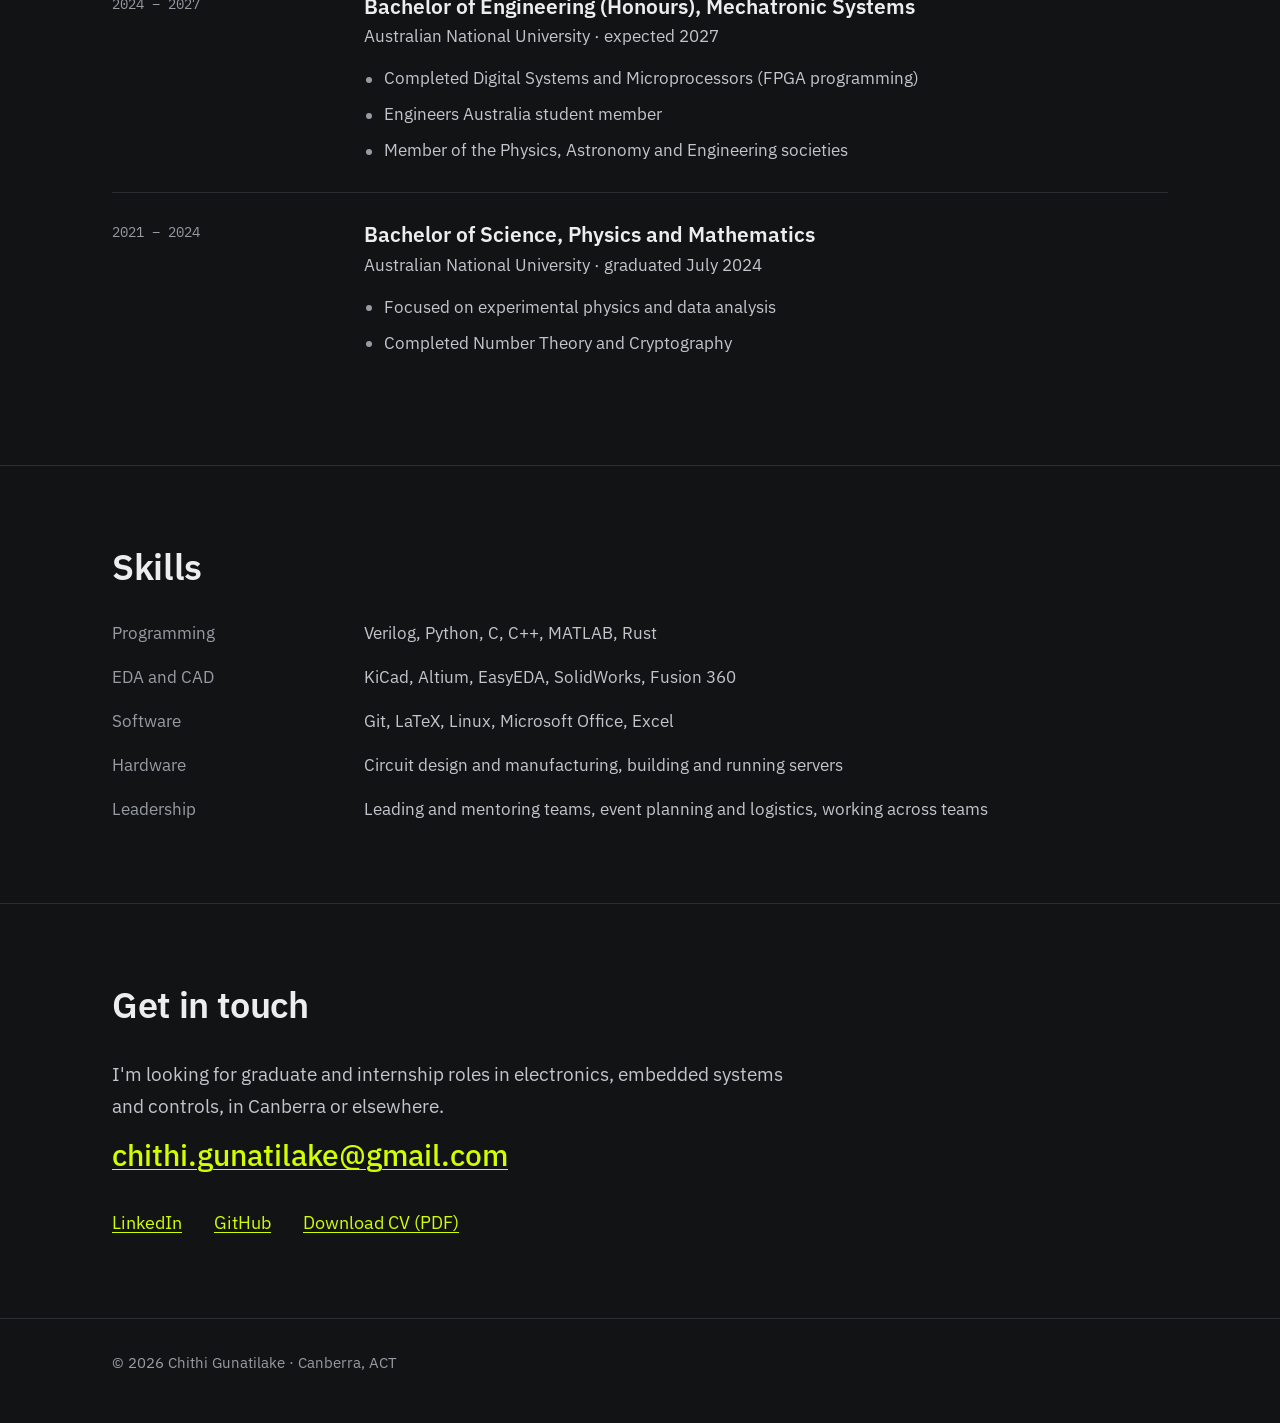
==== commit 778cd86e: "Redesign home page: dark-first, simpler layout with real photos; gallery newest first - New index.ht" ====
--- a/index.html
+++ b/index.html
@@ -1,12 +1,12 @@
 <!DOCTYPE html>
-<html lang="en-AU" data-theme="light">
+<html lang="en-AU" data-theme="dark">
 <head>
 <meta charset="UTF-8">
 <meta name="viewport" content="width=device-width, initial-scale=1.0">
 <title>Chithi Gunatilake — Mechatronic Systems Engineer</title>
 <meta name="description" content="Chithi Gunatilake — Electronics and Controls Lead at ANU Formula Sport. Mechatronic systems engineering student in Canberra building safety-critical automotive electronics.">
 <meta name="author" content="Chithi Gunatilake">
-<meta name="theme-color" content="#F4F5F6">
+<meta name="theme-color" content="#121315">
 
 <link rel="icon" href="/favicon.svg" type="image/svg+xml">
 <link rel="canonical" href="https://chithigunatilake.com/">
@@ -17,9 +17,6 @@
 <meta property="og:title" content="Chithi Gunatilake — Mechatronic Systems Engineer">
 <meta property="og:description" content="Electronics and Controls Lead at ANU Formula Sport. Safety-critical automotive electronics, FPGA, embedded systems.">
 <meta property="og:locale" content="en_AU">
-<meta name="twitter:card" content="summary">
-<meta name="twitter:title" content="Chithi Gunatilake — Mechatronic Systems Engineer">
-<meta name="twitter:description" content="Electronics and Controls Lead at ANU Formula Sport. Safety-critical automotive electronics, FPGA, embedded systems.">
 
 <script type="application/ld+json">
 {
@@ -40,432 +37,299 @@
 
 <link rel="preconnect" href="https://fonts.googleapis.com">
 <link rel="preconnect" href="https://fonts.gstatic.com" crossorigin>
-<link href="https://fonts.googleapis.com/css2?family=Plus+Jakarta+Sans:wght@400;600;700;800&family=JetBrains+Mono:wght@400;500;700&display=swap" rel="stylesheet">
-<link rel="stylesheet" href="style.css">
+<link href="https://fonts.googleapis.com/css2?family=IBM+Plex+Sans:ital,wght@0,400;0,500;0,600;1,400&family=IBM+Plex+Mono:wght@400;500&display=swap" rel="stylesheet">
+<link rel="stylesheet" href="home.css">
 
 <script>
-  /* set the theme before first paint so there is no flash */
+  /* dark by default; light only if the visitor chose it */
   (function () {
-    /* marks that scripting is live, so the reveal animation may hide content */
-    document.documentElement.classList.add("js");
     try {
-      var saved = localStorage.getItem("cg-theme");
-      var dark = saved ? saved === "dark"
-        : window.matchMedia("(prefers-color-scheme: dark)").matches;
-      document.documentElement.setAttribute("data-theme", dark ? "dark" : "light");
+      if (localStorage.getItem("cg-theme") === "light") {
+        document.documentElement.setAttribute("data-theme", "light");
+      }
     } catch (e) {}
   })();
 </script>
-
-<!-- shared icon defs -->
 </head>
 <body>
 
-<a class="skip" href="#profile">Skip to content</a>
+<a class="skip" href="#about">Skip to content</a>
 
 <svg width="0" height="0" style="position:absolute" aria-hidden="true">
   <defs>
-    <symbol id="i-mail" viewBox="0 0 16 16"><path d="M1.5 3.5h13v9h-13z" fill="none" stroke="currentColor" stroke-width="1.3"/><path d="M1.5 4l6.5 5 6.5-5" fill="none" stroke="currentColor" stroke-width="1.3"/></symbol>
-    <symbol id="i-phone" viewBox="0 0 16 16"><path d="M3 2.5h3l1 3-1.6 1.2a9 9 0 0 0 3.9 3.9L10.5 9l3 1v3a1 1 0 0 1-1.1 1A11.5 11.5 0 0 1 2 3.6 1 1 0 0 1 3 2.5z" fill="none" stroke="currentColor" stroke-width="1.3" stroke-linejoin="round"/></symbol>
-    <symbol id="i-pin" viewBox="0 0 16 16"><path d="M8 14.5S13 9.9 13 6.5a5 5 0 0 0-10 0C3 9.9 8 14.5 8 14.5z" fill="none" stroke="currentColor" stroke-width="1.3"/><circle cx="8" cy="6.3" r="1.9" fill="none" stroke="currentColor" stroke-width="1.3"/></symbol>
-    <symbol id="i-li" viewBox="0 0 16 16"><path d="M3.4 5.9h2.2v7.7H3.4zM4.5 2.4a1.3 1.3 0 1 1 0 2.6 1.3 1.3 0 0 1 0-2.6zM7.4 5.9h2.1v1.05h.03c.3-.56 1.03-1.15 2.12-1.15 2.27 0 2.69 1.44 2.69 3.32v4.48h-2.24V9.58c0-.81-.02-1.86-1.15-1.86-1.16 0-1.33.88-1.33 1.8v4.08H7.4z" fill="currentColor"/></symbol>
-    <symbol id="i-gh" viewBox="0 0 16 16"><path d="M8 .8a7.2 7.2 0 0 0-2.28 14.04c.36.07.49-.16.49-.35v-1.2C4.2 13.72 3.78 12.3 3.78 12.3c-.32-.83-.79-1.05-.79-1.05-.65-.44.05-.43.05-.43.72.05 1.09.74 1.09.74.64 1.09 1.67.78 2.08.6.06-.47.25-.79.45-.97-1.6-.18-3.28-.8-3.28-3.55 0-.79.28-1.43.74-1.93-.07-.19-.32-.92.07-1.91 0 0 .6-.19 1.98.74a6.8 6.8 0 0 1 3.6 0c1.37-.93 1.97-.74 1.97-.74.4.99.15 1.72.07 1.91.46.5.74 1.14.74 1.93 0 2.76-1.68 3.37-3.28 3.55.26.22.49.66.49 1.33v1.97c0 .19.13.42.5.35A7.2 7.2 0 0 0 8 .8z" fill="currentColor"/></symbol>
-    <symbol id="i-pdf" viewBox="0 0 16 16"><path d="M8 1.8v8.4M4.8 7.4 8 10.6l3.2-3.2M2.6 13.4h10.8" fill="none" stroke="currentColor" stroke-width="1.4" stroke-linecap="round" stroke-linejoin="round"/></symbol>
-    <symbol id="i-out" viewBox="0 0 16 16"><path d="M6 3h7v7M13 3 4 12" fill="none" stroke="currentColor" stroke-width="1.5" stroke-linecap="round" stroke-linejoin="round"/></symbol>
     <symbol id="i-sun" viewBox="0 0 16 16"><circle cx="8" cy="8" r="3.1" fill="none" stroke="currentColor" stroke-width="1.4"/><path d="M8 .9v1.8M8 13.3v1.8M15.1 8h-1.8M2.7 8H.9M13 3l-1.3 1.3M4.3 11.7 3 13M13 13l-1.3-1.3M4.3 4.3 3 3" stroke="currentColor" stroke-width="1.4" stroke-linecap="round"/></symbol>
     <symbol id="i-moon" viewBox="0 0 16 16"><path d="M13.6 9.9A6 6 0 0 1 6.1 2.4a6 6 0 1 0 7.5 7.5z" fill="none" stroke="currentColor" stroke-width="1.4" stroke-linejoin="round"/></symbol>
-
-    <!-- project glyphs: schematic-ish marks, no stock photography -->
-    <symbol id="g-board" viewBox="0 0 40 40"><rect x="4.5" y="4.5" width="31" height="31" fill="none" stroke="currentColor" stroke-width="1.2"/><rect x="14" y="14" width="12" height="12" fill="none" stroke="currentColor" stroke-width="1.2"/><path d="M20 4.5v9.5M20 26v9.5M4.5 20H14M26 20h9.5" stroke="currentColor" stroke-width="1.2"/><circle cx="20" cy="20" r="1.8" fill="currentColor"/></symbol>
-    <symbol id="g-brake" viewBox="0 0 40 40"><circle cx="20" cy="20" r="14" fill="none" stroke="currentColor" stroke-width="1.2"/><circle cx="20" cy="20" r="6" fill="none" stroke="currentColor" stroke-width="1.2"/><path d="M20 6v6M20 28v6M6 20h6M28 20h6M10 10l4.2 4.2M25.8 25.8 30 30M30 10l-4.2 4.2M14.2 25.8 10 30" stroke="currentColor" stroke-width="1.2"/></symbol>
-    <symbol id="g-signal" viewBox="0 0 40 40"><path d="M3 28h6l4-16 5 22 5-26 4 20h10" fill="none" stroke="currentColor" stroke-width="1.4" stroke-linejoin="round" stroke-linecap="round"/></symbol>
-    <symbol id="g-hv" viewBox="0 0 40 40"><path d="M22 4 11 22h7l-3 14 14-19h-7z" fill="none" stroke="currentColor" stroke-width="1.3" stroke-linejoin="round"/></symbol>
-    <symbol id="g-buck" viewBox="0 0 40 40"><path d="M3 12h10v16h14V12h10" fill="none" stroke="currentColor" stroke-width="1.4" stroke-linejoin="round"/><path d="M3 32h34" stroke="currentColor" stroke-width="1" stroke-dasharray="2 3"/></symbol>
-    <symbol id="g-key" viewBox="0 0 40 40"><rect x="3.5" y="10.5" width="33" height="19" rx="2" fill="none" stroke="currentColor" stroke-width="1.2"/><path d="M9 16h4M16 16h4M23 16h4M30 16h1.5M9 22h4M16 22h4M23 22h8M12 27.5h16" stroke="currentColor" stroke-width="1.4" stroke-linecap="round"/></symbol>
-    <symbol id="g-mcu" viewBox="0 0 40 40"><rect x="10.5" y="10.5" width="19" height="19" fill="none" stroke="currentColor" stroke-width="1.2"/><path d="M15 10.5V6M20 10.5V6M25 10.5V6M15 29.5V34M20 29.5V34M25 29.5V34M10.5 15H6M10.5 20H6M10.5 25H6M29.5 15H34M29.5 20H34M29.5 25H34" stroke="currentColor" stroke-width="1.2"/></symbol>
-    <symbol id="g-pid" viewBox="0 0 40 40"><path d="M3 30c6 0 6-19 12-19s6 12 10 12 6-5 12-5" fill="none" stroke="currentColor" stroke-width="1.4" stroke-linecap="round"/><path d="M3 34h34M3 34V5" stroke="currentColor" stroke-width="1"/></symbol>
-    <symbol id="g-led" viewBox="0 0 40 40"><path d="M14 26V14l12 6z" fill="none" stroke="currentColor" stroke-width="1.3" stroke-linejoin="round"/><path d="M26 13v14M3 20h11M26 20h11" stroke="currentColor" stroke-width="1.3"/><path d="M28 12l4-4M31 15l4-4" stroke="currentColor" stroke-width="1.2" stroke-linecap="round"/></symbol>
   </defs>
 </svg>
 
-<!-- ---------- top rail ---------- -->
-<div class="rail">
-  <a class="monogram" href="/" title="Back to Chithi's sites">CG</a>
-  <div class="rail-actions">
-    <a class="chip-btn" href="Chithi_Gunatilake_CV.pdf" download><svg aria-hidden="true"><use href="#i-pdf"/></svg><span class="lbl">Download CV</span></a>
-    <a class="chip-btn" href="/gallery">Gallery</a>
-    <button class="chip-btn" id="themeBtn" type="button" aria-label="Switch to dark theme">
-      <svg aria-hidden="true" id="themeIcon"><use href="#i-moon"/></svg>
-    </button>
+<header class="nav">
+  <div class="wrap">
+    <a class="brand" href="/">Chithi Gunatilake</a>
+    <nav class="nav-links" aria-label="Main">
+      <a href="#projects">Projects</a>
+      <a href="#experience">Experience</a>
+      <a href="/gallery">Gallery</a>
+      <a href="Chithi_Gunatilake_CV.pdf" download>CV</a>
+      <button class="theme-btn" id="themeBtn" type="button" aria-label="Switch to light theme">
+        <svg aria-hidden="true"><use id="themeIcon" href="#i-sun"/></svg>
+      </button>
+    </nav>
   </div>
-</div>
-
-<!-- ---------- hero ---------- -->
-<header class="hero" id="hero">
-  <div class="hero-grid" aria-hidden="true"></div>
-  <div class="glass a" aria-hidden="true"></div>
-  <div class="glass b" aria-hidden="true"></div>
-  <div class="glass c" aria-hidden="true"></div>
-
-  <div class="hero-stage">
-    <p class="hero-eyebrow">Mechatronic Systems Engineering</p>
-    <h1 class="hero-title"><span class="ln">Chithi</span><span class="ln">Gunatilake</span></h1>
-    <p class="hero-sub">I lead the electronics and controls team at ANU Formula Sport. We're developing the electronics for a new electric car while keeping the combustion car running.</p>
-
-    <div class="hero-meta">
-      <span><svg aria-hidden="true"><use href="#i-pin"/></svg>Canberra, ACT</span>
-      <a href="mailto:chithi.gunatilake@gmail.com"><svg aria-hidden="true"><use href="#i-mail"/></svg>chithi.gunatilake@gmail.com</a>
-      <a href="https://www.linkedin.com/in/chithi-gunatilake" target="_blank" rel="noopener"><svg aria-hidden="true"><use href="#i-li"/></svg>LinkedIn</a>
-      <a href="https://github.com/chithigun23" target="_blank" rel="noopener"><svg aria-hidden="true"><use href="#i-gh"/></svg>GitHub</a>
-      <a href="Chithi_Gunatilake_CV.pdf" download><svg aria-hidden="true"><use href="#i-pdf"/></svg>Download CV</a>
+</header>
+
+<main>
+  <div class="hero">
+    <div class="wrap">
+      <div>
+        <p class="kicker">Mechatronic systems engineering student · Canberra</p>
+        <h1>Hi, I'm Chithi.</h1>
+        <p class="lede">I lead the electronics and controls team at ANU Formula Sport. We're designing the electronics for a new electric car, while keeping our combustion car running.</p>
+        <div class="actions">
+          <a class="btn" href="mailto:chithi.gunatilake@gmail.com">Email me</a>
+          <a href="https://www.linkedin.com/in/chithi-gunatilake" target="_blank" rel="noopener">LinkedIn</a>
+          <a href="https://github.com/chithigun23" target="_blank" rel="noopener">GitHub</a>
+          <a href="Chithi_Gunatilake_CV.pdf" download>Download CV</a>
+        </div>
+      </div>
+      <figure class="hero-photo">
+        <img src="gallery/2025-02-21_151649.jpg" width="1013" height="1800" alt="Chithi in welding gear in the workshop">
+        <figcaption>Learning to MIG weld with the ANUFS powertrain team, February 2025.</figcaption>
+      </figure>
     </div>
   </div>
 
-  <div class="hero-hint">Scroll to descend</div>
-</header>
-
-<!-- ---------- deck ---------- -->
-<main class="deck">
-
-  <!-- 01 profile -->
-  <section class="section" id="profile" data-label="01 / Profile">
-    <div class="section-inner">
-      <div class="section-head rv">
-        <h2>Electronics for cars that have to pass scrutineering.</h2>
-        <p class="tag">01 / Profile</p>
-      </div>
-
-      <div class="profile">
-        <div class="rv">
-          <p>I'm a <strong>mechatronic systems engineering</strong> student at the Australian National University, after completing a physics and mathematics degree. I design <strong>safety-critical circuits for Formula SAE cars</strong> that have to pass scrutineering and hold up through a race weekend.</p>
-          <p>As Electronics and Controls Lead at ANU Formula Sport I run a team of five engineers, each owning a sub-project, while we plan the non-tractive electronics for a new electric vehicle and keep the existing combustion car running. Before university engineering, two years as an <strong>Army officer cadet at ADFA</strong> taught me how to plan, delegate and lead when conditions are bad — which turns out to be most of a competition build season.</p>
-          <p>I care about designs that are <strong>documented, testable and compliant</strong>: AEC-Q qualified parts, written test methodology, and rules traceability, rather than a board that works on the bench and nowhere else.</p>
-        </div>
-
-        <div class="stats rv">
-          <div class="stat"><div class="stat-n"><em>12</em></div><div class="stat-l">Public repositories</div></div>
-          <div class="stat"><div class="stat-n">8</div><div class="stat-l">Completed projects</div></div>
-        </div>
-      </div>
-    </div>
-  </section>
-
-  <!-- 02 experience -->
-  <section class="section" id="experience" data-label="02 / Experience">
-    <div class="section-inner">
-      <div class="section-head rv">
-        <h2>Experience</h2>
-        <p class="tag">02 / Roles</p>
-      </div>
-
-      <div class="timeline">
-
-        <article class="tl-item rv">
-          <div class="tl-when mono"><b>2024 &ndash; current</b>ANU Formula Sport</div>
-          <div class="tl-body">
-            <div class="role-card">
-              <p class="role-org">ANU Formula Sport &middot; Formula SAE</p>
-              <h3 class="role-title">Electronics and Controls Lead</h3>
-              <span class="role-span mono">2026 &ndash; current</span>
-              <ul class="bullets">
-                <li>Applying systems engineering principles from coursework to how our multidisciplinary team plans and develops the car's electronics</li>
-                <li>Leading 5 engineers, each running an individual sub-project</li>
-                <li>Planning and developing the non-tractive electronic systems for an electric vehicle</li>
-                <li>Upkeep and upgrades on the previous internal combustion vehicle</li>
-                <li>Developed technical training programs for new members</li>
-              </ul>
-            </div>
-
-            <div class="role-card">
-              <p class="role-org">ANU Formula Sport &middot; Formula SAE</p>
-              <h3 class="role-title">Low Voltage and Powertrain Engineer</h3>
-              <span class="role-span mono">2024 &ndash; 2025</span>
-              <ul class="bullets">
-                <li>Designed safety-critical control circuits</li>
-                <li>Created hardware testing methodology and troubleshooting procedures</li>
-                <li>Onboarded and mentored new members</li>
-                <li>Designed engine-adjacent components in SolidWorks within a small engineering team</li>
-                <li>Assisted in the financial reporting process</li>
-              </ul>
-            </div>
+  <section id="about">
+    <div class="wrap">
+      <h2>About</h2>
+      <div class="prose">
+        <p>I'm studying a Bachelor of Engineering (Honours) in Mechatronic Systems at ANU, after finishing a Bachelor of Science in physics and mathematics. Most of my time goes into Formula SAE: designing safety-critical circuits that have to pass scrutineering and last a race weekend.</p>
+        <p>As Electronics and Controls Lead, I run a team of five engineers, each with their own sub-project. Before engineering, I spent two years as an Army officer cadet at ADFA. That's where I learned to plan, delegate and lead in tough conditions.</p>
+        <p>I like hardware that is documented, testable and compliant: AEC-Q qualified parts, a written test method, and clear traceability to the rules.</p>
+      </div>
+
+      <div class="strip">
+        <figure>
+          <img src="gallery/thumbs/2025-06-20_142044.jpg" width="720" height="477" loading="lazy" alt="The 2024 ANU Formula Sport car on track">
+          <figcaption>Final track day for our 2024 car.</figcaption>
+        </figure>
+        <figure>
+          <img src="gallery/thumbs/2024-12-07_145231.jpg" width="720" height="405" loading="lazy" alt="The team with the car in the competition garage">
+          <figcaption>In the garage at FSAE-A 2024.</figcaption>
+        </figure>
+        <figure>
+          <img src="gallery/thumbs/2024-12-09_043947.jpg" width="720" height="477" loading="lazy" alt="The team celebrating with the car after the competition">
+          <figcaption>Second place in our category, FSAE-A 2024.</figcaption>
+        </figure>
+        <figure>
+          <img src="gallery/thumbs/2023-09-26_170448.jpg" width="720" height="540" loading="lazy" alt="Oscilloscope showing an RC circuit response">
+          <figcaption>Op-amp and RC circuit measurements in the lab.</figcaption>
+        </figure>
+      </div>
+      <p class="more"><a href="/gallery">See all photos in the gallery</a></p>
+    </div>
+  </section>
+
+  <section id="projects">
+    <div class="wrap">
+      <h2>Projects</h2>
+
+      <article class="featured">
+        <img src="gallery/2025-10-14_202549.jpg" width="1013" height="1800" loading="lazy" alt="A blue BSPD circuit board on a heat plate during reflow soldering">
+        <div>
+          <span class="label">Safety critical</span>
+          <h3>ANUFS BSPD 2026</h3>
+          <p>The Brake System Plausibility Device for our 2026 combustion car, designed to be AEC-Q100, Q101 and Q200 compliant end to end. The photo is the board being reflow soldered on a heat plate.</p>
+          <p class="tags mono">KiCad · AEC-Q · Rules compliance</p>
+          <a class="repo" href="https://github.com/chithigun23/ANUFS-BSPD-2026" target="_blank" rel="noopener">View on GitHub</a>
+        </div>
+      </article>
+
+      <div class="proj-list">
+        <article class="proj">
+          <h3>ANUFS Telemetry</h3>
+          <p>Custom hardware that logs data from the combustion car while it runs, so the team can make engineering decisions from evidence.</p>
+          <p class="tags mono">Sensing · Embedded · Data</p>
+          <a href="https://github.com/chithigun23/ANUFS-Telemetry" target="_blank" rel="noopener">View on GitHub</a>
+        </article>
+        <article class="proj">
+          <h3>ANUFS TSAL</h3>
+          <p>The Tractive System Active Light controller for our upcoming electric car. It tells the driver and marshals when the high-voltage system is live.</p>
+          <p class="tags mono">EV · High voltage · KiCad</p>
+          <a href="https://github.com/chithigun23/ANUFS-TSAL" target="_blank" rel="noopener">View on GitHub</a>
+        </article>
+        <article class="proj">
+          <h3>ANUFS APPPD</h3>
+          <p>An update to the Accelerator Pedal Position Plausibility Device, keeping the car compliant now that it uses paddle shifting.</p>
+          <p class="tags mono">Safety critical · KiCad</p>
+          <a href="https://github.com/chithigun23/ANUFS-APPPD" target="_blank" rel="noopener">View on GitHub</a>
+        </article>
+        <article class="proj">
+          <h3>Gear Position Emulator</h3>
+          <p>An STM32 board that mimics the gear position sensor on the 2026 car, so other systems can be developed and tested away from the engine.</p>
+          <p class="tags mono">STM32 · Firmware · Test rig</p>
+          <a href="https://github.com/chithigun23/ANUFS-GearPositionSTM" target="_blank" rel="noopener">View on GitHub</a>
+        </article>
+        <article class="proj">
+          <h3>Custom Mechanical Keyboard</h3>
+          <p>A keyboard built from scratch on my own PCB, running QMK with Kailh Choc v2 low-profile switches.</p>
+          <p class="tags mono">PCB · QMK · Personal</p>
+          <a href="https://github.com/chithigun23/CustomMechanicalKeyboard" target="_blank" rel="noopener">View on GitHub</a>
+        </article>
+        <article class="proj">
+          <h3>Simple Buck Converter</h3>
+          <p>A simple, reusable buck converter I can drop into other projects instead of redesigning the power stage each time.</p>
+          <p class="tags mono">Power · Reusable block</p>
+          <a href="https://github.com/chithigun23/simpleBuckConverter" target="_blank" rel="noopener">View on GitHub</a>
+        </article>
+        <article class="proj">
+          <h3>Altitude PID Control</h3>
+          <p>A PID controller for altitude in a no-turn aircraft model, covering plant modelling, tuning and response analysis in MATLAB.</p>
+          <p class="tags mono">MATLAB · Control theory</p>
+          <a href="https://github.com/chithigun23/controlSystemsProject" target="_blank" rel="noopener">View on GitHub</a>
+        </article>
+      </div>
+      <p class="more"><a href="https://github.com/chithigun23?tab=repositories" target="_blank" rel="noopener">All repositories on GitHub</a></p>
+    </div>
+  </section>
+
+  <section id="experience">
+    <div class="wrap">
+      <h2>Experience</h2>
+
+      <div class="row">
+        <div><p class="mono when">2024 – now</p></div>
+        <div>
+          <h3>Electronics and Controls Lead</h3>
+          <p class="org">ANU Formula Sport · 2026 – now</p>
+          <ul class="bul">
+            <li>Lead five engineers, each running their own sub-project</li>
+            <li>Plan and develop the non-tractive electronics for an electric vehicle</li>
+            <li>Maintain and upgrade the previous combustion car</li>
+            <li>Apply systems engineering from my coursework to how the team plans the car's electronics</li>
+            <li>Wrote technical training for new members</li>
+          </ul>
+          <div class="sub-role">
+            <h3>Low Voltage and Powertrain Engineer</h3>
+            <p class="org">ANU Formula Sport · 2024 – 2025</p>
+            <ul class="bul">
+              <li>Designed safety-critical control circuits</li>
+              <li>Wrote the hardware test method and troubleshooting procedures</li>
+              <li>Designed engine-adjacent parts in SolidWorks</li>
+              <li>Onboarded and mentored new members, and helped with financial reporting</li>
+            </ul>
           </div>
-        </article>
-
-        <article class="tl-item rv">
-          <div class="tl-when mono"><b>2025 &ndash; current</b>ANU Rocketry</div>
-          <div class="tl-body">
-            <div class="role-card">
-              <p class="role-org">ANU Rocketry</p>
-              <h3 class="role-title">Payload Engineer</h3>
-              <span class="role-span mono">2025 &ndash; current</span>
-              <ul class="bullets">
-                <li>Supported the engineering design process for a scientific payload flown on an AURC rocket</li>
-                <li>Co-designed and assembled a laser control system</li>
-              </ul>
-            </div>
-          </div>
-        </article>
-
-        <article class="tl-item rv">
-          <div class="tl-when mono"><b>2021 &ndash; 2022</b>Australian Defence Force</div>
-          <div class="tl-body">
-            <div class="role-card">
-              <p class="role-org">Australian Army &middot; Australian Defence Force Academy</p>
-              <h3 class="role-title">Trainee Officer (Officer Cadet)</h3>
-              <span class="role-span mono">2021 &ndash; 2022</span>
-              <ul class="bullets">
-                <li>Led sections in a field environment</li>
-                <li>Developed section- and platoon-level plans for operations</li>
-                <li>Demonstrated leadership under arduous conditions through Leadership Challenges 1 and 2, division-level leadership and followership exercises</li>
-                <li>Trained in personnel management and administration</li>
-              </ul>
-            </div>
-          </div>
-        </article>
-
-      </div>
-    </div>
-  </section>
-
-  <!-- 03 projects -->
-  <section class="section" id="projects" data-label="03 / Projects">
-    <div class="section-inner">
-      <div class="section-head rv">
-        <h2>Boards, firmware and control loops.</h2>
-        <p class="tag">03 / Selected work</p>
-      </div>
-
-      <div class="proj-grid rv">
-
-        <article class="proj">
-          <div class="proj-top">
-            <svg class="proj-glyph" aria-hidden="true"><use href="#g-signal"/></svg>
-            <span class="proj-id mono">P.01</span>
-          </div>
-          <h3>ANUFS Telemetry</h3>
-          <p>Custom hardware that records data from the combustion Formula SAE car while it runs, giving the team evidence to guide engineering decisions.</p>
-          <div class="chips"><span class="chip">Sensing</span><span class="chip">Embedded</span><span class="chip">Data</span></div>
-          <a class="proj-link" href="https://github.com/chithigun23/ANUFS-Telemetry" target="_blank" rel="noopener">Repository <svg aria-hidden="true"><use href="#i-out"/></svg></a>
-        </article>
-        <article class="proj">
-          <div class="proj-top">
-            <svg class="proj-glyph" aria-hidden="true"><use href="#g-key"/></svg>
-            <span class="proj-id mono">P.02</span>
-          </div>
-          <h3>Custom Mechanical Keyboard</h3>
-          <p>A from-scratch PCB mechanical keyboard running QMK on Kailh Choc v2 Hide Mountain low-profile switches.</p>
-          <div class="chips"><span class="chip">QMK</span><span class="chip">PCB</span><span class="chip">Personal</span></div>
-          <a class="proj-link" href="https://github.com/chithigun23/CustomMechanicalKeyboard" target="_blank" rel="noopener">Repository <svg aria-hidden="true"><use href="#i-out"/></svg></a>
-        </article>
-        <article class="proj">
-          <div class="proj-top">
-            <svg class="proj-glyph" aria-hidden="true"><use href="#g-brake"/></svg>
-            <span class="proj-id mono">P.03</span>
-          </div>
-          <h3>ANUFS BSPD 2026</h3>
-          <p>Brake System Plausibility Device for the 2026 Formula SAE combustion car, designed to be AEC-Q100 / Q101 / Q200 compliant end to end.</p>
-          <div class="chips"><span class="chip hot">Safety critical</span><span class="chip">KiCad</span><span class="chip">AEC-Q</span></div>
-          <a class="proj-link" href="https://github.com/chithigun23/ANUFS-BSPD-2026" target="_blank" rel="noopener">Repository <svg aria-hidden="true"><use href="#i-out"/></svg></a>
-        </article>
-        <article class="proj">
-          <div class="proj-top">
-            <svg class="proj-glyph" aria-hidden="true"><use href="#g-board"/></svg>
-            <span class="proj-id mono">P.04</span>
-          </div>
-          <h3>ANUFS APPPD</h3>
-          <p>An update to the Accelerator Pedal Position Plausibility Device, keeping the car compliant now that it runs a paddle shift system.</p>
-          <div class="chips"><span class="chip hot">Safety critical</span><span class="chip">KiCad</span><span class="chip">Rules compliance</span></div>
-          <a class="proj-link" href="https://github.com/chithigun23/ANUFS-APPPD" target="_blank" rel="noopener">Repository <svg aria-hidden="true"><use href="#i-out"/></svg></a>
-        </article>
-        <article class="proj">
-          <div class="proj-top">
-            <svg class="proj-glyph" aria-hidden="true"><use href="#g-mcu"/></svg>
-            <span class="proj-id mono">P.05</span>
-          </div>
-          <h3>Gear Position Emulator</h3>
-          <p>An STM32-based board that mimics a gear position sensor for the 2026 ICE car, so downstream systems can be developed and tested off the engine.</p>
-          <div class="chips"><span class="chip">STM32</span><span class="chip">Firmware</span><span class="chip">Test rig</span></div>
-          <a class="proj-link" href="https://github.com/chithigun23/ANUFS-GearPositionSTM" target="_blank" rel="noopener">Repository <svg aria-hidden="true"><use href="#i-out"/></svg></a>
-        </article>
-        <article class="proj">
-          <div class="proj-top">
-            <svg class="proj-glyph" aria-hidden="true"><use href="#g-buck"/></svg>
-            <span class="proj-id mono">P.06</span>
-          </div>
-          <h3>Simple Buck Converter</h3>
-          <p>A deliberately simple, reusable buck converter design meant to be dropped into other projects without redesigning the power stage each time.</p>
-          <div class="chips"><span class="chip">Power</span><span class="chip">Reusable block</span></div>
-          <a class="proj-link" href="https://github.com/chithigun23/simpleBuckConverter" target="_blank" rel="noopener">Repository <svg aria-hidden="true"><use href="#i-out"/></svg></a>
-        </article>
-        <article class="proj">
-          <div class="proj-top">
-            <svg class="proj-glyph" aria-hidden="true"><use href="#g-pid"/></svg>
-            <span class="proj-id mono">P.07</span>
-          </div>
-          <h3>Altitude PID Control</h3>
-          <p>PID control system design for altitude regulation in a no-turn aircraft model — plant modelling, tuning and response analysis in MATLAB.</p>
-          <div class="chips"><span class="chip">MATLAB</span><span class="chip">Control theory</span></div>
-          <a class="proj-link" href="https://github.com/chithigun23/controlSystemsProject" target="_blank" rel="noopener">Repository <svg aria-hidden="true"><use href="#i-out"/></svg></a>
-        </article>
-        <article class="proj">
-          <div class="proj-top">
-            <svg class="proj-glyph" aria-hidden="true"><use href="#g-hv"/></svg>
-            <span class="proj-id mono">P.08</span>
-          </div>
-          <h3>ANUFS TSAL</h3>
-          <p>Tractive System Active Light controller for the upcoming ANU Formula Sport electric vehicle — the driver- and marshal-facing indicator of a live HV system.</p>
-          <div class="chips"><span class="chip">EV</span><span class="chip">High voltage</span><span class="chip">KiCad</span></div>
-          <a class="proj-link" href="https://github.com/chithigun23/ANUFS-TSAL" target="_blank" rel="noopener">Repository <svg aria-hidden="true"><use href="#i-out"/></svg></a>
-        </article>
-
-      </div>
-
-      <div class="proj-more rv">
-        <a class="chip-btn" href="https://github.com/chithigun23?tab=repositories" target="_blank" rel="noopener">
-          <svg aria-hidden="true"><use href="#i-gh"/></svg><span class="lbl">All repositories</span>
-        </a>
-      </div>
-    </div>
-  </section>
-
-  <!-- 04 education -->
-  <section class="section" id="education" data-label="04 / Education">
-    <div class="section-inner">
-      <div class="section-head rv">
-        <h2>Education</h2>
-        <p class="tag">04 / Australian National University</p>
-      </div>
-
-      <div class="edu-grid rv">
-        <article class="edu">
-          <span class="edu-when mono">2024 &ndash; 2027 (expected)</span>
+        </div>
+      </div>
+
+      <div class="row">
+        <div><p class="mono when">2025 – now</p></div>
+        <div>
+          <h3>Payload Engineer</h3>
+          <p class="org">ANU Rocketry</p>
+          <ul class="bul">
+            <li>Helped design a scientific payload flown on an AURC rocket</li>
+            <li>Co-designed and assembled a laser control system</li>
+          </ul>
+        </div>
+      </div>
+
+      <div class="row">
+        <div><p class="mono when">2021 – 2022</p></div>
+        <div>
+          <h3>Officer Cadet</h3>
+          <p class="org">Australian Army · Australian Defence Force Academy</p>
+          <ul class="bul">
+            <li>Led sections in the field and wrote section- and platoon-level plans</li>
+            <li>Completed Leadership Challenges 1 and 2 and division-level leadership exercises</li>
+            <li>Trained in personnel management and administration</li>
+          </ul>
+        </div>
+      </div>
+    </div>
+  </section>
+
+  <section id="education">
+    <div class="wrap">
+      <h2>Education</h2>
+      <div class="row">
+        <div><p class="mono when">2024 – 2027</p></div>
+        <div>
           <h3>Bachelor of Engineering (Honours), Mechatronic Systems</h3>
-          <p class="where mono">Australian National University</p>
-          <ul class="bullets">
+          <p class="org">Australian National University · expected 2027</p>
+          <ul class="bul">
             <li>Completed Digital Systems and Microprocessors (FPGA programming)</li>
-            <li>Strong involvement in multiple student teams and societies</li>
-            <li>Engineers Australia Student Member</li>
-            <li>Member of the Physics, Astronomy and Engineering Societies</li>
-          </ul>
-        </article>
-
-        <article class="edu">
-          <span class="edu-when mono">2021 &ndash; 2024 &middot; Graduated</span>
+            <li>Engineers Australia student member</li>
+            <li>Member of the Physics, Astronomy and Engineering societies</li>
+          </ul>
+        </div>
+      </div>
+      <div class="row">
+        <div><p class="mono when">2021 – 2024</p></div>
+        <div>
           <h3>Bachelor of Science, Physics and Mathematics</h3>
-          <p class="where mono">Australian National University &middot; graduated 10 JUL 2024</p>
-          <ul class="bullets">
-            <li>Excelled in experimental physics and data analysis</li>
+          <p class="org">Australian National University · graduated July 2024</p>
+          <ul class="bul">
+            <li>Focused on experimental physics and data analysis</li>
             <li>Completed Number Theory and Cryptography</li>
           </ul>
-        </article>
-      </div>
-    </div>
-  </section>
-
-  <!-- 05 skills -->
-  <section class="section" id="skills" data-label="05 / Skills">
-    <div class="section-inner">
-      <div class="section-head rv">
-        <h2>Toolchain</h2>
-        <p class="tag">05 / Skills matrix</p>
-      </div>
-
-      <div class="matrix rv">
-        <div class="mrow">
-          <div class="mkey">Programming</div>
-          <div class="mval">
-            <span class="skill">Verilog</span><span class="skill">Python</span><span class="skill">C</span>
-            <span class="skill">C++</span><span class="skill">MATLAB</span><span class="skill">Rust</span>
-          </div>
-        </div>
-        <div class="mrow">
-          <div class="mkey">EDA / CAD</div>
-          <div class="mval">
-            <span class="skill">KiCad</span><span class="skill">Altium</span><span class="skill">EasyEDA</span>
-            <span class="skill">SolidWorks</span><span class="skill">Fusion 360</span>
-          </div>
-        </div>
-        <div class="mrow">
-          <div class="mkey">Software</div>
-          <div class="mval">
-            <span class="skill">Git</span><span class="skill">LaTeX</span><span class="skill">Linux</span>
-            <span class="skill">Microsoft Office</span><span class="skill">Excel</span>
-          </div>
-        </div>
-        <div class="mrow">
-          <div class="mkey">Hardware</div>
-          <div class="mval plain">Circuit design and manufacturing, server administration, computer and server building.</div>
-        </div>
-        <div class="mrow">
-          <div class="mkey">Leadership</div>
-          <div class="mval plain">Team leadership and mentoring; event planning and logistics; cross-team collaboration.</div>
-        </div>
-      </div>
-    </div>
-  </section>
-
-  <!-- 06 contact -->
-  <section class="section contact" id="contact" data-label="06 / Contact">
-    <div class="section-inner">
-      <p class="tag rv">06 / Get in touch</p>
-      <h2 class="rv">Interested in working together?<br><em>Get in touch.</em></h2>
-      <p class="contact-lead rv">Open to graduate and internship roles in electronics, embedded systems and controls — in Canberra or anywhere the hardware is interesting.</p>
-
-      <div class="contact-list rv">
-        <a class="crow" href="mailto:chithi.gunatilake@gmail.com">
-          <span class="crow-k mono">Email</span>
-          <span class="crow-v">chithi.gunatilake@gmail.com</span>
-          <svg aria-hidden="true"><use href="#i-out"/></svg>
-        </a>
-        <a class="crow" href="https://www.linkedin.com/in/chithi-gunatilake" target="_blank" rel="noopener">
-          <span class="crow-k mono">LinkedIn</span>
-          <span class="crow-v">in/chithi-gunatilake</span>
-          <svg aria-hidden="true"><use href="#i-out"/></svg>
-        </a>
-        <a class="crow" href="https://github.com/chithigun23" target="_blank" rel="noopener">
-          <span class="crow-k mono">GitHub</span>
-          <span class="crow-v">chithigun23</span>
-          <svg aria-hidden="true"><use href="#i-out"/></svg>
-        </a>
-        <a class="crow" href="Chithi_Gunatilake_CV.pdf" download>
-          <span class="crow-k mono">Resume</span>
-          <span class="crow-v">Download CV (PDF)</span>
-          <svg aria-hidden="true"><use href="#i-pdf"/></svg>
-        </a>
-        <div class="crow">
-          <span class="crow-k mono">Based in</span>
-          <span class="crow-v">Canberra, ACT, Australia</span>
-        </div>
-      </div>
-    </div>
-  </section>
-
-  <footer class="colophon">
-    <div class="colophon-inner">
-      <span>&copy; <span id="year">2026</span> Chithi Gunatilake</span>
-      <span>Design system after <a href="https://templatemo.com/tm-629-nexus-system" target="_blank" rel="nofollow noopener">Nexus</a> by <a href="https://templatemo.com" target="_blank" rel="nofollow noopener">TemplateMO</a></span>
-    </div>
-  </footer>
+        </div>
+      </div>
+    </div>
+  </section>
+
+  <section id="skills">
+    <div class="wrap">
+      <h2>Skills</h2>
+      <dl class="skills">
+        <dt>Programming</dt><dd>Verilog, Python, C, C++, MATLAB, Rust</dd>
+        <dt>EDA and CAD</dt><dd>KiCad, Altium, EasyEDA, SolidWorks, Fusion 360</dd>
+        <dt>Software</dt><dd>Git, LaTeX, Linux, Microsoft Office, Excel</dd>
+        <dt>Hardware</dt><dd>Circuit design and manufacturing, building and running servers</dd>
+        <dt>Leadership</dt><dd>Leading and mentoring teams, event planning and logistics, working across teams</dd>
+      </dl>
+    </div>
+  </section>
+
+  <section id="contact" class="contact">
+    <div class="wrap">
+      <h2>Get in touch</h2>
+      <div class="prose"><p>I'm looking for graduate and internship roles in electronics, embedded systems and controls, in Canberra or elsewhere.</p></div>
+      <a class="email" href="mailto:chithi.gunatilake@gmail.com">chithi.gunatilake@gmail.com</a>
+      <div class="contact-links">
+        <a href="https://www.linkedin.com/in/chithi-gunatilake" target="_blank" rel="noopener">LinkedIn</a>
+        <a href="https://github.com/chithigun23" target="_blank" rel="noopener">GitHub</a>
+        <a href="Chithi_Gunatilake_CV.pdf" download>Download CV (PDF)</a>
+      </div>
+    </div>
+  </section>
 </main>
 
-<!-- ---------- HUD ---------- -->
-<div class="hud">
-  <span class="hud-brand"><span class="hud-dot" aria-hidden="true"></span><span class="hud-name">Chithi Gunatilake</span></span>
-  <span class="hud-sec" id="hudSec">00 / Index</span>
-  <div class="hud-prog">
-    <div class="hud-track"><div class="hud-fill" id="hudFill"></div></div>
-    <span class="hud-pct mono" id="hudPct">000%</span>
-    <div class="hud-nav">
-      <button class="hud-arrow" id="navUp" type="button" aria-label="Previous section">
-        <svg viewBox="0 0 14 14" fill="none" aria-hidden="true"><path d="M2 9L7 4L12 9" stroke="currentColor" stroke-width="1.5"/></svg>
-      </button>
-      <button class="hud-arrow" id="navDown" type="button" aria-label="Next section">
-        <svg viewBox="0 0 14 14" fill="none" aria-hidden="true"><path d="M2 5L7 10L12 5" stroke="currentColor" stroke-width="1.5"/></svg>
-      </button>
-    </div>
-  </div>
-</div>
-
-<script src="script.js"></script>
+<footer>
+  <div class="wrap">© <span id="year">2026</span> Chithi Gunatilake · Canberra, ACT</div>
+</footer>
+
+<script>
+(function () {
+  var root = document.documentElement;
+  var btn = document.getElementById("themeBtn");
+  var icon = document.getElementById("themeIcon");
+  function paint() {
+    var dark = root.getAttribute("data-theme") !== "light";
+    icon.setAttribute("href", dark ? "#i-sun" : "#i-moon");
+    btn.setAttribute("aria-label", dark ? "Switch to light theme" : "Switch to dark theme");
+    var meta = document.querySelector('meta[name="theme-color"]');
+    if (meta) { meta.setAttribute("content", dark ? "#121315" : "#F7F7F5"); }
+  }
+  btn.addEventListener("click", function () {
+    var next = root.getAttribute("data-theme") === "light" ? "dark" : "light";
+    root.setAttribute("data-theme", next);
+    try { localStorage.setItem("cg-theme", next); } catch (e) {}
+    paint();
+  });
+  paint();
+  var y = document.getElementById("year");
+  if (y) { y.textContent = String(new Date().getFullYear()); }
+})();
+</script>
 </body>
 </html>
--- a/home.css
+++ b/home.css
@@ -0,0 +1,134 @@
+/*
+  Chithi Gunatilake — home page
+  Dark first. Light theme via html[data-theme="light"] (toggle stored as "cg-theme").
+*/
+
+:root {
+  --bg: #121315; --surface: #1A1C1F; --line: #2B2E33;
+  --ink: #ECEDEE; --ink-2: #C2C6CC; --ink-3: #979CA4;
+  --accent: #D1FF00; --link: #D1FF00; --on-accent: #121315;
+  color-scheme: dark;
+}
+html[data-theme="light"] {
+  --bg: #F7F7F5; --surface: #FFFFFF; --line: #E1E2DE;
+  --ink: #16181B; --ink-2: #3E434A; --ink-3: #5E636A;
+  --link: #3F5F00; --on-accent: #16181B;
+  color-scheme: light;
+}
+
+* { box-sizing: border-box; margin: 0; padding: 0; }
+html { scroll-behavior: smooth; -webkit-text-size-adjust: 100%; }
+body {
+  font-family: 'IBM Plex Sans', system-ui, -apple-system, 'Segoe UI', sans-serif;
+  background: var(--bg); color: var(--ink);
+  font-size: 17px; line-height: 1.65; -webkit-font-smoothing: antialiased;
+}
+img { display: block; max-width: 100%; height: auto; }
+ul { list-style: none; }
+a { color: var(--link); text-decoration: underline; text-decoration-thickness: 1px; text-underline-offset: 3px; }
+a:hover { text-decoration-thickness: 2px; }
+:focus-visible { outline: 2px solid var(--accent); outline-offset: 3px; }
+section[id] { scroll-margin-top: 72px; }
+
+.skip { position: absolute; left: -9999px; top: 0; z-index: 99; background: var(--accent); color: var(--on-accent); padding: 12px 18px; font-weight: 600; }
+.skip:focus { left: 12px; top: 12px; }
+
+.wrap { max-width: 1120px; margin: 0 auto; padding: 0 32px; }
+.mono { font-family: 'IBM Plex Mono', ui-monospace, monospace; font-size: 14px; }
+
+/* nav */
+.nav { position: sticky; top: 0; z-index: 10; background: color-mix(in srgb, var(--bg) 92%, transparent); backdrop-filter: blur(8px); -webkit-backdrop-filter: blur(8px); border-bottom: 1px solid var(--line); }
+.nav .wrap { display: flex; align-items: center; justify-content: space-between; gap: 16px; flex-wrap: wrap; min-height: 64px; }
+.brand { font-weight: 600; color: var(--ink); text-decoration: none; font-size: 17px; }
+.nav-links { display: flex; align-items: center; gap: 6px; flex-wrap: wrap; }
+.nav-links a { color: var(--ink-2); text-decoration: none; padding: 10px 12px; font-size: 15px; }
+.nav-links a:hover { color: var(--ink); }
+.theme-btn { width: 44px; height: 44px; display: grid; place-items: center; border: 1px solid var(--line); border-radius: 8px; background: transparent; color: var(--ink-2); cursor: pointer; }
+.theme-btn:hover { color: var(--ink); border-color: var(--ink-3); }
+.theme-btn svg { width: 18px; height: 18px; }
+
+/* hero */
+.hero { padding: 72px 0 80px; }
+.hero .wrap { display: grid; grid-template-columns: minmax(0, 1.15fr) minmax(0, .85fr); gap: 56px; align-items: center; }
+.kicker { color: var(--ink-3); font-size: 16px; margin-bottom: 16px; }
+h1 { font-size: 68px; line-height: 1.05; font-weight: 600; letter-spacing: -0.02em; }
+.lede { margin-top: 24px; font-size: 21px; line-height: 1.6; color: var(--ink-2); max-width: 34em; }
+.actions { margin-top: 32px; display: flex; flex-wrap: wrap; align-items: center; gap: 12px 24px; }
+.btn { display: inline-flex; align-items: center; min-height: 48px; padding: 0 22px; border-radius: 8px; background: var(--accent); color: var(--on-accent); font-weight: 600; text-decoration: none; }
+.btn:hover { filter: brightness(1.08); }
+.hero-photo { margin: 0; }
+.hero-photo img { width: 100%; aspect-ratio: 4 / 5; object-fit: cover; object-position: 50% 30%; border-radius: 12px; }
+figcaption { margin-top: 10px; font-size: 14px; color: var(--ink-3); line-height: 1.5; }
+
+/* sections */
+section { padding: 80px 0; border-top: 1px solid var(--line); }
+h2 { font-size: 36px; line-height: 1.15; font-weight: 600; letter-spacing: -0.01em; margin-bottom: 32px; }
+h3 { font-size: 21px; line-height: 1.3; font-weight: 600; }
+.prose { max-width: 40em; }
+.prose p { font-size: 19px; line-height: 1.7; color: var(--ink-2); }
+.prose p + p { margin-top: 18px; }
+
+/* photo strip */
+.strip { display: grid; grid-template-columns: repeat(4, minmax(0, 1fr)); gap: 16px; margin-top: 56px; }
+.strip figure { margin: 0; }
+.strip img { width: 100%; aspect-ratio: 4 / 3; object-fit: cover; border-radius: 8px; }
+.more { margin-top: 20px; }
+
+/* projects */
+.featured { display: grid; grid-template-columns: minmax(0, .8fr) minmax(0, 1.2fr); gap: 40px; align-items: center; background: var(--surface); border: 1px solid var(--line); border-radius: 12px; padding: 24px; margin-bottom: 48px; }
+.featured img { width: 100%; aspect-ratio: 4 / 5; object-fit: cover; object-position: 50% 40%; border-radius: 8px; }
+.featured p { color: var(--ink-2); margin-top: 12px; font-size: 18px; }
+.label { display: inline-block; font-size: 14px; font-weight: 500; color: var(--on-accent); background: var(--accent); border-radius: 4px; padding: 2px 8px; margin-bottom: 12px; }
+.tags { margin-top: 14px; color: var(--ink-3); }
+.featured p.tags { color: var(--ink-3); font-size: 14px; }
+.proj-list { display: grid; grid-template-columns: repeat(2, minmax(0, 1fr)); gap: 0 48px; }
+.proj { padding: 24px 0; border-top: 1px solid var(--line); }
+.proj p { color: var(--ink-2); margin-top: 8px; }
+.proj p.tags { margin-top: 10px; color: var(--ink-3); }
+.proj a, .featured a.repo { display: inline-block; margin-top: 12px; font-size: 16px; }
+
+/* experience / education rows */
+.row { display: grid; grid-template-columns: 220px minmax(0, 1fr); gap: 32px; padding: 28px 0; border-top: 1px solid var(--line); }
+.row:first-of-type { border-top: 0; padding-top: 0; }
+.when { color: var(--ink-3); }
+.org { color: var(--ink-2); margin-top: 2px; }
+.bul { margin-top: 14px; display: grid; gap: 8px; }
+.bul li { position: relative; padding-left: 20px; color: var(--ink-2); }
+.bul li::before { content: ""; position: absolute; left: 2px; top: .75em; width: 6px; height: 6px; border-radius: 50%; background: var(--ink-3); }
+.sub-role { margin-top: 28px; }
+
+/* skills */
+.skills { display: grid; grid-template-columns: 220px minmax(0, 1fr); gap: 16px 32px; }
+.skills dt { color: var(--ink-3); }
+.skills dd { color: var(--ink-2); }
+
+/* contact */
+.contact .email { display: inline-block; margin-top: 8px; font-size: 30px; font-weight: 500; }
+.contact-links { margin-top: 28px; display: flex; flex-wrap: wrap; gap: 12px 32px; font-size: 18px; }
+footer { padding: 32px 0 48px; border-top: 1px solid var(--line); color: var(--ink-3); font-size: 15px; }
+
+@media (max-width: 900px) {
+  .wrap { padding: 0 20px; }
+  .hero { padding: 40px 0 56px; }
+  .hero .wrap, .featured, .proj-list, .row, .skills { grid-template-columns: minmax(0, 1fr); }
+  .row { gap: 8px; }
+  .skills { gap: 4px 0; }
+  .skills dd { margin-bottom: 12px; }
+  h1 { font-size: 44px; }
+  .lede { font-size: 19px; }
+  h2 { font-size: 30px; }
+  .strip { grid-template-columns: repeat(2, minmax(0, 1fr)); }
+  section { padding: 56px 0; }
+  .contact .email { font-size: 22px; word-break: break-word; }
+}
+
+@media (prefers-reduced-motion: reduce) {
+  html { scroll-behavior: auto; }
+}
+
+@media print {
+  :root { --bg: #fff; --surface: #fff; --line: #ccc; --ink: #000; --ink-2: #222; --ink-3: #555; --link: #000; --accent: #fff; --on-accent: #000; }
+  .nav, .strip, .more, .hero-photo, .featured img { display: none !important; }
+  .hero .wrap, .featured { grid-template-columns: 1fr; }
+  section { padding: 16pt 0; }
+}
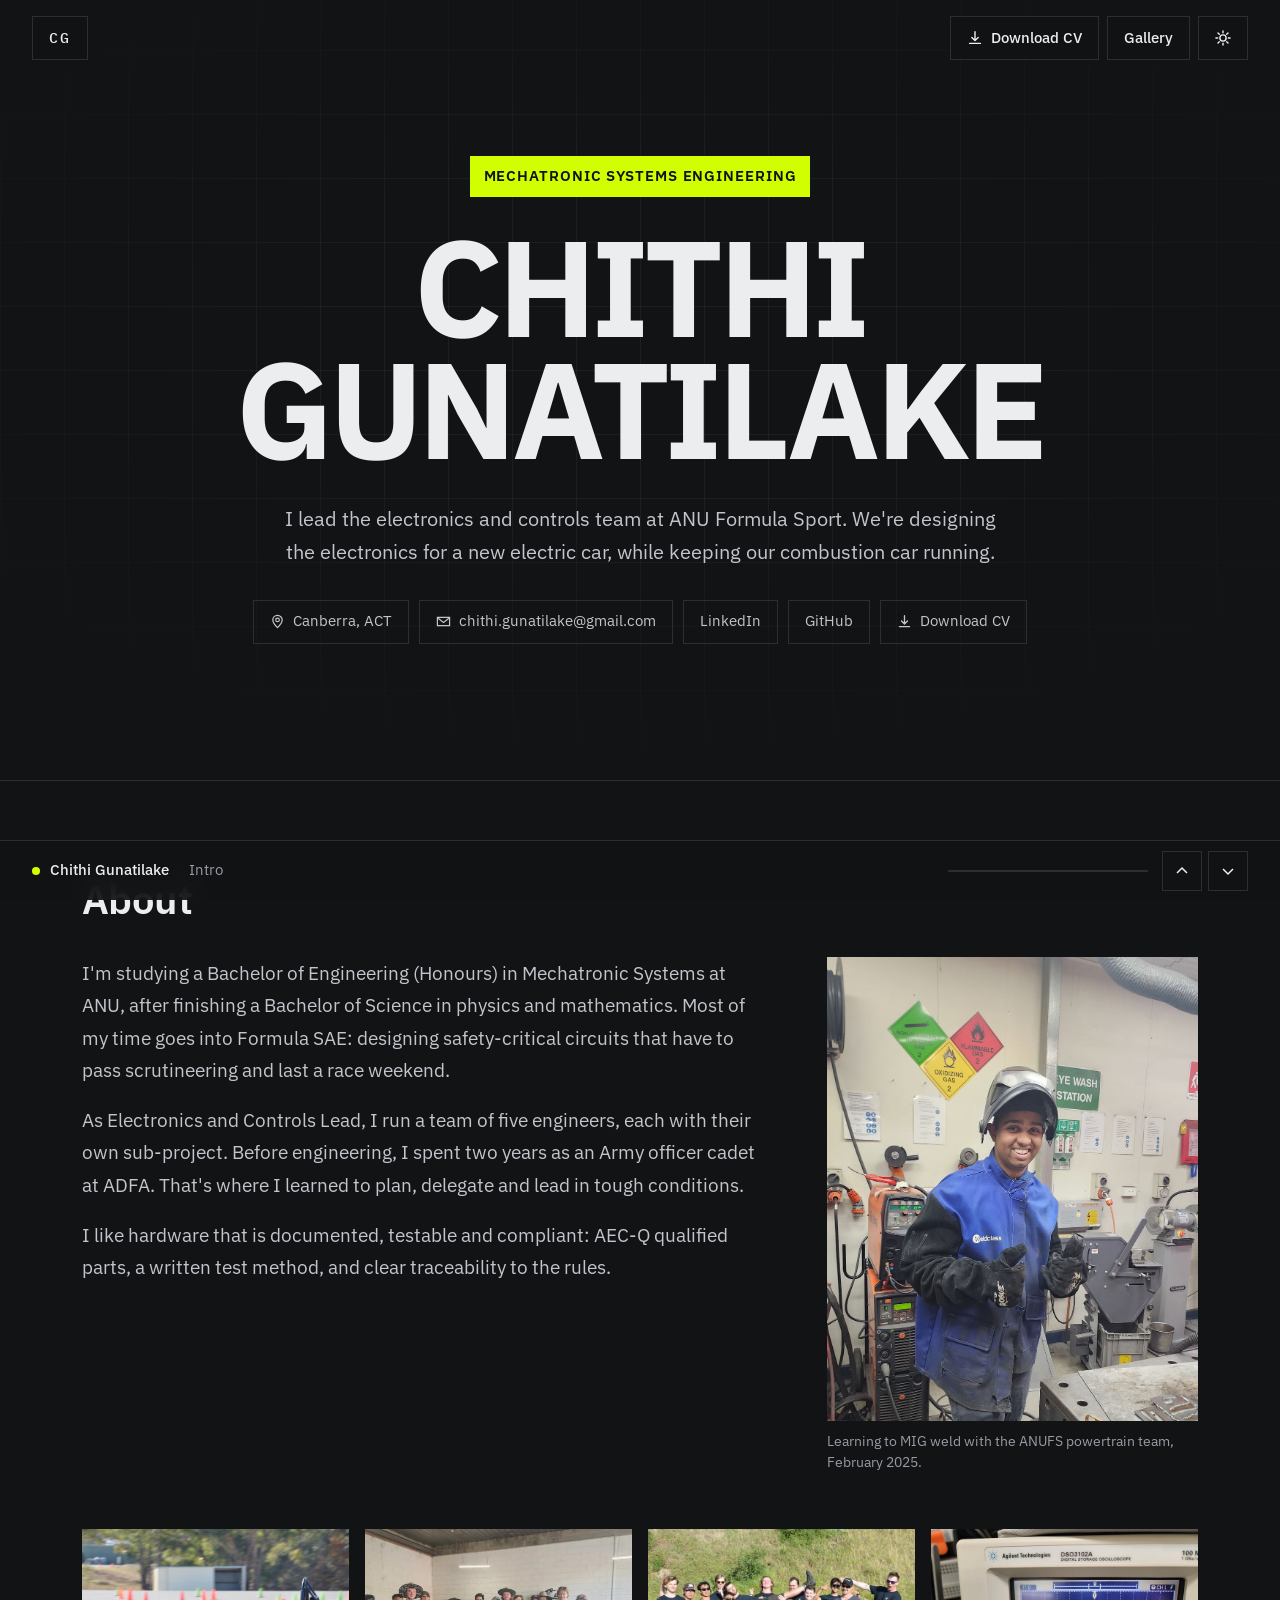
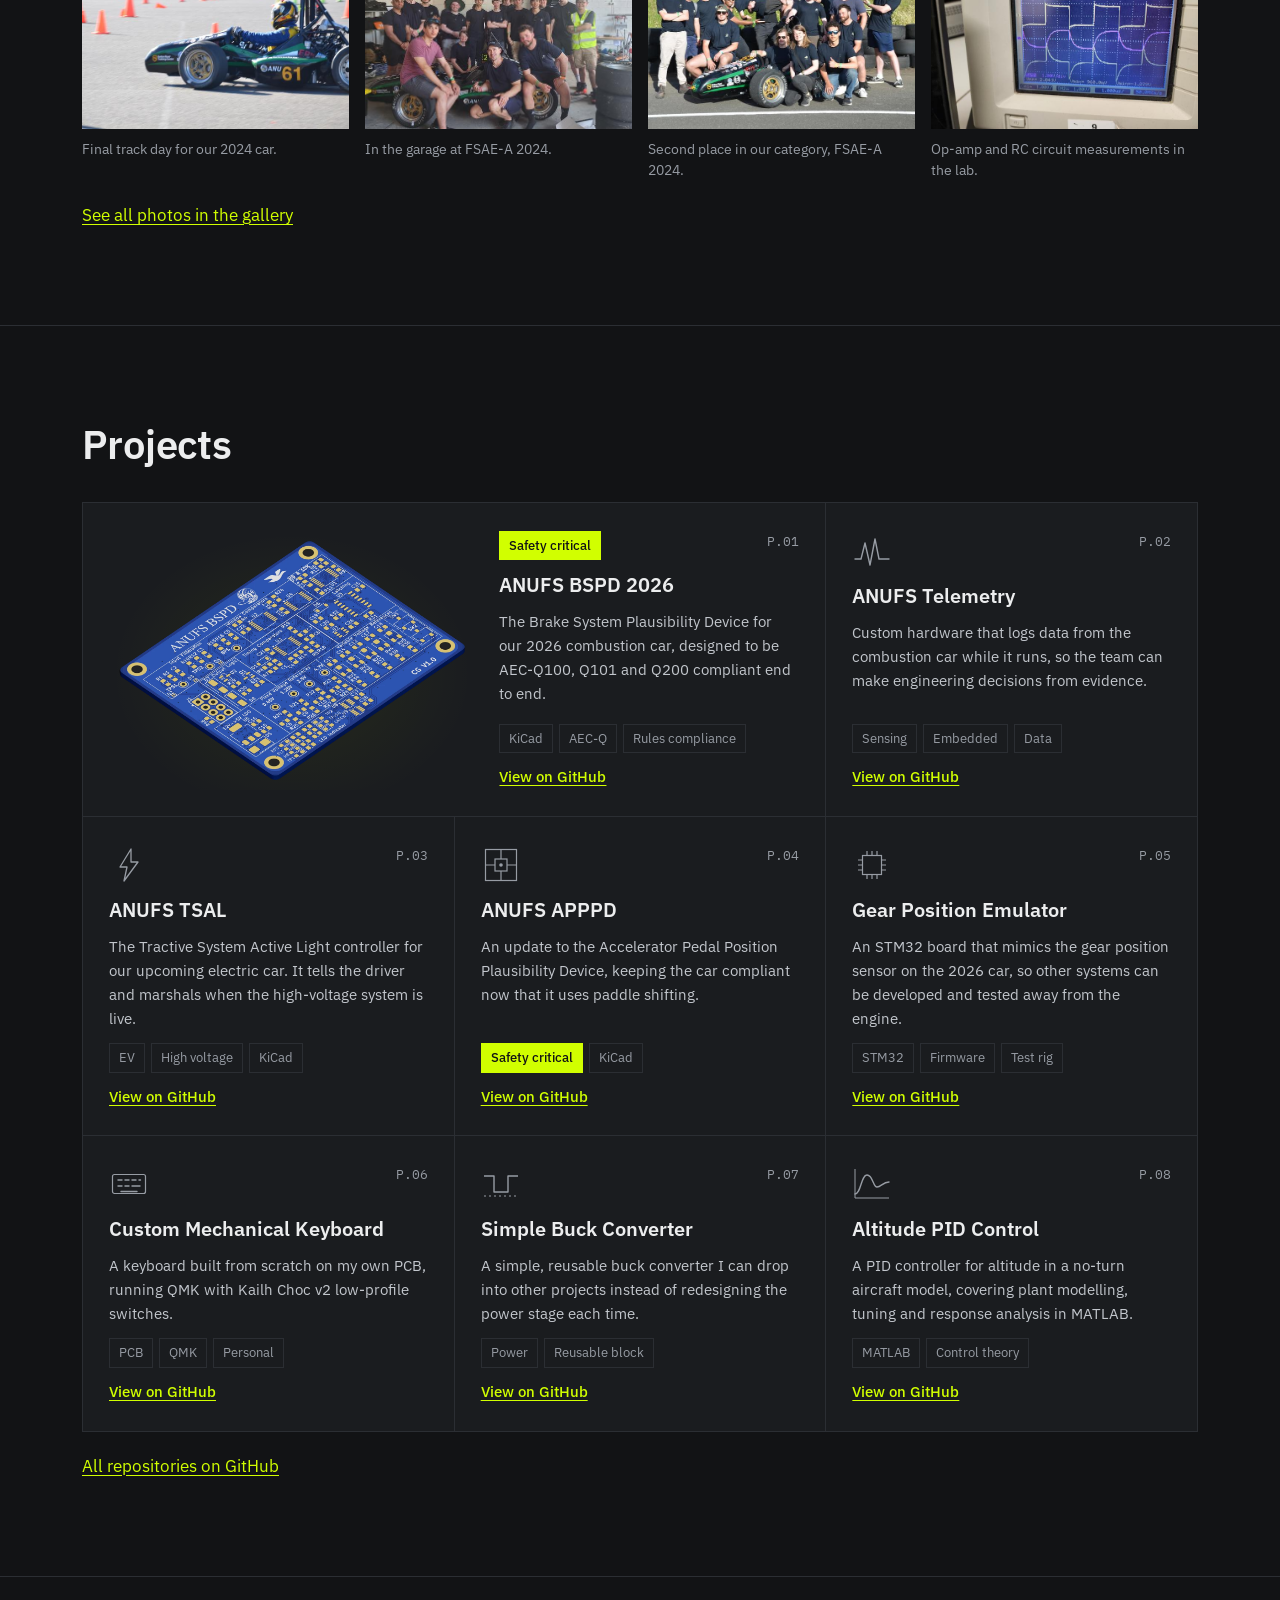
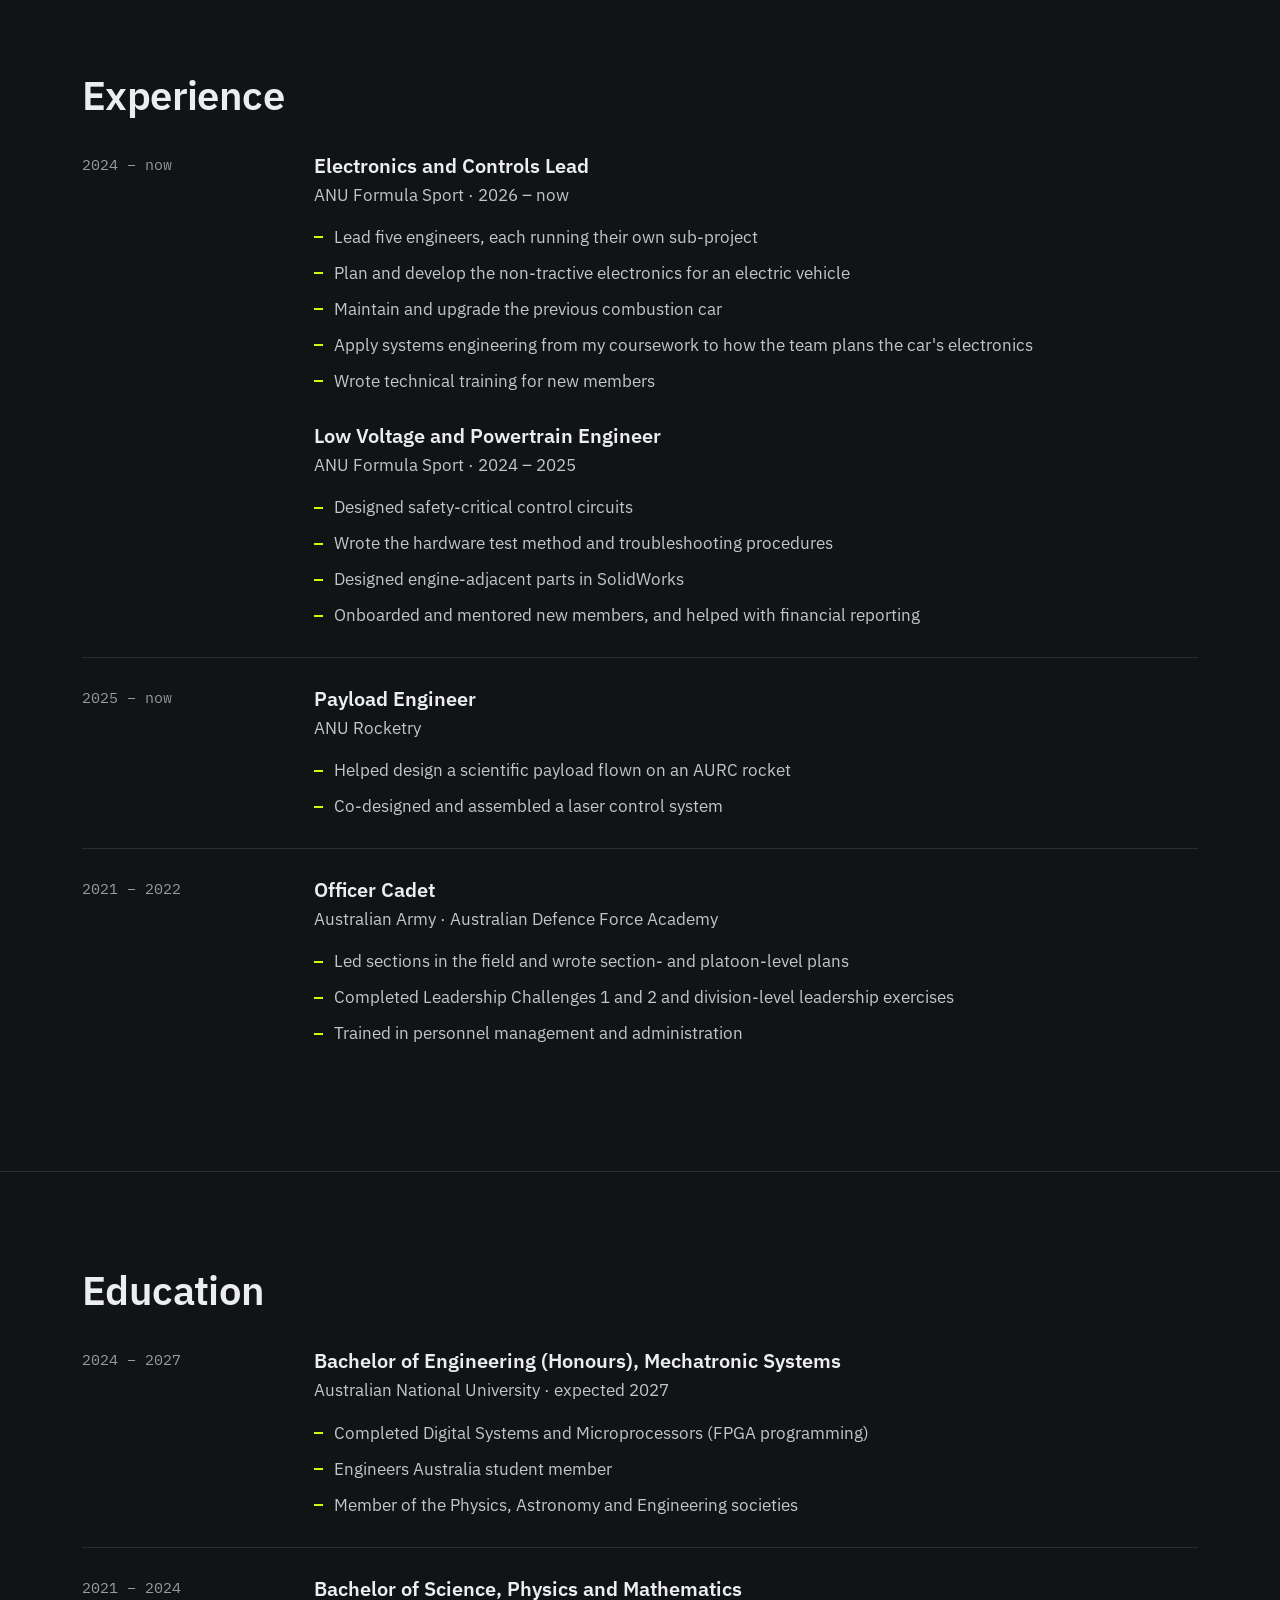
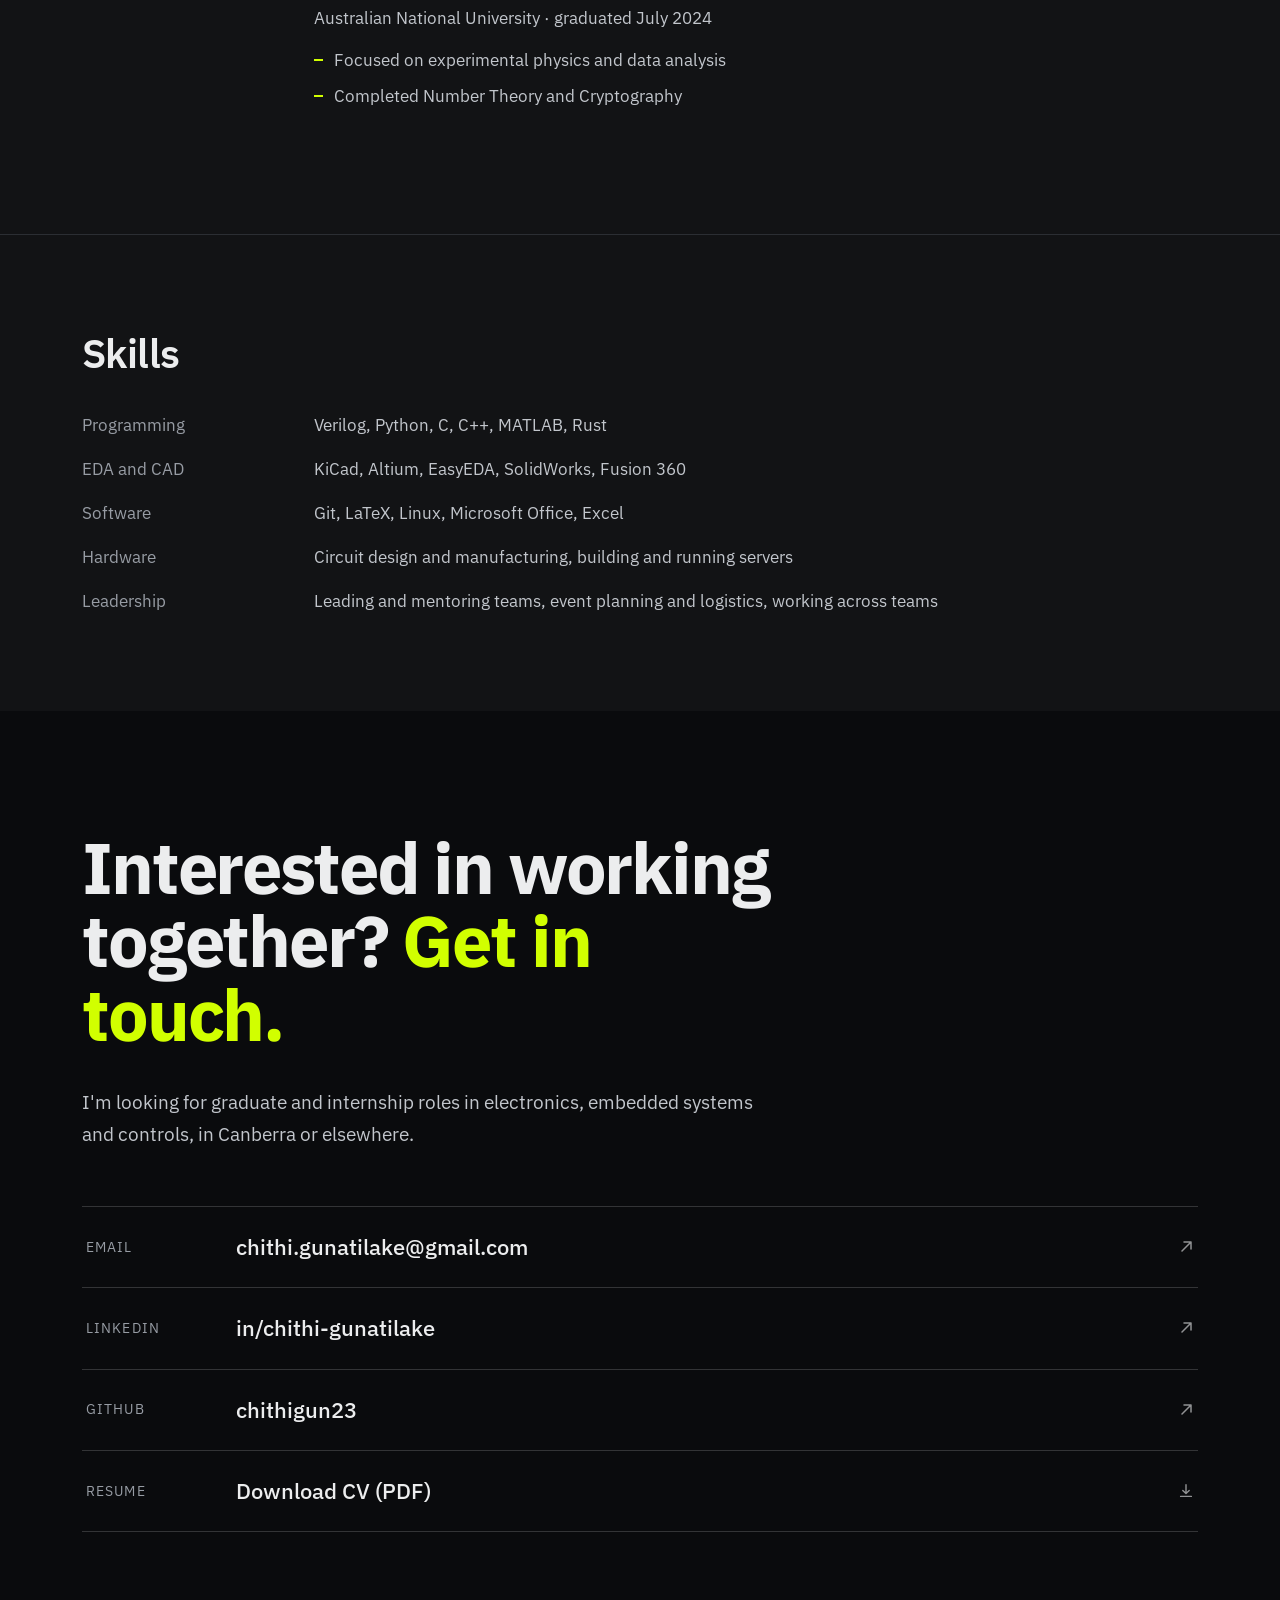
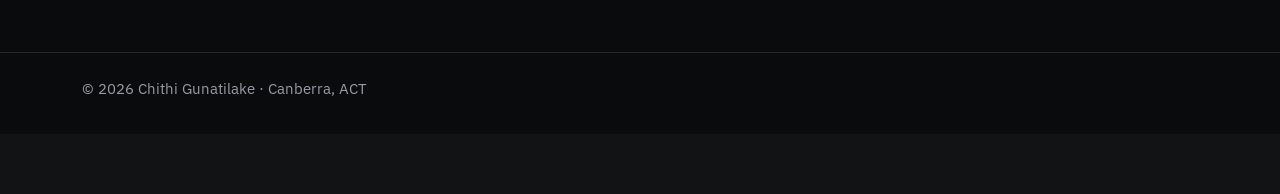
==== commit a919537c: "Home v3: bring back bold hero, project card grid, dark contact block and HUD; add BSPD render Co-Aut" ====
--- a/index.html
+++ b/index.html
@@ -1,5 +1,5 @@
 <!DOCTYPE html>
-<html lang="en-AU" data-theme="dark">
+<html lang="en-AU">
 <head>
 <meta charset="UTF-8">
 <meta name="viewport" content="width=device-width, initial-scale=1.0">
@@ -37,93 +37,80 @@
 
 <link rel="preconnect" href="https://fonts.googleapis.com">
 <link rel="preconnect" href="https://fonts.gstatic.com" crossorigin>
-<link href="https://fonts.googleapis.com/css2?family=IBM+Plex+Sans:ital,wght@0,400;0,500;0,600;1,400&family=IBM+Plex+Mono:wght@400;500&display=swap" rel="stylesheet">
+<link href="https://fonts.googleapis.com/css2?family=IBM+Plex+Sans:wght@400;500;600;700&family=IBM+Plex+Mono:wght@400;500&display=swap" rel="stylesheet">
 <link rel="stylesheet" href="home.css">
-
+</head>
+<body class="v3">
 <script>
   /* dark by default; light only if the visitor chose it */
-  (function () {
-    try {
-      if (localStorage.getItem("cg-theme") === "light") {
-        document.documentElement.setAttribute("data-theme", "light");
-      }
-    } catch (e) {}
-  })();
+  try { if (localStorage.getItem("cg-theme") === "light") { document.body.setAttribute("data-theme", "light"); } } catch (e) {}
 </script>
-</head>
-<body>
-
-<a class="skip" href="#about">Skip to content</a>
-
-<svg width="0" height="0" style="position:absolute" aria-hidden="true">
+
+<svg width="0" height="0" style="position: absolute" aria-hidden="true">
   <defs>
-    <symbol id="i-sun" viewBox="0 0 16 16"><circle cx="8" cy="8" r="3.1" fill="none" stroke="currentColor" stroke-width="1.4"/><path d="M8 .9v1.8M8 13.3v1.8M15.1 8h-1.8M2.7 8H.9M13 3l-1.3 1.3M4.3 11.7 3 13M13 13l-1.3-1.3M4.3 4.3 3 3" stroke="currentColor" stroke-width="1.4" stroke-linecap="round"/></symbol>
-    <symbol id="i-moon" viewBox="0 0 16 16"><path d="M13.6 9.9A6 6 0 0 1 6.1 2.4a6 6 0 1 0 7.5 7.5z" fill="none" stroke="currentColor" stroke-width="1.4" stroke-linejoin="round"/></symbol>
+    <symbol id="v3-mail" viewBox="0 0 16 16"><path d="M1.5 3.5h13v9h-13z" fill="none" stroke="currentColor" stroke-width="1.3"></path><path d="M1.5 4l6.5 5 6.5-5" fill="none" stroke="currentColor" stroke-width="1.3"></path></symbol>
+    <symbol id="v3-pin" viewBox="0 0 16 16"><path d="M8 14.5S13 9.9 13 6.5a5 5 0 0 0-10 0C3 9.9 8 14.5 8 14.5z" fill="none" stroke="currentColor" stroke-width="1.3"></path><circle cx="8" cy="6.3" r="1.9" fill="none" stroke="currentColor" stroke-width="1.3"></circle></symbol>
+    <symbol id="v3-dl" viewBox="0 0 16 16"><path d="M8 1.8v8.4M4.8 7.4 8 10.6l3.2-3.2M2.6 13.4h10.8" fill="none" stroke="currentColor" stroke-width="1.4" stroke-linecap="round" stroke-linejoin="round"></path></symbol>
+    <symbol id="v3-out" viewBox="0 0 16 16"><path d="M6 3h7v7M13 3 4 12" fill="none" stroke="currentColor" stroke-width="1.5" stroke-linecap="round" stroke-linejoin="round"></path></symbol>
+    <symbol id="v3-sun" viewBox="0 0 16 16"><circle cx="8" cy="8" r="3.1" fill="none" stroke="currentColor" stroke-width="1.4"></circle><path d="M8 .9v1.8M8 13.3v1.8M15.1 8h-1.8M2.7 8H.9M13 3l-1.3 1.3M4.3 11.7 3 13M13 13l-1.3-1.3M4.3 4.3 3 3" stroke="currentColor" stroke-width="1.4" stroke-linecap="round"></path></symbol>
+    <symbol id="v3-moon" viewBox="0 0 16 16"><path d="M13.6 9.9A6 6 0 0 1 6.1 2.4a6 6 0 1 0 7.5 7.5z" fill="none" stroke="currentColor" stroke-width="1.4" stroke-linejoin="round"></path></symbol>
+    <symbol id="g-board" viewBox="0 0 40 40"><rect x="4.5" y="4.5" width="31" height="31" fill="none" stroke="currentColor" stroke-width="1.2"></rect><rect x="14" y="14" width="12" height="12" fill="none" stroke="currentColor" stroke-width="1.2"></rect><path d="M20 4.5v9.5M20 26v9.5M4.5 20H14M26 20h9.5" stroke="currentColor" stroke-width="1.2"></path><circle cx="20" cy="20" r="1.8" fill="currentColor"></circle></symbol>
+    <symbol id="g-signal" viewBox="0 0 40 40"><path d="M3 28h6l4-16 5 22 5-26 4 20h10" fill="none" stroke="currentColor" stroke-width="1.4" stroke-linejoin="round" stroke-linecap="round"></path></symbol>
+    <symbol id="g-hv" viewBox="0 0 40 40"><path d="M22 4 11 22h7l-3 14 14-19h-7z" fill="none" stroke="currentColor" stroke-width="1.3" stroke-linejoin="round"></path></symbol>
+    <symbol id="g-buck" viewBox="0 0 40 40"><path d="M3 12h10v16h14V12h10" fill="none" stroke="currentColor" stroke-width="1.4" stroke-linejoin="round"></path><path d="M3 32h34" stroke="currentColor" stroke-width="1" stroke-dasharray="2 3"></path></symbol>
+    <symbol id="g-key" viewBox="0 0 40 40"><rect x="3.5" y="10.5" width="33" height="19" rx="2" fill="none" stroke="currentColor" stroke-width="1.2"></rect><path d="M9 16h4M16 16h4M23 16h4M30 16h1.5M9 22h4M16 22h4M23 22h8M12 27.5h16" stroke="currentColor" stroke-width="1.4" stroke-linecap="round"></path></symbol>
+    <symbol id="g-mcu" viewBox="0 0 40 40"><rect x="10.5" y="10.5" width="19" height="19" fill="none" stroke="currentColor" stroke-width="1.2"></rect><path d="M15 10.5V6M20 10.5V6M25 10.5V6M15 29.5V34M20 29.5V34M25 29.5V34M10.5 15H6M10.5 20H6M10.5 25H6M29.5 15H34M29.5 20H34M29.5 25H34" stroke="currentColor" stroke-width="1.2"></path></symbol>
+    <symbol id="g-pid" viewBox="0 0 40 40"><path d="M3 30c6 0 6-19 12-19s6 12 10 12 6-5 12-5" fill="none" stroke="currentColor" stroke-width="1.4" stroke-linecap="round"></path><path d="M3 34h34M3 34V5" stroke="currentColor" stroke-width="1"></path></symbol>
   </defs>
 </svg>
 
-<header class="nav">
-  <div class="wrap">
-    <a class="brand" href="/">Chithi Gunatilake</a>
-    <nav class="nav-links" aria-label="Main">
-      <a href="#projects">Projects</a>
-      <a href="#experience">Experience</a>
-      <a href="/gallery">Gallery</a>
-      <a href="Chithi_Gunatilake_CV.pdf" download>CV</a>
-      <button class="theme-btn" id="themeBtn" type="button" aria-label="Switch to light theme">
-        <svg aria-hidden="true"><use id="themeIcon" href="#i-sun"/></svg>
-      </button>
-    </nav>
+<div class="rail-wrap">
+  <div class="rail">
+    <a class="chip-btn monogram" href="/" aria-label="Home">CG</a>
+    <div class="rail-actions">
+      <a class="chip-btn" href="Chithi_Gunatilake_CV.pdf" download><svg aria-hidden="true"><use href="#v3-dl"></use></svg><span class="lbl">Download CV</span></a>
+      <a class="chip-btn" href="/gallery">Gallery</a>
+      <button class="chip-btn" id="themeBtn" type="button" aria-label="Switch to light theme"><svg aria-hidden="true"><use id="themeIcon" href="#v3-sun"></use></svg></button>
+    </div>
+  </div>
+</div>
+
+<header class="hero" id="top">
+  <div class="hero-grid" aria-hidden="true"></div>
+  <div class="hero-stage">
+    <p class="eyebrow">Mechatronic Systems Engineering</p>
+    <h1><span>Chithi</span><span>Gunatilake</span></h1>
+    <p class="lede">I lead the electronics and controls team at ANU Formula Sport. We're designing the electronics for a new electric car, while keeping our combustion car running.</p>
+    <div class="meta">
+      <span><svg aria-hidden="true"><use href="#v3-pin"></use></svg>Canberra, ACT</span>
+      <a href="mailto:chithi.gunatilake@gmail.com"><svg aria-hidden="true"><use href="#v3-mail"></use></svg>chithi.gunatilake@gmail.com</a>
+      <a href="https://www.linkedin.com/in/chithi-gunatilake" target="_blank" rel="noopener">LinkedIn</a>
+      <a href="https://github.com/chithigun23" target="_blank" rel="noopener">GitHub</a>
+      <a href="Chithi_Gunatilake_CV.pdf" download><svg aria-hidden="true"><use href="#v3-dl"></use></svg>Download CV</a>
+    </div>
   </div>
 </header>
 
 <main>
-  <div class="hero">
-    <div class="wrap">
-      <div>
-        <p class="kicker">Mechatronic systems engineering student · Canberra</p>
-        <h1>Hi, I'm Chithi.</h1>
-        <p class="lede">I lead the electronics and controls team at ANU Formula Sport. We're designing the electronics for a new electric car, while keeping our combustion car running.</p>
-        <div class="actions">
-          <a class="btn" href="mailto:chithi.gunatilake@gmail.com">Email me</a>
-          <a href="https://www.linkedin.com/in/chithi-gunatilake" target="_blank" rel="noopener">LinkedIn</a>
-          <a href="https://github.com/chithigun23" target="_blank" rel="noopener">GitHub</a>
-          <a href="Chithi_Gunatilake_CV.pdf" download>Download CV</a>
-        </div>
-      </div>
-      <figure class="hero-photo">
-        <img src="gallery/2025-02-21_151649.jpg" width="1013" height="1800" alt="Chithi in welding gear in the workshop">
-        <figcaption>Learning to MIG weld with the ANUFS powertrain team, February 2025.</figcaption>
-      </figure>
-    </div>
-  </div>
-
   <section id="about">
     <div class="wrap">
       <h2>About</h2>
-      <div class="prose">
-        <p>I'm studying a Bachelor of Engineering (Honours) in Mechatronic Systems at ANU, after finishing a Bachelor of Science in physics and mathematics. Most of my time goes into Formula SAE: designing safety-critical circuits that have to pass scrutineering and last a race weekend.</p>
-        <p>As Electronics and Controls Lead, I run a team of five engineers, each with their own sub-project. Before engineering, I spent two years as an Army officer cadet at ADFA. That's where I learned to plan, delegate and lead in tough conditions.</p>
-        <p>I like hardware that is documented, testable and compliant: AEC-Q qualified parts, a written test method, and clear traceability to the rules.</p>
-      </div>
-
+      <div class="about">
+        <div class="prose">
+          <p>I'm studying a Bachelor of Engineering (Honours) in Mechatronic Systems at ANU, after finishing a Bachelor of Science in physics and mathematics. Most of my time goes into Formula SAE: designing safety-critical circuits that have to pass scrutineering and last a race weekend.</p>
+          <p>As Electronics and Controls Lead, I run a team of five engineers, each with their own sub-project. Before engineering, I spent two years as an Army officer cadet at ADFA. That's where I learned to plan, delegate and lead in tough conditions.</p>
+          <p>I like hardware that is documented, testable and compliant: AEC-Q qualified parts, a written test method, and clear traceability to the rules.</p>
+        </div>
+        <figure>
+          <img src="gallery/2025-02-21_151649.jpg" alt="Chithi in welding gear in the workshop">
+          <figcaption>Learning to MIG weld with the ANUFS powertrain team, February 2025.</figcaption>
+        </figure>
+      </div>
       <div class="strip">
-        <figure>
-          <img src="gallery/thumbs/2025-06-20_142044.jpg" width="720" height="477" loading="lazy" alt="The 2024 ANU Formula Sport car on track">
-          <figcaption>Final track day for our 2024 car.</figcaption>
-        </figure>
-        <figure>
-          <img src="gallery/thumbs/2024-12-07_145231.jpg" width="720" height="405" loading="lazy" alt="The team with the car in the competition garage">
-          <figcaption>In the garage at FSAE-A 2024.</figcaption>
-        </figure>
-        <figure>
-          <img src="gallery/thumbs/2024-12-09_043947.jpg" width="720" height="477" loading="lazy" alt="The team celebrating with the car after the competition">
-          <figcaption>Second place in our category, FSAE-A 2024.</figcaption>
-        </figure>
-        <figure>
-          <img src="gallery/thumbs/2023-09-26_170448.jpg" width="720" height="540" loading="lazy" alt="Oscilloscope showing an RC circuit response">
-          <figcaption>Op-amp and RC circuit measurements in the lab.</figcaption>
-        </figure>
+        <figure><img loading="lazy" src="gallery/thumbs/2025-06-20_142044.jpg" alt="The 2024 ANU Formula Sport car on track"><figcaption>Final track day for our 2024 car.</figcaption></figure>
+        <figure><img loading="lazy" src="gallery/thumbs/2024-12-07_145231.jpg" alt="The team with the car in the competition garage"><figcaption>In the garage at FSAE-A 2024.</figcaption></figure>
+        <figure><img loading="lazy" src="gallery/thumbs/2024-12-09_043947.jpg" alt="The team celebrating with the car after the competition"><figcaption>Second place in our category, FSAE-A 2024.</figcaption></figure>
+        <figure><img loading="lazy" src="gallery/thumbs/2023-09-26_170448.jpg" alt="Oscilloscope showing an RC circuit response"><figcaption>Op-amp and RC circuit measurements in the lab.</figcaption></figure>
       </div>
       <p class="more"><a href="/gallery">See all photos in the gallery</a></p>
     </div>
@@ -132,59 +119,64 @@
   <section id="projects">
     <div class="wrap">
       <h2>Projects</h2>
-
-      <article class="featured">
-        <img src="gallery/2025-10-14_202549.jpg" width="1013" height="1800" loading="lazy" alt="A blue BSPD circuit board on a heat plate during reflow soldering">
-        <div>
-          <span class="label">Safety critical</span>
-          <h3>ANUFS BSPD 2026</h3>
-          <p>The Brake System Plausibility Device for our 2026 combustion car, designed to be AEC-Q100, Q101 and Q200 compliant end to end. The photo is the board being reflow soldered on a heat plate.</p>
-          <p class="tags mono">KiCad · AEC-Q · Rules compliance</p>
-          <a class="repo" href="https://github.com/chithigun23/ANUFS-BSPD-2026" target="_blank" rel="noopener">View on GitHub</a>
-        </div>
-      </article>
-
-      <div class="proj-list">
-        <article class="proj">
+      <div class="grid">
+        <article class="card feature">
+          <div class="render"><img loading="lazy" src="images/bspd-iso.webp" alt="Isometric render of the blue BSPD circuit board"></div>
+          <div class="body">
+            <div class="card-top"><span class="chip hot">Safety critical</span><span class="pid mono">P.01</span></div>
+            <h3>ANUFS BSPD 2026</h3>
+            <p>The Brake System Plausibility Device for our 2026 combustion car, designed to be AEC-Q100, Q101 and Q200 compliant end to end.</p>
+            <div class="chips"><span class="chip">KiCad</span><span class="chip">AEC-Q</span><span class="chip">Rules compliance</span></div>
+            <a href="https://github.com/chithigun23/ANUFS-BSPD-2026" target="_blank" rel="noopener">View on GitHub</a>
+          </div>
+        </article>
+        <article class="card">
+          <div class="card-top"><svg class="glyph" aria-hidden="true"><use href="#g-signal"></use></svg><span class="pid mono">P.02</span></div>
           <h3>ANUFS Telemetry</h3>
           <p>Custom hardware that logs data from the combustion car while it runs, so the team can make engineering decisions from evidence.</p>
-          <p class="tags mono">Sensing · Embedded · Data</p>
+          <div class="chips"><span class="chip">Sensing</span><span class="chip">Embedded</span><span class="chip">Data</span></div>
           <a href="https://github.com/chithigun23/ANUFS-Telemetry" target="_blank" rel="noopener">View on GitHub</a>
         </article>
-        <article class="proj">
+        <article class="card">
+          <div class="card-top"><svg class="glyph" aria-hidden="true"><use href="#g-hv"></use></svg><span class="pid mono">P.03</span></div>
           <h3>ANUFS TSAL</h3>
           <p>The Tractive System Active Light controller for our upcoming electric car. It tells the driver and marshals when the high-voltage system is live.</p>
-          <p class="tags mono">EV · High voltage · KiCad</p>
+          <div class="chips"><span class="chip">EV</span><span class="chip">High voltage</span><span class="chip">KiCad</span></div>
           <a href="https://github.com/chithigun23/ANUFS-TSAL" target="_blank" rel="noopener">View on GitHub</a>
         </article>
-        <article class="proj">
+        <article class="card">
+          <div class="card-top"><svg class="glyph" aria-hidden="true"><use href="#g-board"></use></svg><span class="pid mono">P.04</span></div>
           <h3>ANUFS APPPD</h3>
           <p>An update to the Accelerator Pedal Position Plausibility Device, keeping the car compliant now that it uses paddle shifting.</p>
-          <p class="tags mono">Safety critical · KiCad</p>
+          <div class="chips"><span class="chip hot">Safety critical</span><span class="chip">KiCad</span></div>
           <a href="https://github.com/chithigun23/ANUFS-APPPD" target="_blank" rel="noopener">View on GitHub</a>
         </article>
-        <article class="proj">
+        <article class="card">
+          <div class="card-top"><svg class="glyph" aria-hidden="true"><use href="#g-mcu"></use></svg><span class="pid mono">P.05</span></div>
           <h3>Gear Position Emulator</h3>
           <p>An STM32 board that mimics the gear position sensor on the 2026 car, so other systems can be developed and tested away from the engine.</p>
-          <p class="tags mono">STM32 · Firmware · Test rig</p>
+          <div class="chips"><span class="chip">STM32</span><span class="chip">Firmware</span><span class="chip">Test rig</span></div>
           <a href="https://github.com/chithigun23/ANUFS-GearPositionSTM" target="_blank" rel="noopener">View on GitHub</a>
         </article>
-        <article class="proj">
+        <article class="card">
+          <div class="card-top"><svg class="glyph" aria-hidden="true"><use href="#g-key"></use></svg><span class="pid mono">P.06</span></div>
           <h3>Custom Mechanical Keyboard</h3>
           <p>A keyboard built from scratch on my own PCB, running QMK with Kailh Choc v2 low-profile switches.</p>
-          <p class="tags mono">PCB · QMK · Personal</p>
+          <div class="chips"><span class="chip">PCB</span><span class="chip">QMK</span><span class="chip">Personal</span></div>
           <a href="https://github.com/chithigun23/CustomMechanicalKeyboard" target="_blank" rel="noopener">View on GitHub</a>
         </article>
-        <article class="proj">
+        <article class="card">
+          <div class="card-top"><svg class="glyph" aria-hidden="true"><use href="#g-buck"></use></svg><span class="pid mono">P.07</span></div>
           <h3>Simple Buck Converter</h3>
           <p>A simple, reusable buck converter I can drop into other projects instead of redesigning the power stage each time.</p>
-          <p class="tags mono">Power · Reusable block</p>
+          <div class="chips"><span class="chip">Power</span><span class="chip">Reusable block</span></div>
           <a href="https://github.com/chithigun23/simpleBuckConverter" target="_blank" rel="noopener">View on GitHub</a>
         </article>
-        <article class="proj">
+        <article class="card">
+          <div class="card-top"><svg class="glyph" aria-hidden="true"><use href="#g-pid"></use></svg><span class="pid mono">P.08</span></div>
           <h3>Altitude PID Control</h3>
           <p>A PID controller for altitude in a no-turn aircraft model, covering plant modelling, tuning and response analysis in MATLAB.</p>
-          <p class="tags mono">MATLAB · Control theory</p>
+          <div class="chips"><span class="chip">MATLAB</span><span class="chip">Control theory</span></div>
           <a href="https://github.com/chithigun23/controlSystemsProject" target="_blank" rel="noopener">View on GitHub</a>
         </article>
       </div>
@@ -195,7 +187,6 @@
   <section id="experience">
     <div class="wrap">
       <h2>Experience</h2>
-
       <div class="row">
         <div><p class="mono when">2024 – now</p></div>
         <div>
@@ -220,7 +211,6 @@
           </div>
         </div>
       </div>
-
       <div class="row">
         <div><p class="mono when">2025 – now</p></div>
         <div>
@@ -232,7 +222,6 @@
           </ul>
         </div>
       </div>
-
       <div class="row">
         <div><p class="mono when">2021 – 2022</p></div>
         <div>
@@ -292,44 +281,33 @@
 
   <section id="contact" class="contact">
     <div class="wrap">
-      <h2>Get in touch</h2>
-      <div class="prose"><p>I'm looking for graduate and internship roles in electronics, embedded systems and controls, in Canberra or elsewhere.</p></div>
-      <a class="email" href="mailto:chithi.gunatilake@gmail.com">chithi.gunatilake@gmail.com</a>
-      <div class="contact-links">
-        <a href="https://www.linkedin.com/in/chithi-gunatilake" target="_blank" rel="noopener">LinkedIn</a>
-        <a href="https://github.com/chithigun23" target="_blank" rel="noopener">GitHub</a>
-        <a href="Chithi_Gunatilake_CV.pdf" download>Download CV (PDF)</a>
+      <h2>Interested in working together? <em>Get in touch.</em></h2>
+      <p class="lead">I'm looking for graduate and internship roles in electronics, embedded systems and controls, in Canberra or elsewhere.</p>
+      <div class="clist">
+        <a class="crow" href="mailto:chithi.gunatilake@gmail.com"><span class="crow-k">Email</span><span class="crow-v">chithi.gunatilake@gmail.com</span><svg aria-hidden="true"><use href="#v3-out"></use></svg></a>
+        <a class="crow" href="https://www.linkedin.com/in/chithi-gunatilake" target="_blank" rel="noopener"><span class="crow-k">LinkedIn</span><span class="crow-v">in/chithi-gunatilake</span><svg aria-hidden="true"><use href="#v3-out"></use></svg></a>
+        <a class="crow" href="https://github.com/chithigun23" target="_blank" rel="noopener"><span class="crow-k">GitHub</span><span class="crow-v">chithigun23</span><svg aria-hidden="true"><use href="#v3-out"></use></svg></a>
+        <a class="crow" href="Chithi_Gunatilake_CV.pdf" download><span class="crow-k">Resume</span><span class="crow-v">Download CV (PDF)</span><svg aria-hidden="true"><use href="#v3-dl"></use></svg></a>
       </div>
     </div>
   </section>
 </main>
 
-<footer>
-  <div class="wrap">© <span id="year">2026</span> Chithi Gunatilake · Canberra, ACT</div>
-</footer>
-
-<script>
-(function () {
-  var root = document.documentElement;
-  var btn = document.getElementById("themeBtn");
-  var icon = document.getElementById("themeIcon");
-  function paint() {
-    var dark = root.getAttribute("data-theme") !== "light";
-    icon.setAttribute("href", dark ? "#i-sun" : "#i-moon");
-    btn.setAttribute("aria-label", dark ? "Switch to light theme" : "Switch to dark theme");
-    var meta = document.querySelector('meta[name="theme-color"]');
-    if (meta) { meta.setAttribute("content", dark ? "#121315" : "#F7F7F5"); }
-  }
-  btn.addEventListener("click", function () {
-    var next = root.getAttribute("data-theme") === "light" ? "dark" : "light";
-    root.setAttribute("data-theme", next);
-    try { localStorage.setItem("cg-theme", next); } catch (e) {}
-    paint();
-  });
-  paint();
-  var y = document.getElementById("year");
-  if (y) { y.textContent = String(new Date().getFullYear()); }
-})();
-</script>
+<footer><div class="wrap">© <span id="year">2026</span> Chithi Gunatilake · Canberra, ACT</div></footer>
+
+<div class="hud">
+  <span class="hud-brand"><span class="dot" aria-hidden="true"></span>Chithi Gunatilake</span>
+  <span class="hud-sec" id="hudSec">Intro</span>
+  <div class="hud-prog">
+    <div class="track"><div class="fill" id="hudFill"></div></div>
+    <div class="hud-nav">
+      <a href="#top" id="navUp" aria-label="Previous section"><svg viewBox="0 0 14 14" fill="none" aria-hidden="true"><path d="M2 9L7 4L12 9" stroke="currentColor" stroke-width="1.5"></path></svg></a>
+      <a href="#about" id="navDown" aria-label="Next section"><svg viewBox="0 0 14 14" fill="none" aria-hidden="true"><path d="M2 5L7 10L12 5" stroke="currentColor" stroke-width="1.5"></path></svg></a>
+    </div>
+  </div>
+</div>
+
+
+<script src="home.js"></script>
 </body>
 </html>
--- a/home.css
+++ b/home.css
@@ -1,134 +1,150 @@
-/*
-  Chithi Gunatilake — home page
-  Dark first. Light theme via html[data-theme="light"] (toggle stored as "cg-theme").
-*/
+/* Chithi Gunatilake — home page (dark first; light via body[data-theme="light"]) */
+html{scroll-behavior:smooth;-webkit-text-size-adjust:100%}
+body{margin:0}
+section[id]{scroll-margin-top:24px}
+.v3{
+  margin:0;
+  --bg:#121315; --deep:#0A0B0D; --surface:#1A1C1F; --line:#2B2E33; --grid:rgba(236,237,238,.05);
+  --ink:#ECEDEE; --ink-2:#C2C6CC; --ink-3:#979CA4;
+  --accent:#D1FF00; --link:#D1FF00; --on-accent:#121315;
+  font-family:'IBM Plex Sans',system-ui,-apple-system,'Segoe UI',sans-serif;
+  background:var(--bg); color:var(--ink); font-size:17px; line-height:1.65; -webkit-font-smoothing:antialiased;
+  position:relative; min-height:100%;
+}
+.v3[data-theme="light"]{
+  --bg:#F4F5F6; --deep:#16181B; --surface:#FFFFFF; --line:#DADFE3; --grid:rgba(13,14,21,.055);
+  --ink:#16181B; --ink-2:#3E434A; --ink-3:#5E636A; --link:#3F5F00; --on-accent:#16181B;
+}
+.v3 *{box-sizing:border-box;margin:0;padding:0}
+.v3 img{display:block;max-width:100%}
+.v3 ul{list-style:none}
+.v3 a{color:var(--link);text-decoration:underline;text-decoration-thickness:1px;text-underline-offset:3px}
+.v3 a:hover{text-decoration-thickness:2px}
+.v3 :focus-visible{outline:2px solid var(--accent);outline-offset:3px}
+.v3 .wrap{max-width:1180px;margin:0 auto;padding:0 32px}
+.v3 .mono{font-family:'IBM Plex Mono',ui-monospace,monospace}
 
-:root {
-  --bg: #121315; --surface: #1A1C1F; --line: #2B2E33;
-  --ink: #ECEDEE; --ink-2: #C2C6CC; --ink-3: #979CA4;
-  --accent: #D1FF00; --link: #D1FF00; --on-accent: #121315;
-  color-scheme: dark;
-}
-html[data-theme="light"] {
-  --bg: #F7F7F5; --surface: #FFFFFF; --line: #E1E2DE;
-  --ink: #16181B; --ink-2: #3E434A; --ink-3: #5E636A;
-  --link: #3F5F00; --on-accent: #16181B;
-  color-scheme: light;
+/* top rail */
+.v3 .rail-wrap{position:sticky;top:0;height:0;z-index:20}
+.v3 .rail{position:absolute;top:0;left:0;right:0;display:flex;justify-content:space-between;align-items:center;gap:12px;padding:16px 32px}
+.v3 .chip-btn{display:inline-flex;align-items:center;gap:8px;min-height:44px;padding:0 16px;border:1px solid var(--line);background:color-mix(in srgb,var(--bg) 80%,transparent);backdrop-filter:blur(10px);color:var(--ink);font-size:15px;font-weight:500;text-decoration:none;cursor:pointer}
+.v3 .chip-btn:hover{background:var(--accent);border-color:var(--accent);color:var(--on-accent)}
+.v3 .chip-btn svg{width:16px;height:16px}
+.v3 .monogram{font-family:'IBM Plex Mono',monospace;font-weight:500;letter-spacing:.12em}
+.v3 .rail-actions{display:flex;gap:8px;flex-wrap:wrap}
+
+/* hero */
+.v3 .hero{position:relative;min-height:780px;display:flex;align-items:center;justify-content:center;overflow:hidden;padding:120px 32px 100px;text-align:center}
+.v3 .hero-grid{position:absolute;inset:-10%;background-image:linear-gradient(var(--grid) 1px,transparent 1px),linear-gradient(90deg,var(--grid) 1px,transparent 1px);background-size:64px 64px;mask-image:radial-gradient(ellipse 70% 60% at 50% 45%,#000 30%,transparent 78%);-webkit-mask-image:radial-gradient(ellipse 70% 60% at 50% 45%,#000 30%,transparent 78%)}
+.v3 .hero-stage{position:relative;max-width:1000px}
+.v3 .eyebrow{display:inline-block;background:var(--accent);color:var(--on-accent);font-weight:600;font-size:15px;letter-spacing:.06em;text-transform:uppercase;padding:8px 14px;margin-bottom:28px}
+.v3 h1{font-size:136px;line-height:.9;font-weight:700;letter-spacing:-0.035em;text-transform:uppercase}
+.v3 h1 span{display:block}
+.v3 .lede{margin:32px auto 0;max-width:36em;font-size:20px;line-height:1.65;color:var(--ink-2)}
+.v3 .meta{margin-top:32px;display:flex;flex-wrap:wrap;justify-content:center;gap:10px}
+.v3 .meta a,.v3 .meta span{display:inline-flex;align-items:center;gap:8px;min-height:44px;padding:0 16px;border:1px solid var(--line);color:var(--ink-2);text-decoration:none;font-size:15px}
+.v3 .meta a:hover{color:var(--ink);border-color:var(--ink-3);background:var(--surface)}
+.v3 .meta svg{width:15px;height:15px}
+
+/* sections */
+.v3 section{padding:96px 0;border-top:1px solid var(--line)}
+.v3 h2{font-size:40px;line-height:1.1;font-weight:600;letter-spacing:-0.015em;margin-bottom:36px}
+.v3 h3{font-size:20px;line-height:1.3;font-weight:600}
+.v3 .about{display:grid;grid-template-columns:minmax(0,1.3fr) minmax(0,.7fr);gap:56px;align-items:start}
+.v3 .prose p{font-size:19px;line-height:1.7;color:var(--ink-2)}
+.v3 .prose p+p{margin-top:18px}
+.v3 figure{margin:0}
+.v3 figcaption{margin-top:10px;font-size:14px;color:var(--ink-3);line-height:1.5}
+.v3 .about img{width:100%;aspect-ratio:4/5;object-fit:cover;object-position:50% 30%}
+.v3 .strip{display:grid;grid-template-columns:repeat(4,minmax(0,1fr));gap:16px;margin-top:56px}
+.v3 .strip img{width:100%;aspect-ratio:4/3;object-fit:cover}
+.v3 .more{margin-top:20px}
+
+/* project cards */
+.v3 .grid{display:grid;grid-template-columns:repeat(3,minmax(0,1fr));gap:1px;background:var(--line);border:1px solid var(--line)}
+.v3 .card{position:relative;background:var(--surface);padding:28px 26px 26px;display:flex;flex-direction:column;gap:12px;min-height:270px;transition:background .3s}
+.v3 .card::after{content:"";position:absolute;left:0;right:0;bottom:0;height:3px;background:var(--accent);transform:scaleX(0);transform-origin:left;transition:transform .4s cubic-bezier(.16,1,.3,1)}
+.v3 .card:hover::after{transform:scaleX(1)}
+.v3 .card-top{display:flex;justify-content:space-between;align-items:flex-start}
+.v3 .glyph{width:40px;height:40px;color:var(--ink-3);transition:color .3s}
+.v3 .card:hover .glyph{color:var(--ink)}
+.v3 .pid{font-size:13px;color:var(--ink-3)}
+.v3 .card p{font-size:15px;line-height:1.6;color:var(--ink-2);flex:1 1 auto}
+.v3 .chips{display:flex;flex-wrap:wrap;gap:6px}
+.v3 .chip{font-size:13px;padding:3px 9px;border:1px solid var(--line);color:var(--ink-3)}
+.v3 .chip.hot{background:var(--accent);border-color:var(--accent);color:var(--on-accent);font-weight:500}
+.v3 .card a{font-size:15px;font-weight:500}
+.v3 .card.feature{grid-column:span 2;display:grid;grid-template-columns:minmax(0,1.1fr) minmax(0,.9fr);gap:24px;align-items:center}
+.v3 .card.feature .render{background:radial-gradient(ellipse at 50% 55%,color-mix(in srgb,var(--accent) 7%,transparent),transparent 70%)}
+.v3 .card.feature .render img{width:100%}
+.v3 .card.feature .body{display:flex;flex-direction:column;gap:12px;height:100%}
+
+/* rows */
+.v3 .row{display:grid;grid-template-columns:200px minmax(0,1fr);gap:32px;padding:28px 0;border-top:1px solid var(--line)}
+.v3 .row:first-of-type{border-top:0;padding-top:0}
+.v3 .when{color:var(--ink-3);font-size:15px}
+.v3 .org{color:var(--ink-2);margin-top:2px}
+.v3 .bul{margin-top:14px;display:grid;gap:8px}
+.v3 .bul li{position:relative;padding-left:20px;color:var(--ink-2)}
+.v3 .bul li::before{content:"";position:absolute;left:0;top:.8em;width:9px;height:2px;background:var(--accent)}
+.v3 .sub-role{margin-top:28px}
+.v3 .skills{display:grid;grid-template-columns:200px minmax(0,1fr);gap:16px 32px}
+.v3 .skills dt{color:var(--ink-3)}
+.v3 .skills dd{color:var(--ink-2)}
+
+/* contact block */
+.v3 .contact{background:var(--deep);color:#ECEDEE;border-top:0;padding:120px 0}
+.v3 .contact h2{font-size:72px;line-height:1.02;font-weight:700;letter-spacing:-0.03em;max-width:16ch}
+.v3 .contact h2 em{font-style:normal;color:#D1FF00}
+.v3 .contact .lead{margin-top:24px;max-width:36em;font-size:19px;color:#C2C6CC}
+.v3 .clist{margin-top:56px;border-top:1px solid rgba(236,237,238,.18)}
+.v3 .crow{display:flex;align-items:center;gap:20px;padding:22px 4px;border-bottom:1px solid rgba(236,237,238,.18);color:#ECEDEE;text-decoration:none;transition:padding .3s,color .3s}
+.v3 a.crow:hover{padding-left:16px;color:#D1FF00}
+.v3 .crow-k{flex:0 0 130px;font-size:14px;color:#979CA4;text-transform:uppercase;letter-spacing:.08em}
+.v3 .crow-v{flex:1 1 auto;font-size:22px;font-weight:500}
+.v3 .crow svg{width:16px;height:16px;opacity:.6}
+.v3 footer{background:var(--deep);color:#979CA4;font-size:15px;padding:24px 0 32px;border-top:1px solid rgba(236,237,238,.12)}
+
+/* HUD */
+.v3 .hud{position:sticky;bottom:0;z-index:20;height:60px;display:flex;align-items:center;gap:20px;padding:0 32px;background:color-mix(in srgb,var(--bg) 88%,transparent);backdrop-filter:blur(14px);border-top:1px solid var(--line);font-size:15px}
+.v3 .hud-brand{display:flex;align-items:center;gap:10px;font-weight:500;white-space:nowrap}
+.v3 .dot{width:8px;height:8px;border-radius:50%;background:var(--accent);animation:v3pulse 2.4s ease-in-out infinite}
+@keyframes v3pulse{0%,100%{opacity:1}50%{opacity:.4}}
+.v3 .hud-sec{color:var(--ink-3);white-space:nowrap}
+.v3 .hud-prog{margin-left:auto;display:flex;align-items:center;gap:14px}
+.v3 .track{width:200px;height:2px;background:var(--line)}
+.v3 .fill{height:100%;width:0;background:var(--accent)}
+.v3 .hud-nav{display:flex;gap:6px}
+.v3 .hud-nav a{width:40px;height:40px;display:grid;place-items:center;border:1px solid var(--line);color:var(--ink)}
+.v3 .hud-nav a:hover{background:var(--accent);border-color:var(--accent);color:var(--on-accent)}
+.v3 .hud-nav svg{width:14px;height:14px}
+
+@media (max-width:900px){
+  .v3 .wrap{padding:0 20px}
+  .v3 .rail{padding:12px 16px}
+  .v3 .rail .lbl{display:none}
+  .v3 .hero{min-height:620px;padding:100px 20px 72px}
+  .v3 h1{font-size:56px}
+  .v3 .lede{font-size:18px}
+  .v3 h2{font-size:30px}
+  .v3 section{padding:64px 0}
+  .v3 .about,.v3 .row,.v3 .skills,.v3 .card.feature{grid-template-columns:minmax(0,1fr)}
+  .v3 .grid{grid-template-columns:minmax(0,1fr)}
+  .v3 .card.feature{grid-column:auto}
+  .v3 .strip{grid-template-columns:repeat(2,minmax(0,1fr))}
+  .v3 .row{gap:6px}
+  .v3 .contact{padding:72px 0}
+  .v3 .contact h2{font-size:40px}
+  .v3 .crow{flex-wrap:wrap;gap:4px 16px}
+  .v3 .crow-k{flex-basis:100%}
+  .v3 .crow-v{font-size:18px;word-break:break-word}
+  .v3 .hud-sec,.v3 .track{display:none}
 }
 
-* { box-sizing: border-box; margin: 0; padding: 0; }
-html { scroll-behavior: smooth; -webkit-text-size-adjust: 100%; }
-body {
-  font-family: 'IBM Plex Sans', system-ui, -apple-system, 'Segoe UI', sans-serif;
-  background: var(--bg); color: var(--ink);
-  font-size: 17px; line-height: 1.65; -webkit-font-smoothing: antialiased;
-}
-img { display: block; max-width: 100%; height: auto; }
-ul { list-style: none; }
-a { color: var(--link); text-decoration: underline; text-decoration-thickness: 1px; text-underline-offset: 3px; }
-a:hover { text-decoration-thickness: 2px; }
-:focus-visible { outline: 2px solid var(--accent); outline-offset: 3px; }
-section[id] { scroll-margin-top: 72px; }
+@media (prefers-reduced-motion:reduce){html{scroll-behavior:auto}.v3 .dot{animation:none}}
 
-.skip { position: absolute; left: -9999px; top: 0; z-index: 99; background: var(--accent); color: var(--on-accent); padding: 12px 18px; font-weight: 600; }
-.skip:focus { left: 12px; top: 12px; }
-
-.wrap { max-width: 1120px; margin: 0 auto; padding: 0 32px; }
-.mono { font-family: 'IBM Plex Mono', ui-monospace, monospace; font-size: 14px; }
-
-/* nav */
-.nav { position: sticky; top: 0; z-index: 10; background: color-mix(in srgb, var(--bg) 92%, transparent); backdrop-filter: blur(8px); -webkit-backdrop-filter: blur(8px); border-bottom: 1px solid var(--line); }
-.nav .wrap { display: flex; align-items: center; justify-content: space-between; gap: 16px; flex-wrap: wrap; min-height: 64px; }
-.brand { font-weight: 600; color: var(--ink); text-decoration: none; font-size: 17px; }
-.nav-links { display: flex; align-items: center; gap: 6px; flex-wrap: wrap; }
-.nav-links a { color: var(--ink-2); text-decoration: none; padding: 10px 12px; font-size: 15px; }
-.nav-links a:hover { color: var(--ink); }
-.theme-btn { width: 44px; height: 44px; display: grid; place-items: center; border: 1px solid var(--line); border-radius: 8px; background: transparent; color: var(--ink-2); cursor: pointer; }
-.theme-btn:hover { color: var(--ink); border-color: var(--ink-3); }
-.theme-btn svg { width: 18px; height: 18px; }
-
-/* hero */
-.hero { padding: 72px 0 80px; }
-.hero .wrap { display: grid; grid-template-columns: minmax(0, 1.15fr) minmax(0, .85fr); gap: 56px; align-items: center; }
-.kicker { color: var(--ink-3); font-size: 16px; margin-bottom: 16px; }
-h1 { font-size: 68px; line-height: 1.05; font-weight: 600; letter-spacing: -0.02em; }
-.lede { margin-top: 24px; font-size: 21px; line-height: 1.6; color: var(--ink-2); max-width: 34em; }
-.actions { margin-top: 32px; display: flex; flex-wrap: wrap; align-items: center; gap: 12px 24px; }
-.btn { display: inline-flex; align-items: center; min-height: 48px; padding: 0 22px; border-radius: 8px; background: var(--accent); color: var(--on-accent); font-weight: 600; text-decoration: none; }
-.btn:hover { filter: brightness(1.08); }
-.hero-photo { margin: 0; }
-.hero-photo img { width: 100%; aspect-ratio: 4 / 5; object-fit: cover; object-position: 50% 30%; border-radius: 12px; }
-figcaption { margin-top: 10px; font-size: 14px; color: var(--ink-3); line-height: 1.5; }
-
-/* sections */
-section { padding: 80px 0; border-top: 1px solid var(--line); }
-h2 { font-size: 36px; line-height: 1.15; font-weight: 600; letter-spacing: -0.01em; margin-bottom: 32px; }
-h3 { font-size: 21px; line-height: 1.3; font-weight: 600; }
-.prose { max-width: 40em; }
-.prose p { font-size: 19px; line-height: 1.7; color: var(--ink-2); }
-.prose p + p { margin-top: 18px; }
-
-/* photo strip */
-.strip { display: grid; grid-template-columns: repeat(4, minmax(0, 1fr)); gap: 16px; margin-top: 56px; }
-.strip figure { margin: 0; }
-.strip img { width: 100%; aspect-ratio: 4 / 3; object-fit: cover; border-radius: 8px; }
-.more { margin-top: 20px; }
-
-/* projects */
-.featured { display: grid; grid-template-columns: minmax(0, .8fr) minmax(0, 1.2fr); gap: 40px; align-items: center; background: var(--surface); border: 1px solid var(--line); border-radius: 12px; padding: 24px; margin-bottom: 48px; }
-.featured img { width: 100%; aspect-ratio: 4 / 5; object-fit: cover; object-position: 50% 40%; border-radius: 8px; }
-.featured p { color: var(--ink-2); margin-top: 12px; font-size: 18px; }
-.label { display: inline-block; font-size: 14px; font-weight: 500; color: var(--on-accent); background: var(--accent); border-radius: 4px; padding: 2px 8px; margin-bottom: 12px; }
-.tags { margin-top: 14px; color: var(--ink-3); }
-.featured p.tags { color: var(--ink-3); font-size: 14px; }
-.proj-list { display: grid; grid-template-columns: repeat(2, minmax(0, 1fr)); gap: 0 48px; }
-.proj { padding: 24px 0; border-top: 1px solid var(--line); }
-.proj p { color: var(--ink-2); margin-top: 8px; }
-.proj p.tags { margin-top: 10px; color: var(--ink-3); }
-.proj a, .featured a.repo { display: inline-block; margin-top: 12px; font-size: 16px; }
-
-/* experience / education rows */
-.row { display: grid; grid-template-columns: 220px minmax(0, 1fr); gap: 32px; padding: 28px 0; border-top: 1px solid var(--line); }
-.row:first-of-type { border-top: 0; padding-top: 0; }
-.when { color: var(--ink-3); }
-.org { color: var(--ink-2); margin-top: 2px; }
-.bul { margin-top: 14px; display: grid; gap: 8px; }
-.bul li { position: relative; padding-left: 20px; color: var(--ink-2); }
-.bul li::before { content: ""; position: absolute; left: 2px; top: .75em; width: 6px; height: 6px; border-radius: 50%; background: var(--ink-3); }
-.sub-role { margin-top: 28px; }
-
-/* skills */
-.skills { display: grid; grid-template-columns: 220px minmax(0, 1fr); gap: 16px 32px; }
-.skills dt { color: var(--ink-3); }
-.skills dd { color: var(--ink-2); }
-
-/* contact */
-.contact .email { display: inline-block; margin-top: 8px; font-size: 30px; font-weight: 500; }
-.contact-links { margin-top: 28px; display: flex; flex-wrap: wrap; gap: 12px 32px; font-size: 18px; }
-footer { padding: 32px 0 48px; border-top: 1px solid var(--line); color: var(--ink-3); font-size: 15px; }
-
-@media (max-width: 900px) {
-  .wrap { padding: 0 20px; }
-  .hero { padding: 40px 0 56px; }
-  .hero .wrap, .featured, .proj-list, .row, .skills { grid-template-columns: minmax(0, 1fr); }
-  .row { gap: 8px; }
-  .skills { gap: 4px 0; }
-  .skills dd { margin-bottom: 12px; }
-  h1 { font-size: 44px; }
-  .lede { font-size: 19px; }
-  h2 { font-size: 30px; }
-  .strip { grid-template-columns: repeat(2, minmax(0, 1fr)); }
-  section { padding: 56px 0; }
-  .contact .email { font-size: 22px; word-break: break-word; }
-}
-
-@media (prefers-reduced-motion: reduce) {
-  html { scroll-behavior: auto; }
-}
-
-@media print {
-  :root { --bg: #fff; --surface: #fff; --line: #ccc; --ink: #000; --ink-2: #222; --ink-3: #555; --link: #000; --accent: #fff; --on-accent: #000; }
-  .nav, .strip, .more, .hero-photo, .featured img { display: none !important; }
-  .hero .wrap, .featured { grid-template-columns: 1fr; }
-  section { padding: 16pt 0; }
-}
+/* live site: rail and HUD pinned to the viewport */
+.v3{padding-bottom:60px}
+.v3 .rail-wrap{position:fixed;top:0;left:0;right:0;height:0}
+.v3 .hud{position:fixed;left:0;right:0;bottom:0}
+@media (max-width:900px){.v3 .eyebrow{font-size:13px}}
